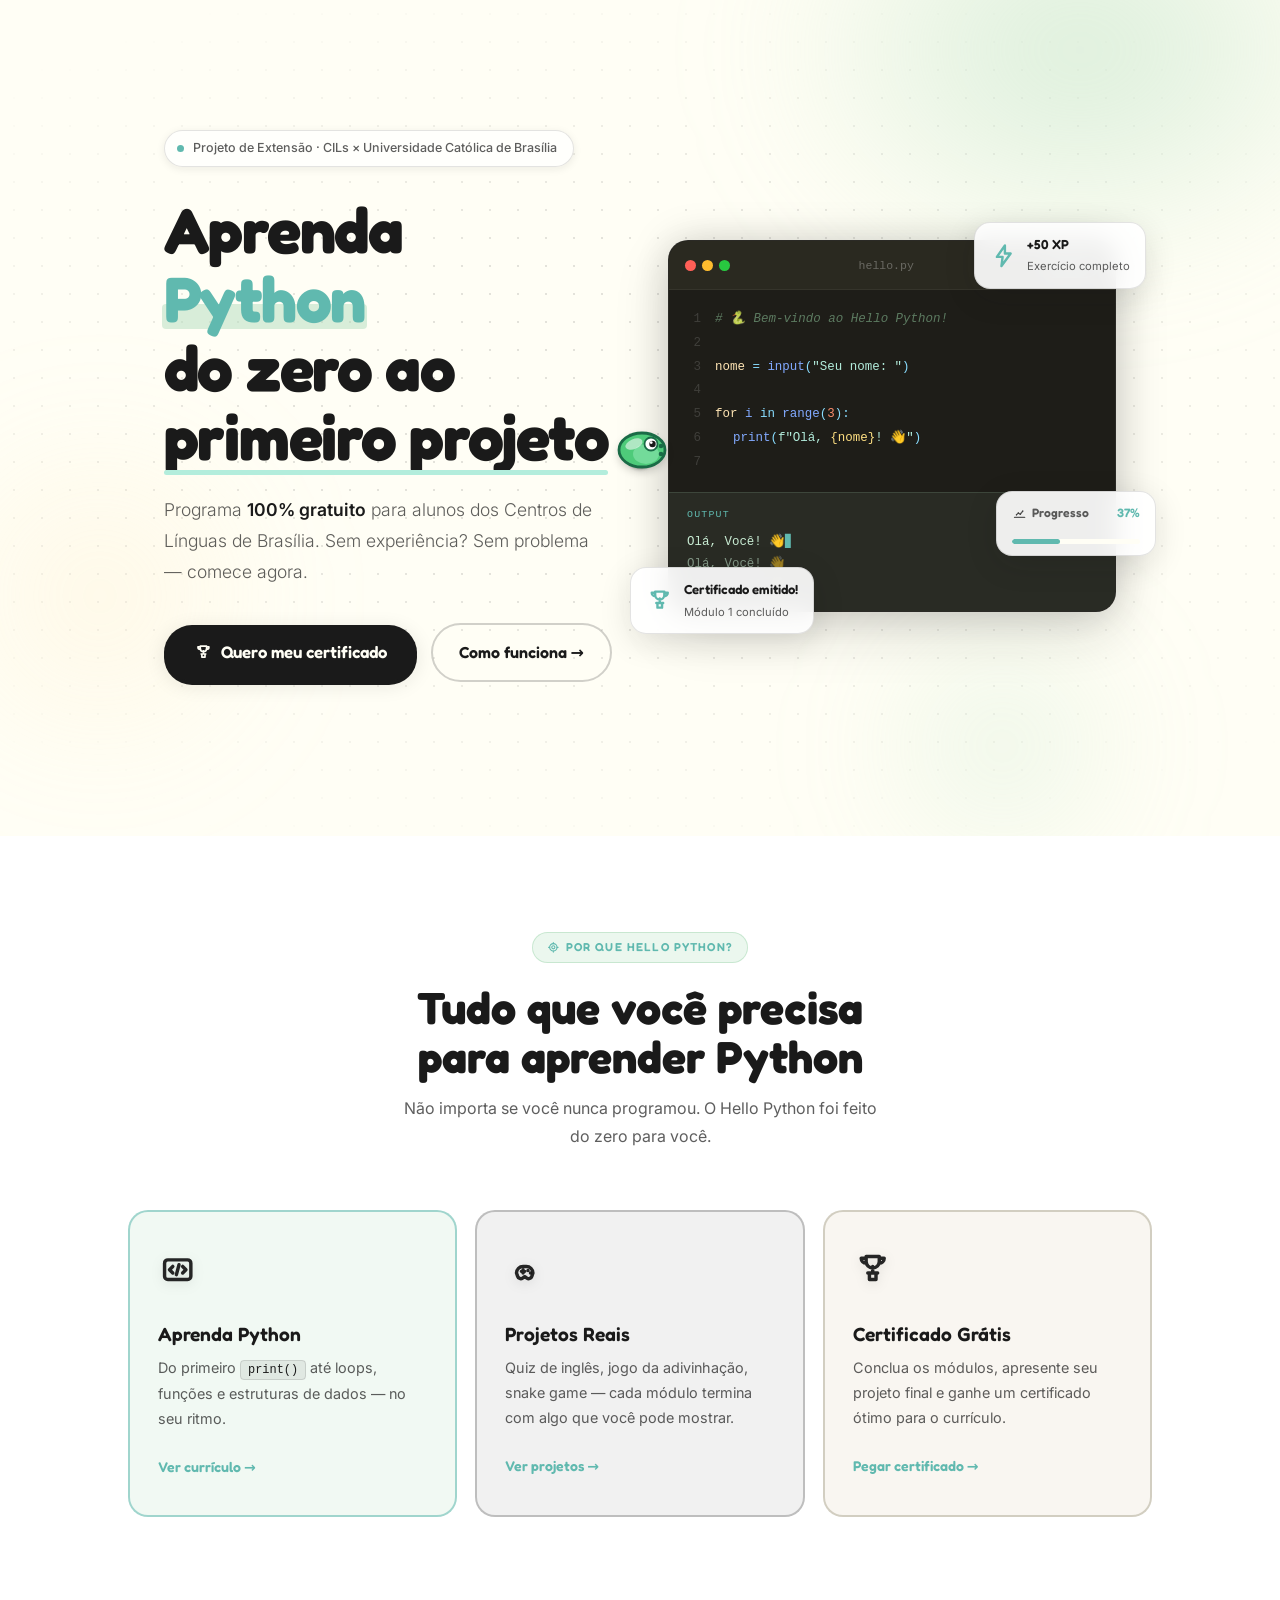
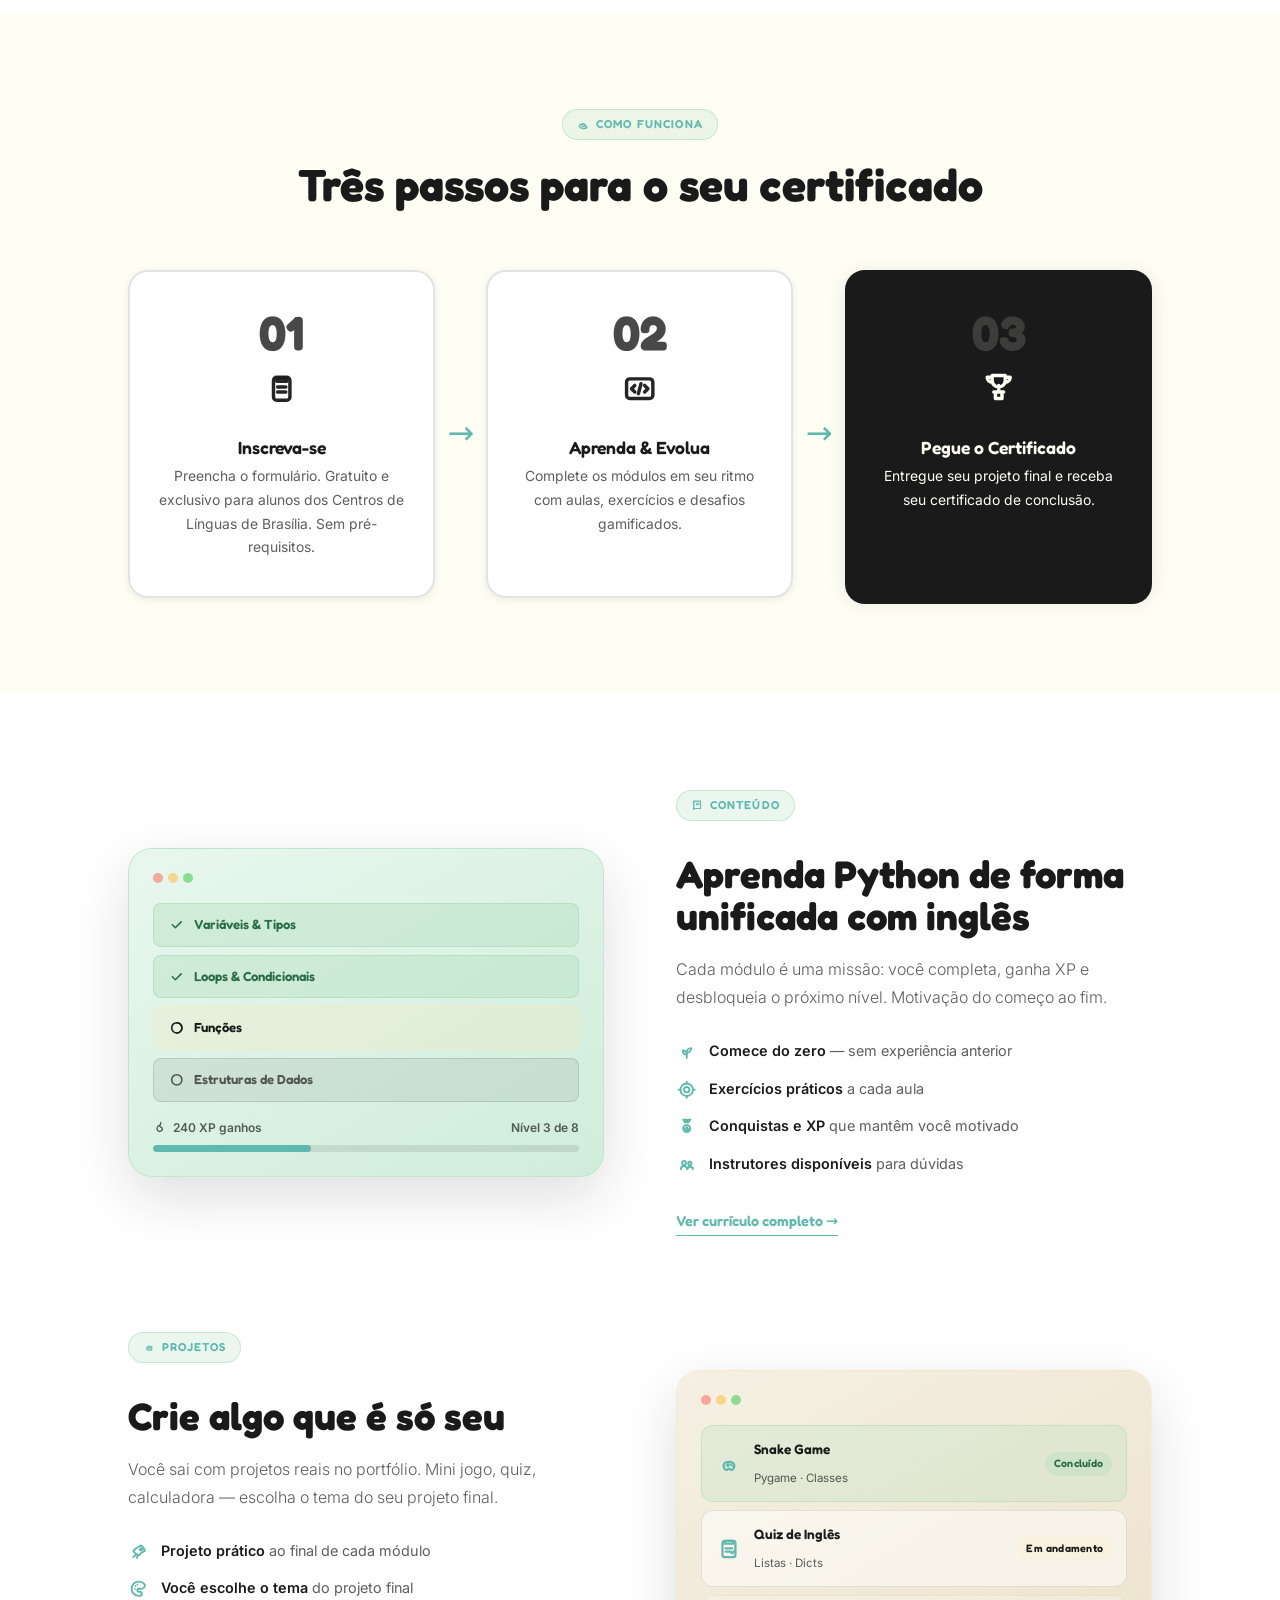
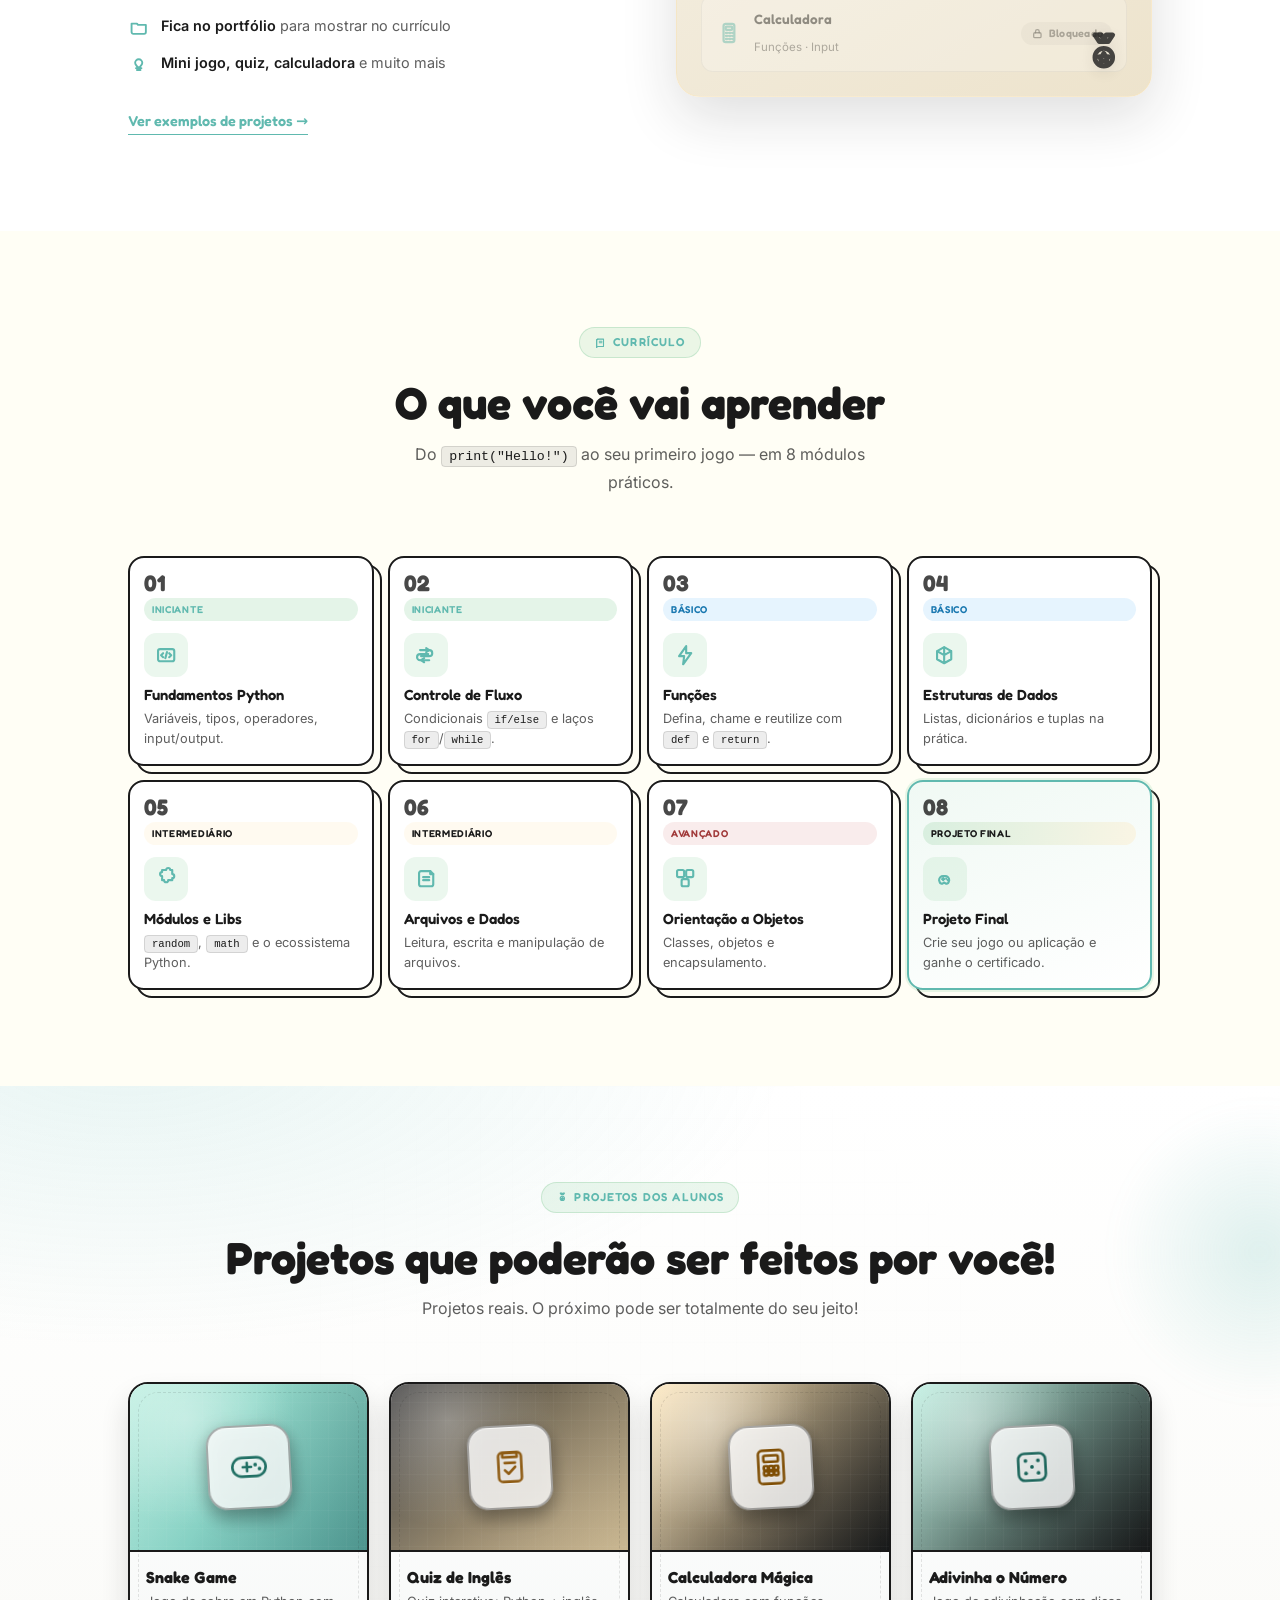
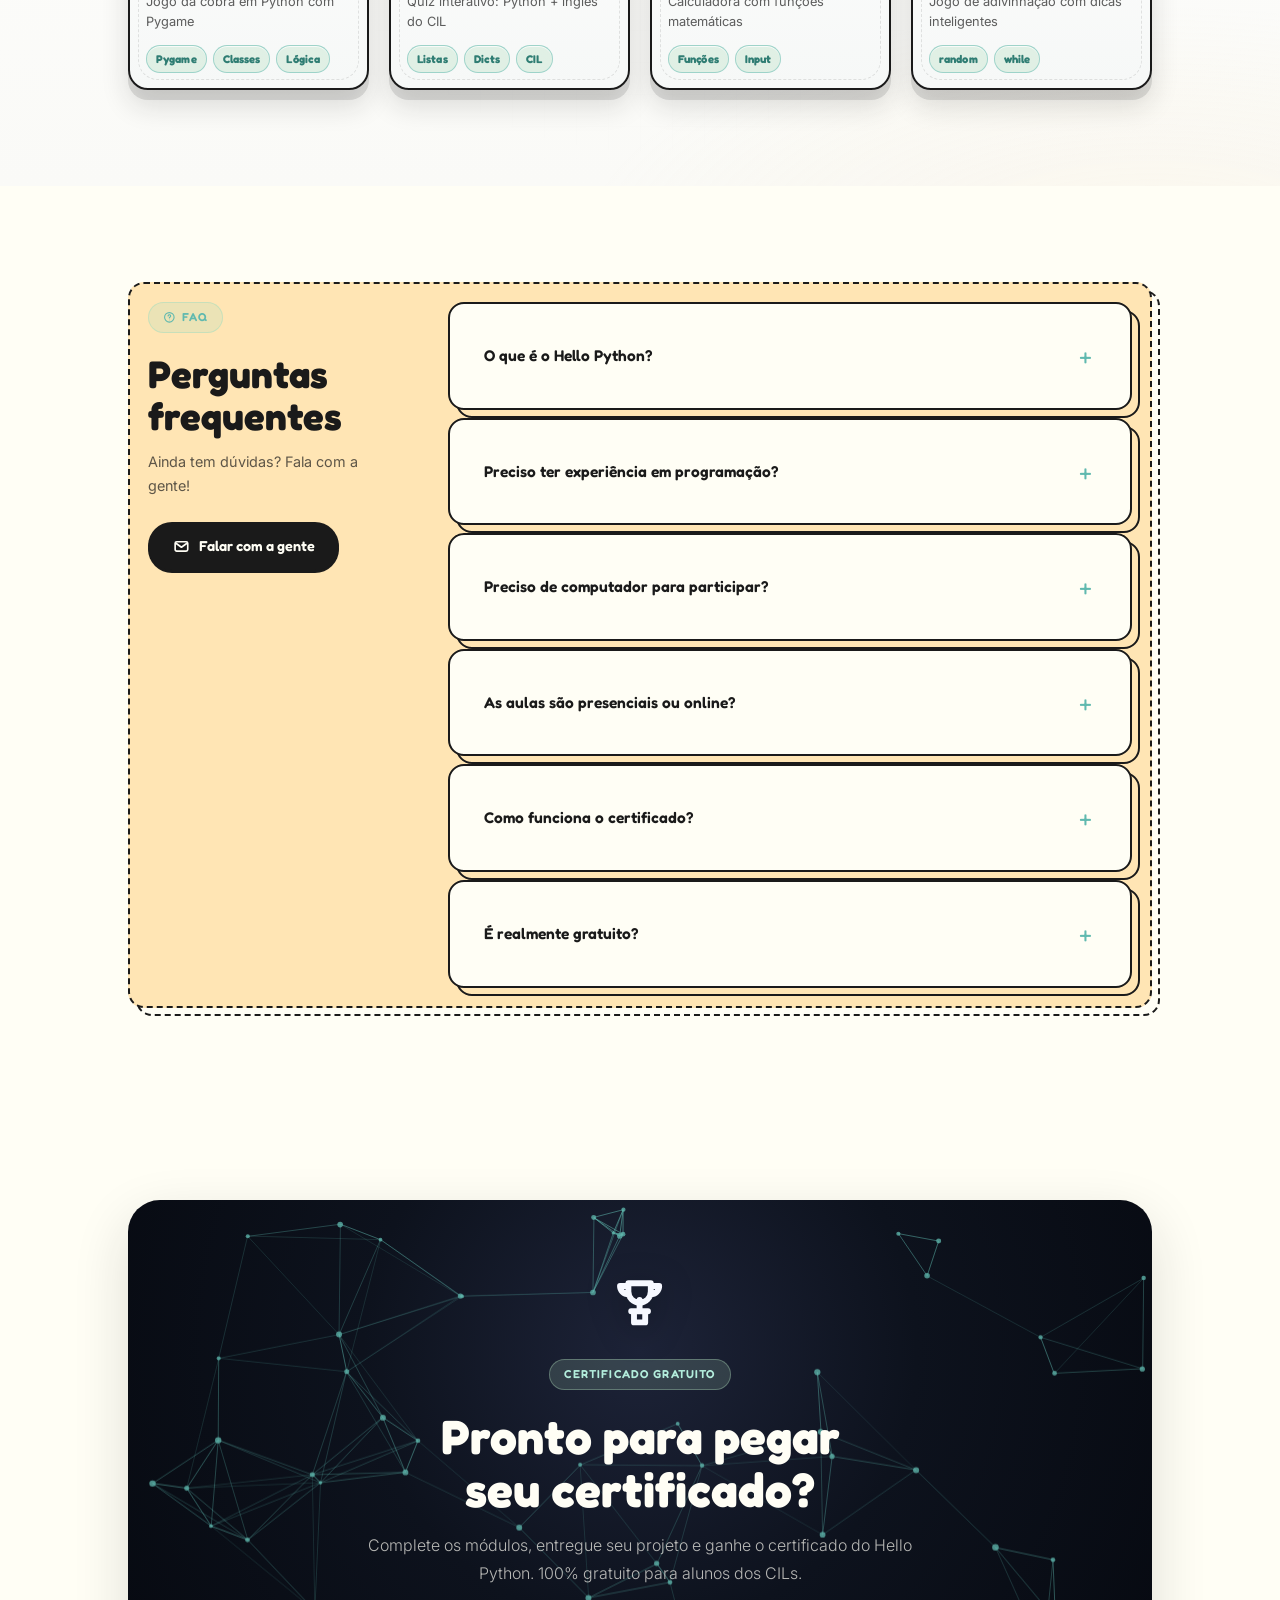
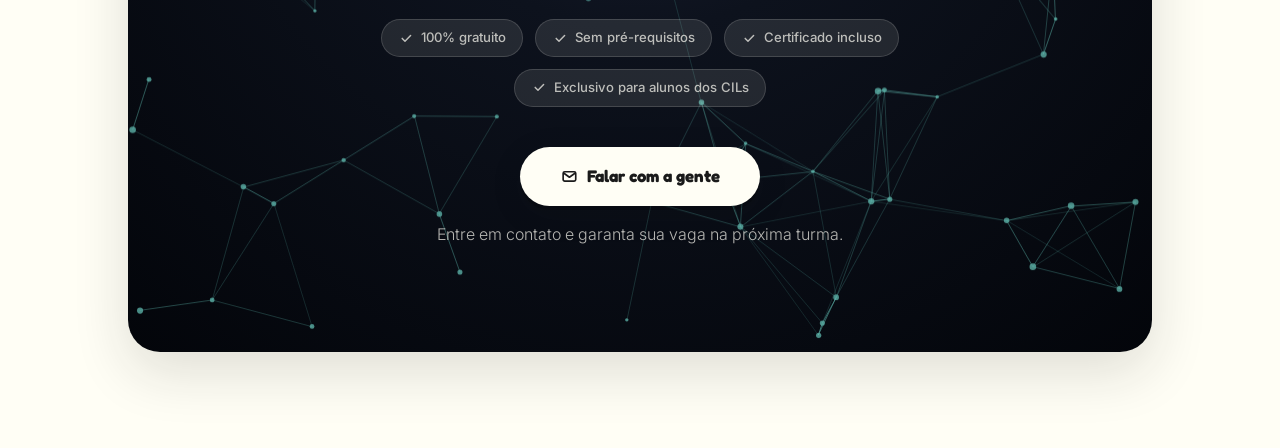
==== index.html @ f3fceee7 "fix: fix identifications from "cilt" to "centros de linguas"." ====
<!doctype html>
<html lang="pt-BR">
  <head>
    <meta charset="UTF-8" />
    <meta name="viewport" content="width=device-width, initial-scale=1.0" />
    <title>Hello, Python!</title>
    <meta
      name="description"
      content="Projeto de extensão gratuito que ensina Python para alunos dos Centros de Línguas de Brasília."
    />
    <link rel="icon" type="image/png" href="/img/logo_teal.png" />
    <link rel="preconnect" href="https://fonts.googleapis.com" />
    <link rel="preconnect" href="https://fonts.gstatic.com" crossorigin />
    <link
      href="https://fonts.googleapis.com/css2?family=Fredoka:wght@400;500;600;700&family=Inter:wght@300;400;500;600&display=swap"
      rel="stylesheet"
    />
    <link rel="stylesheet" href="style.css" />
  </head>
  <body>
    <svg
      class="icon-sprite"
      aria-hidden="true"
      focusable="false"
      xmlns="http://www.w3.org/2000/svg"
    >
      <symbol id="icon-trophy" viewBox="0 0 24 24">
        <path
          d="M8 4h8v3a4 4 0 0 1-8 0V4Zm1 10h6m-3-4v4M7 5H5a3 3 0 0 0 3 3m9-3h2a3 3 0 0 1-3 3m-6 6h4v4h-4z"
        />
      </symbol>
      <symbol id="icon-gamepad" viewBox="0 0 24 24">
        <path
          d="M7 14a4 4 0 0 1 4-4h2a4 4 0 0 1 4 4l-.7 2.1a2 2 0 0 1-3 1l-1.2-.8h-.2l-1.2.8a2 2 0 0 1-3-1L7 14Z"
        />
        <path d="M10 13h2m-1-1v2m4.5 0h.01M14 12.5h.01" />
      </symbol>
      <symbol id="icon-chart" viewBox="0 0 24 24">
        <path d="M4 18h16M7 14l3-3 3 2 4-5" />
        <circle cx="7" cy="14" r="1" fill="currentColor" stroke="none" />
        <circle cx="10" cy="11" r="1" fill="currentColor" stroke="none" />
        <circle cx="13" cy="13" r="1" fill="currentColor" stroke="none" />
        <circle cx="17" cy="8" r="1" fill="currentColor" stroke="none" />
      </symbol>
      <symbol id="icon-target" viewBox="0 0 24 24">
        <circle cx="12" cy="12" r="7" />
        <circle cx="12" cy="12" r="3" />
        <path d="M12 3v2M12 19v2M3 12h2M19 12h2" />
      </symbol>
      <symbol id="icon-gear" viewBox="0 0 24 24">
        <circle cx="12" cy="12" r="3" />
        <path
          d="m19.4 15-1.2.7.1 1.4-1.8 1-1-1-1.3.5-.4 1.3h-2l-.4-1.3-1.3-.5-1 1-1.8-1 .1-1.4L4.6 15l-.6-1.8 1.2-.7-.1-1.4 1.8-1 1 1 1.3-.5.4-1.3h2l.4 1.3 1.3.5 1-1 1.8 1-.1 1.4 1.2.7-.6 1.8Z"
        />
      </symbol>
      <symbol id="icon-note" viewBox="0 0 24 24">
        <rect x="7" y="5" width="10" height="14" rx="2" />
        <path d="M10 5.5h4a1 1 0 0 1 1 1v1H9v-1a1 1 0 0 1 1-1Z" />
        <path d="M9.5 11h5M9.5 14h5" />
      </symbol>
      <symbol id="icon-code" viewBox="0 0 24 24">
        <rect x="4" y="6" width="16" height="12" rx="2" />
        <path d="m9 10-2 2 2 2m6-4 2 2-2 2m-2.2-5-1.6 6" />
      </symbol>
      <symbol id="icon-fire" viewBox="0 0 24 24">
        <path
          d="M12 4c1 3-2 3-1 6 .6 1.8 2.8 1.4 3.4 3 .6 1.7-.5 3.8-2.4 4.5-2 .8-4.4-.2-5.3-2.2C5.5 12.9 7 9.5 9.7 8.2c.5 1.4 1.4 2 2.3 2.4"
        />
      </symbol>
      <symbol id="icon-book" viewBox="0 0 24 24">
        <path
          d="M5 6.5A2.5 2.5 0 0 1 7.5 4H18v14H7.5A2.5 2.5 0 0 0 5 20V6.5Z"
        />
        <path d="M7.5 4A2.5 2.5 0 0 0 5 6.5V20m5-12h5m-5 3h5" />
      </symbol>
      <symbol id="icon-seedling" viewBox="0 0 24 24">
        <path d="M12 19v-6" />
        <path d="M12 13c0-3 2-5 5-5 0 3-2 5-5 5Z" />
        <path d="M12 15c0-2.6-1.8-4.5-4.5-4.5 0 2.7 1.9 4.5 4.5 4.5Z" />
      </symbol>
      <symbol id="icon-medal" viewBox="0 0 24 24">
        <path d="M8 4h3l1 3h-2L8 4Zm8 0h-3l-1 3h2l2-3Z" />
        <circle cx="12" cy="14" r="4" />
        <path
          d="m12 12.2.8 1.4 1.6.2-1.2 1 .3 1.6-1.5-.8-1.5.8.3-1.6-1.2-1 1.6-.2.8-1.4Z"
        />
      </symbol>
      <symbol id="icon-users" viewBox="0 0 24 24">
        <circle cx="9" cy="10" r="2.2" />
        <circle cx="15.5" cy="10.5" r="1.8" />
        <path
          d="M5.5 17a3.5 3.5 0 0 1 7 0m.3 0c.2-1.5 1.5-2.7 3.1-2.7 1.7 0 3 1.2 3.1 2.7"
        />
      </symbol>
      <symbol id="icon-quiz" viewBox="0 0 24 24">
        <rect x="6" y="4.5" width="12" height="15" rx="2" />
        <path
          d="M9 4.5h6a1 1 0 0 1 1 1V7H8V5.5a1 1 0 0 1 1-1Zm0 7h6m-6 3h3m1.5 0L15 16l2-2"
        />
      </symbol>
      <symbol id="icon-calc" viewBox="0 0 24 24">
        <rect x="7" y="3.5" width="10" height="17" rx="2" />
        <rect x="9" y="6.2" width="6" height="3" rx="0.8" />
        <path
          d="M9.2 12h1.2m1.8 0h1.2m1.8 0h.8M9.2 14.8h1.2m1.8 0h1.2m1.8 0h.8M9.2 17.6h1.2m1.8 0h1.2m1.8 0h.8"
        />
      </symbol>
      <symbol id="icon-lock" viewBox="0 0 24 24">
        <rect x="6" y="11" width="12" height="8" rx="2" />
        <path d="M9 11V9a3 3 0 0 1 6 0v2" />
      </symbol>
      <symbol id="icon-rocket" viewBox="0 0 24 24">
        <path
          d="M14 5c2.7 1.1 4 3.4 5 6-2.8 1.2-5.1 2.7-7 5-2.6-1-4.9-2.3-6-5 1.9-2.3 4.2-3.8 8-6Z"
        />
        <circle cx="14.5" cy="9.5" r="1.3" />
        <path d="M9 15l-3 3m5-2-1 3" />
      </symbol>
      <symbol id="icon-palette" viewBox="0 0 24 24">
        <path
          d="M12 4a8 8 0 1 0 0 16h1.2a2.3 2.3 0 0 0 0-4.6h-1.1a1.7 1.7 0 0 1 0-3.4h2.7A4.2 4.2 0 0 0 19 7.8 8 8 0 0 0 12 4Z"
        />
        <circle cx="8.2" cy="9.2" r="1" fill="currentColor" stroke="none" />
        <circle cx="10.5" cy="7.5" r="1" fill="currentColor" stroke="none" />
        <circle cx="7.8" cy="12.2" r="1" fill="currentColor" stroke="none" />
      </symbol>
      <symbol id="icon-folder" viewBox="0 0 24 24">
        <path d="M4 8.5h6l1.2 1.5H20v8a2 2 0 0 1-2 2H6a2 2 0 0 1-2-2v-9.5Z" />
      </symbol>
      <symbol id="icon-bulb" viewBox="0 0 24 24">
        <path
          d="M9 17h6m-5 2h4m-6-8a4 4 0 1 1 8 0c0 1.3-.6 2.2-1.4 3-.8.7-1.1 1.2-1.1 2h-3c0-.8-.4-1.3-1.1-2-.8-.8-1.4-1.7-1.4-3Z"
        />
      </symbol>
      <symbol id="icon-loop" viewBox="0 0 24 24">
        <path d="M7 7h9a3 3 0 0 1 0 6H8m8 4H7a3 3 0 1 1 0-6h8" />
        <path d="m13 5 3 2-3 2m-2 6-3 2 3 2" />
      </symbol>
      <symbol id="icon-bolt" viewBox="0 0 24 24">
        <path d="M13 3 6 13h5l-1 8 8-11h-5l0-7Z" />
      </symbol>
      <symbol id="icon-box" viewBox="0 0 24 24">
        <path d="m12 4 7 4v8l-7 4-7-4V8l7-4Zm0 0v16m7-12-7 4-7-4" />
      </symbol>
      <symbol id="icon-puzzle" viewBox="0 0 24 24">
        <path
          d="M8 4h4a2 2 0 1 1 4 0h2v4a2 2 0 1 1 0 4v2h-4a2 2 0 1 1-4 0H8v-4a2 2 0 1 1 0-4V4Z"
        />
      </symbol>
      <symbol id="icon-files" viewBox="0 0 24 24">
        <path
          d="M8 5h9l3 3v10a2 2 0 0 1-2 2H8a2 2 0 0 1-2-2V7a2 2 0 0 1 2-2Z"
        />
        <path d="M17 5v3h3M10 11h6M10 14h6" />
      </symbol>
      <symbol id="icon-blocks" viewBox="0 0 24 24">
        <rect x="4" y="4" width="7" height="7" rx="1.5" />
        <rect x="13" y="4" width="7" height="7" rx="1.5" />
        <rect x="8.5" y="13" width="7" height="7" rx="1.5" />
      </symbol>
      <symbol id="icon-question" viewBox="0 0 24 24">
        <circle cx="12" cy="12" r="9" />
        <path
          d="M9.7 9.5a2.4 2.4 0 1 1 4.6 1c-.3.8-1 .9-1.6 1.4-.4.3-.7.8-.7 1.4"
        />
        <circle cx="12" cy="16.9" r=".8" fill="currentColor" stroke="none" />
      </symbol>
      <symbol id="icon-mail" viewBox="0 0 24 24">
        <rect x="4" y="6" width="16" height="12" rx="2" />
        <path d="m5 8 7 5 7-5" />
      </symbol>
      <symbol id="icon-check" viewBox="0 0 24 24">
        <path d="m6 12 4 4 8-8" />
      </symbol>
      <symbol id="icon-progress" viewBox="0 0 24 24">
        <circle cx="12" cy="12" r="7" />
        <path d="M12 5a7 7 0 0 1 0 14" />
      </symbol>
      <symbol id="icon-circle" viewBox="0 0 24 24">
        <circle cx="12" cy="12" r="7" />
      </symbol>
    </svg>

    <section class="hero" id="hero">
      <!-- decorative blobs -->
      <div class="hero-blob hb-top" aria-hidden="true"></div>
      <div class="hero-blob hb-left" aria-hidden="true"></div>
      <div class="hero-blob hb-right" aria-hidden="true"></div>
      <!-- dot grid -->
      <div class="dot-grid" aria-hidden="true"></div>

      <div class="hero-c">
        <div class="hero-left">
          <div class="hero-tag">
            <span class="tag-dot"></span>
            Projeto de Extensão · CILs × Universidade Católica de Brasília
          </div>

          <h1>
            Aprenda<br />
            <em>Python</em><br />
            do zero ao<br />
            <span class="h1-under">primeiro projeto</span>
          </h1>

          <p class="hero-desc">
            Programa <strong>100% gratuito</strong> para alunos dos Centros de Línguas de Brasília.
            Sem experiência? Sem problema — comece agora.
          </p>

          <div class="hero-btns">
            <a href="#certificado" class="btn-primary">
              <svg class="ui-svg" aria-hidden="true">
                <use href="#icon-trophy"></use>
              </svg>
              Quero meu certificado
            </a>
            <a href="#como-funciona" class="btn-outline"> Como funciona → </a>
          </div>

          <!-- <div class="hero-stats">
            <div class="hs-avatars">
              <div
                class="hsa"
                style="background: linear-gradient(135deg, #B3EDDC, #60B9AF)"
              >
                A
              </div>
              <div
                class="hsa"
                style="background: linear-gradient(135deg, #FFE5B4, #1A1A1A)"
              >
                B
              </div>
              <div
                class="hsa"
                style="background: linear-gradient(135deg, #1A1A1A, #60B9AF)"
              >
                C
              </div>
              <div class="hsa hsa-more">+117</div>
            </div>
            <div class="hs-text">
              <strong>120 alunos</strong> já aprenderam Python
              <div class="hs-stars">★★★★★ <span>98% satisfação</span></div>
            </div>
          </div> -->
        </div>

        <div class="hero-right" aria-hidden="true">
          <!-- Terminal card -->
          <div class="terminal">
            <div class="term-bar">
              <div class="term-dots">
                <span class="td-r"></span><span class="td-y"></span
                ><span class="td-g"></span>
              </div>
              <span class="term-file">hello.py</span>
              <span class="term-run">▶ Run</span>
            </div>
            <div class="term-body">
              <div class="ln">1<br />2<br />3<br />4<br />5<br />6<br />7</div>
              <div class="code">
                <div class="cl-comment"># 🐍 Bem-vindo ao Hello Python!</div>
                <div class="cl-blank"></div>
                <div>
                  <span class="ck">nome</span> <span class="cop">=</span>
                  <span class="cf">input</span><span class="cb">(</span
                  ><span class="cs">"Seu nome: "</span><span class="cb">)</span>
                </div>
                <div class="cl-blank"></div>
                <div>
                  <span class="ck">for</span> <span class="cf"> i </span>
                  <span class="cop">in</span> <span class="cf">range</span
                  ><span class="cb">(</span><span class="cn">3</span
                  ><span class="cb">)</span><span class="cop">:</span>
                </div>
                <div class="cl-indent">
                  <span class="cf">print</span><span class="cb">(</span
                  ><span class="cs"
                    >f"Olá, <span class="ci">{nome}</span>! 👋"</span
                  ><span class="cb">)</span>
                </div>
                <div class="cl-blank"></div>
              </div>
            </div>
            <div class="term-out">
              <span class="out-lbl">OUTPUT</span>
              <div class="out-lines">
                <div class="out-line">
                  Olá, Você! 👋<span class="cursor">▋</span>
                </div>
                <div class="out-line" style="opacity: 0.55">Olá, Você! 👋</div>
                <div class="out-line" style="opacity: 0.25">Olá, Você! 👋</div>
              </div>
            </div>
          </div>

          <!-- Floating cards -->
          <div class="float-card fc-1">
            <span class="fc-ico" aria-hidden="true">
              <svg class="ui-svg"><use href="#icon-trophy"></use></svg>
            </span>
            <div>
              <strong>Certificado emitido!</strong
              ><small>Módulo 1 concluído</small>
            </div>
          </div>
          <div class="float-card fc-2">
            <span class="fc-ico" aria-hidden="true">
              <svg class="ui-svg"><use href="#icon-bolt"></use></svg>
            </span>
            <div><strong>+50 XP</strong><small>Exercício completo</small></div>
          </div>
          <div class="float-card fc-3">
            <div class="fc-prog-label">
              <span>
                <svg class="ui-svg" aria-hidden="true">
                  <use href="#icon-chart"></use>
                </svg>
                Progresso
              </span>
              <span class="fc-pct">37%</span>
            </div>
            <div class="fc-track">
              <div class="fc-fill" style="width: 37%"></div>
            </div>
          </div>
        </div>
      </div>
    </section>

    <section class="section why-sec" id="missao">
      <div class="c">
        <header class="sec-hd reveal">
          <div class="eyebrow">
            <svg class="ui-svg" aria-hidden="true">
              <use href="#icon-target"></use>
            </svg>
            Por que Hello Python?
          </div>
          <h2>Tudo que você precisa<br />para aprender Python</h2>
          <p>
            Não importa se você nunca programou. O Hello Python foi feito do
            zero para você.
          </p>
        </header>
        <div class="why-grid">
          <div class="why-card reveal wc-green">
            <div class="wc-icon" aria-hidden="true">
              <svg class="ui-svg"><use href="#icon-code"></use></svg>
            </div>
            <h3>Aprenda Python</h3>
            <p>
              Do primeiro <code>print()</code> até loops, funções e estruturas
              de dados — no seu ritmo.
            </p>
            <a href="#conteudo" class="wc-link">Ver currículo →</a>
          </div>
          <div class="why-card reveal wc-brown">
            <div class="wc-icon" aria-hidden="true">
              <svg class="ui-svg"><use href="#icon-gamepad"></use></svg>
            </div>
            <h3>Projetos Reais</h3>
            <p>
              Quiz de inglês, jogo da adivinhação, snake game — cada módulo
              termina com algo que você pode mostrar.
            </p>
            <a href="#projetos" class="wc-link">Ver projetos →</a>
          </div>
          <div class="why-card reveal wc-cream">
            <div class="wc-icon" aria-hidden="true">
              <svg class="ui-svg"><use href="#icon-trophy"></use></svg>
            </div>
            <h3>Certificado Grátis</h3>
            <p>
              Conclua os módulos, apresente seu projeto final e ganhe um
              certificado ótimo para o currículo.
            </p>
            <a href="#certificado" class="wc-link">Pegar certificado →</a>
          </div>
        </div>
      </div>
    </section>

    <section class="section steps-sec" id="como-funciona">
      <div class="c">
        <header class="sec-hd reveal">
          <div class="eyebrow">
            <svg class="ui-svg" aria-hidden="true">
              <use href="#icon-gear"></use>
            </svg>
            Como funciona
          </div>
          <h2>Três passos para o seu certificado</h2>
        </header>
        <div class="steps">
          <div class="step-wrapper reveal">
            <div class="step step-3d">
              <div class="step-num">01</div>
              <div class="step-ico" aria-hidden="true">
                <svg class="ui-svg"><use href="#icon-note"></use></svg>
              </div>
              <h3>Inscreva-se</h3>
              <p>
                Preencha o formulário. Gratuito e exclusivo para alunos dos Centros de Línguas de Brasília.
                Sem pré-requisitos.
              </p>
            </div>
          </div>
          <div class="step-arrow reveal" aria-hidden="true">→</div>
          <div class="step-wrapper reveal">
            <div class="step step-3d">
              <div class="step-num">02</div>
              <div class="step-ico" aria-hidden="true">
                <svg class="ui-svg"><use href="#icon-code"></use></svg>
              </div>
              <h3>Aprenda & Evolua</h3>
              <p>
                Complete os módulos em seu ritmo com aulas, exercícios e
                desafios gamificados.
              </p>
            </div>
          </div>
          <div class="step-arrow reveal" aria-hidden="true">→</div>
          <div class="step-wrapper reveal">
            <div class="step step-accent step-3d">
              <div class="step-num">03</div>
              <div class="step-ico" aria-hidden="true">
                <svg class="ui-svg"><use href="#icon-trophy"></use></svg>
              </div>
              <h3>Pegue o Certificado</h3>
              <p>
                Entregue seu projeto final e receba seu certificado de
                conclusão.
              </p>
            </div>
          </div>
        </div>
      </div>
    </section>

    <!-- <section class="section steps-sec" id="como-funciona">
      <div class="c">
        <header class="sec-hd reveal">
          <div class="eyebrow">
            <svg class="ui-svg" aria-hidden="true">
              <use href="#icon-gear"></use>
            </svg>
            Como funciona
          </div>
          <h2>Três passos para o seu certificado</h2>
        </header>
        <div class="steps">
          <div class="step reveal">
            <div class="step-num">01</div>
            <div class="step-ico" aria-hidden="true">
              <svg class="ui-svg"><use href="#icon-note"></use></svg>
            </div>
            <h3>Inscreva-se</h3>
            <p>
              Preencha o formulário. Gratuito e exclusivo para alunos dos CILs.
              Sem pré-requisitos.
            </p>
          </div>
          <div class="step-arrow reveal" aria-hidden="true">→</div>
          <div class="step reveal">
            <div class="step-num">02</div>
            <div class="step-ico" aria-hidden="true">
              <svg class="ui-svg"><use href="#icon-code"></use></svg>
            </div>
            <h3>Aprenda & Evolua</h3>
            <p>
              Complete os módulos em seu ritmo com aulas, exercícios e desafios
              gamificados.
            </p>
          </div>
          <div class="step-arrow reveal" aria-hidden="true">→</div>
          <div class="step step-accent reveal">
            <div class="step-num">03</div>
            <div class="step-ico" aria-hidden="true">
              <svg class="ui-svg"><use href="#icon-trophy"></use></svg>
            </div>
            <h3>Pegue o Certificado</h3>
            <p>
              Entregue seu projeto final e receba seu certificado de conclusão.
            </p>
          </div>
        </div>
      </div>
    </section> -->

    <section class="section alt-sec" id="sobre">
      <div class="c">
        <div class="alt-row reveal">
          <div class="alt-visual">
            <div class="av-card av-green">
              <div class="av-wbar"><span></span><span></span><span></span></div>
              <div class="av-badges">
                <div class="avb avb-g">
                  <svg class="ui-svg avb-ico" aria-hidden="true">
                    <use href="#icon-check"></use>
                  </svg>
                  Variáveis &amp; Tipos
                </div>
                <div class="avb avb-g">
                  <svg class="ui-svg avb-ico" aria-hidden="true">
                    <use href="#icon-check"></use>
                  </svg>
                  Loops &amp; Condicionais
                </div>
                <div class="avb avb-y">
                  <svg class="ui-svg avb-ico" aria-hidden="true">
                    <use href="#icon-progress"></use>
                  </svg>
                  Funções
                </div>
                <div class="avb avb-m">
                  <svg class="ui-svg avb-ico" aria-hidden="true">
                    <use href="#icon-circle"></use>
                  </svg>
                  Estruturas de Dados
                </div>
              </div>
              <div class="av-xp">
                <div class="avx-top">
                  <span>
                    <svg class="ui-svg" aria-hidden="true">
                      <use href="#icon-fire"></use>
                    </svg>
                    240 XP ganhos
                  </span>
                  <span>Nível 3 de 8</span>
                </div>
                <div class="avx-track">
                  <div class="avx-fill" style="width: 37%"></div>
                </div>
              </div>
            </div>
          </div>
          <div class="alt-text">
            <div class="eyebrow">
              <svg class="ui-svg" aria-hidden="true">
                <use href="#icon-book"></use>
              </svg>
              Conteúdo
            </div>
            <h2>Aprenda Python de forma unificada com inglês</h2>
            <p>
              Cada módulo é uma missão: você completa, ganha XP e desbloqueia o
              próximo nível. Motivação do começo ao fim.
            </p>
            <ul class="check-list">
              <li>
                <span class="check-ico" aria-hidden="true">
                  <svg class="ui-svg"><use href="#icon-seedling"></use></svg>
                </span>
                <div>
                  <strong>Comece do zero</strong> — sem experiência anterior
                </div>
              </li>
              <li>
                <span class="check-ico" aria-hidden="true">
                  <svg class="ui-svg"><use href="#icon-target"></use></svg>
                </span>
                <div><strong>Exercícios práticos</strong> a cada aula</div>
              </li>
              <li>
                <span class="check-ico" aria-hidden="true">
                  <svg class="ui-svg"><use href="#icon-medal"></use></svg>
                </span>
                <div>
                  <strong>Conquistas e XP</strong> que mantêm você motivado
                </div>
              </li>
              <li>
                <span class="check-ico" aria-hidden="true">
                  <svg class="ui-svg"><use href="#icon-users"></use></svg>
                </span>
                <div><strong>Instrutores disponíveis</strong> para dúvidas</div>
              </li>
            </ul>
            <a href="#conteudo" class="btn-text">Ver currículo completo →</a>
          </div>
        </div>

        <div class="alt-row alt-rev reveal">
          <div class="alt-visual">
            <div class="av-card av-brown">
              <div class="av-wbar"><span></span><span></span><span></span></div>
              <div class="proj-list">
                <div class="pl-item pl-done">
                  <span class="pl-ico" aria-hidden="true">
                    <svg class="ui-svg"><use href="#icon-gamepad"></use></svg>
                  </span>
                  <div class="pl-info">
                    <strong>Snake Game</strong><span>Pygame · Classes</span>
                  </div>
                  <span class="pl-tag pl-t-done">Concluído</span>
                </div>
                <div class="pl-item pl-wip">
                  <span class="pl-ico" aria-hidden="true">
                    <svg class="ui-svg"><use href="#icon-quiz"></use></svg>
                  </span>
                  <div class="pl-info">
                    <strong>Quiz de Inglês</strong><span>Listas · Dicts</span>
                  </div>
                  <span class="pl-tag pl-t-wip">Em andamento</span>
                </div>
                <div class="pl-item pl-lock">
                  <span class="pl-ico" aria-hidden="true">
                    <svg class="ui-svg"><use href="#icon-calc"></use></svg>
                  </span>
                  <div class="pl-info">
                    <strong>Calculadora</strong><span>Funções · Input</span>
                  </div>
                  <span class="pl-tag pl-t-lock">
                    <svg class="ui-svg" aria-hidden="true">
                      <use href="#icon-lock"></use>
                    </svg>
                    Bloqueado
                  </span>
                </div>
              </div>
              <div class="av-big" aria-hidden="true">
                <svg class="ui-svg"><use href="#icon-medal"></use></svg>
              </div>
            </div>
          </div>
          <div class="alt-text">
            <div class="eyebrow">
              <svg class="ui-svg" aria-hidden="true">
                <use href="#icon-gamepad"></use>
              </svg>
              Projetos
            </div>
            <h2>Crie algo que é só seu</h2>
            <p>
              Você sai com projetos reais no portfólio. Mini jogo, quiz,
              calculadora — escolha o tema do seu projeto final.
            </p>
            <ul class="check-list">
              <li>
                <span class="check-ico" aria-hidden="true">
                  <svg class="ui-svg"><use href="#icon-rocket"></use></svg>
                </span>
                <div>
                  <strong>Projeto prático</strong> ao final de cada módulo
                </div>
              </li>
              <li>
                <span class="check-ico" aria-hidden="true">
                  <svg class="ui-svg"><use href="#icon-palette"></use></svg>
                </span>
                <div><strong>Você escolhe o tema</strong> do projeto final</div>
              </li>
              <li>
                <span class="check-ico" aria-hidden="true">
                  <svg class="ui-svg"><use href="#icon-folder"></use></svg>
                </span>
                <div>
                  <strong>Fica no portfólio</strong> para mostrar no currículo
                </div>
              </li>
              <li>
                <span class="check-ico" aria-hidden="true">
                  <svg class="ui-svg"><use href="#icon-bulb"></use></svg>
                </span>
                <div>
                  <strong>Mini jogo, quiz, calculadora</strong> e muito mais
                </div>
              </li>
            </ul>
            <a href="#projetos" class="btn-text">Ver exemplos de projetos →</a>
          </div>
        </div>
      </div>
    </section>

    <section class="section cur-sec" id="conteudo">
      <div class="c">
        <header class="sec-hd reveal">
          <div class="eyebrow">
            <svg class="ui-svg" aria-hidden="true">
              <use href="#icon-book"></use>
            </svg>
            Currículo
          </div>
          <h2>O que você vai aprender</h2>
          <p>
            Do <code>print("Hello!")</code> ao seu primeiro jogo — em 8 módulos
            práticos.
          </p>
        </header>
        <div class="cur-grid">
          <div
            class="cartoon-container-dashed cartoon-container-dashed--card-solid reveal"
          >
            <div class="cartoon-container-dashed-outer"></div>
            <div class="cartoon-container-dashed-inner cur-card">
              <span class="cur-n">01</span>
              <span class="cur-lvl lvl-i">Iniciante</span>
              <div class="cur-ico" aria-hidden="true">
                <svg class="ui-svg"><use href="#icon-code"></use></svg>
              </div>
              <h3>Fundamentos Python</h3>
              <p>Variáveis, tipos, operadores, input/output.</p>
            </div>
          </div>
          <div
            class="cartoon-container-dashed cartoon-container-dashed--card-solid reveal"
          >
            <div class="cartoon-container-dashed-outer"></div>
            <div class="cartoon-container-dashed-inner cur-card">
              <span class="cur-n">02</span>
              <span class="cur-lvl lvl-i">Iniciante</span>
              <div class="cur-ico" aria-hidden="true">
                <svg class="ui-svg"><use href="#icon-loop"></use></svg>
              </div>
              <h3>Controle de Fluxo</h3>
              <p>
                Condicionais <code>if/else</code> e laços
                <code>for</code>/<code>while</code>.
              </p>
            </div>
          </div>
          <div
            class="cartoon-container-dashed cartoon-container-dashed--card-solid reveal"
          >
            <div class="cartoon-container-dashed-outer"></div>
            <div class="cartoon-container-dashed-inner cur-card">
              <span class="cur-n">03</span>
              <span class="cur-lvl lvl-b">Básico</span>
              <div class="cur-ico" aria-hidden="true">
                <svg class="ui-svg"><use href="#icon-bolt"></use></svg>
              </div>
              <h3>Funções</h3>
              <p>
                Defina, chame e reutilize com <code>def</code> e
                <code>return</code>.
              </p>
            </div>
          </div>
          <div
            class="cartoon-container-dashed cartoon-container-dashed--card-solid reveal"
          >
            <div class="cartoon-container-dashed-outer"></div>
            <div class="cartoon-container-dashed-inner cur-card">
              <span class="cur-n">04</span>
              <span class="cur-lvl lvl-b">Básico</span>
              <div class="cur-ico" aria-hidden="true">
                <svg class="ui-svg"><use href="#icon-box"></use></svg>
              </div>
              <h3>Estruturas de Dados</h3>
              <p>Listas, dicionários e tuplas na prática.</p>
            </div>
          </div>
          <div
            class="cartoon-container-dashed cartoon-container-dashed--card-solid reveal"
          >
            <div class="cartoon-container-dashed-outer"></div>
            <div class="cartoon-container-dashed-inner cur-card">
              <span class="cur-n">05</span>
              <span class="cur-lvl lvl-m">Intermediário</span>
              <div class="cur-ico" aria-hidden="true">
                <svg class="ui-svg"><use href="#icon-puzzle"></use></svg>
              </div>
              <h3>Módulos e Libs</h3>
              <p>
                <code>random</code>, <code>math</code> e o ecossistema Python.
              </p>
            </div>
          </div>
          <div
            class="cartoon-container-dashed cartoon-container-dashed--card-solid reveal"
          >
            <div class="cartoon-container-dashed-outer"></div>
            <div class="cartoon-container-dashed-inner cur-card">
              <span class="cur-n">06</span>
              <span class="cur-lvl lvl-m">Intermediário</span>
              <div class="cur-ico" aria-hidden="true">
                <svg class="ui-svg"><use href="#icon-files"></use></svg>
              </div>
              <h3>Arquivos e Dados</h3>
              <p>Leitura, escrita e manipulação de arquivos.</p>
            </div>
          </div>
          <div
            class="cartoon-container-dashed cartoon-container-dashed--card-solid reveal"
          >
            <div class="cartoon-container-dashed-outer"></div>
            <div class="cartoon-container-dashed-inner cur-card">
              <span class="cur-n">07</span>
              <span class="cur-lvl lvl-a">Avançado</span>
              <div class="cur-ico" aria-hidden="true">
                <svg class="ui-svg"><use href="#icon-blocks"></use></svg>
              </div>
              <h3>Orientação a Objetos</h3>
              <p>Classes, objetos e encapsulamento.</p>
            </div>
          </div>
          <div
            class="cartoon-container-dashed cartoon-container-dashed--card-solid reveal"
          >
            <div class="cartoon-container-dashed-outer"></div>
            <div class="cartoon-container-dashed-inner cur-card cur-final">
              <span class="cur-n">08</span>
              <span class="cur-lvl lvl-p">Projeto Final</span>
              <div class="cur-ico" aria-hidden="true">
                <svg class="ui-svg"><use href="#icon-gamepad"></use></svg>
              </div>
              <h3>Projeto Final</h3>
              <p>Crie seu jogo ou aplicação e ganhe o certificado.</p>
            </div>
          </div>
        </div>
      </div>
    </section>

    <section class="section proj-sec" id="projetos">
      <div class="c">
        <header class="sec-hd reveal">
          <div class="eyebrow">
            <svg class="ui-svg" aria-hidden="true">
              <use href="#icon-medal"></use>
            </svg>
            Projetos dos alunos
          </div>
          <h2>Projetos que poderão ser feitos por você!</h2>
          <p>Projetos reais. O próximo pode ser totalmente do seu jeito!</p>
        </header>
        <div class="proj-grid">
          <div class="proj-card reveal">
            <div class="pc-thumb" style="--g1: #b3eddc; --g2: #60b9af">
              <span class="pc-em" aria-hidden="true">
                <svg
                  class="pc-ico pc-ico-game"
                  viewBox="0 0 48 48"
                  fill="none"
                  xmlns="http://www.w3.org/2000/svg"
                >
                  <rect x="8" y="15" width="32" height="18" rx="9" />
                  <path d="M18 24h8M22 20v8" />
                  <circle class="pc-ico-dot" cx="30" cy="22" r="1.8" />
                  <circle class="pc-ico-dot" cx="34" cy="26" r="1.8" />
                </svg>
              </span>
              <div class="pc-over"><span>Snake Game</span></div>
            </div>
            <div class="pc-body">
              <h3>Snake Game</h3>
              <p>Jogo da cobra em Python com Pygame</p>
              <div class="pc-tags">
                <span>Pygame</span><span>Classes</span><span>Lógica</span>
              </div>
            </div>
          </div>
          <div class="proj-card reveal">
            <div class="pc-thumb" style="--g1: #1a1a1a; --g2: #ffe5b4">
              <span class="pc-em" aria-hidden="true">
                <svg
                  class="pc-ico pc-ico-quiz"
                  viewBox="0 0 48 48"
                  fill="none"
                  xmlns="http://www.w3.org/2000/svg"
                >
                  <rect x="13" y="10" width="22" height="28" rx="4" />
                  <path d="M19 10.5h10a2 2 0 0 1 2 2v2h-14v-2a2 2 0 0 1 2-2z" />
                  <path d="M19 27l3.5 3.5L29 24" />
                  <path d="M19 20h10" />
                </svg>
              </span>
              <div class="pc-over"><span>Quiz de Inglês</span></div>
            </div>
            <div class="pc-body">
              <h3>Quiz de Inglês</h3>
              <p>Quiz interativo: Python + inglês do CIL</p>
              <div class="pc-tags">
                <span>Listas</span><span>Dicts</span><span>CIL</span>
              </div>
            </div>
          </div>
          <div class="proj-card reveal">
            <div class="pc-thumb" style="--g1: #ffe5b4; --g2: #1a1a1a">
              <span class="pc-em" aria-hidden="true">
                <svg
                  class="pc-ico pc-ico-calc"
                  viewBox="0 0 48 48"
                  fill="none"
                  xmlns="http://www.w3.org/2000/svg"
                >
                  <rect x="12" y="8" width="24" height="32" rx="4" />
                  <rect x="17" y="13" width="14" height="6" rx="1.5" />
                  <rect x="17" y="23" width="4" height="4" rx="1" />
                  <rect x="22" y="23" width="4" height="4" rx="1" />
                  <rect x="27" y="23" width="4" height="4" rx="1" />
                  <rect x="17" y="28" width="4" height="4" rx="1" />
                  <rect x="22" y="28" width="4" height="4" rx="1" />
                  <rect x="27" y="28" width="4" height="4" rx="1" />
                </svg>
              </span>
              <div class="pc-over"><span>Calculadora</span></div>
            </div>
            <div class="pc-body">
              <h3>Calculadora Mágica</h3>
              <p>Calculadora com funções matemáticas</p>
              <div class="pc-tags"><span>Funções</span><span>Input</span></div>
            </div>
          </div>
          <div class="proj-card reveal">
            <div class="pc-thumb" style="--g1: #b3eddc; --g2: #1a1a1a">
              <span class="pc-em" aria-hidden="true">
                <svg
                  class="pc-ico pc-ico-dice"
                  viewBox="0 0 48 48"
                  fill="none"
                  xmlns="http://www.w3.org/2000/svg"
                >
                  <rect x="11" y="11" width="26" height="26" rx="6" />
                  <circle class="pc-ico-dot" cx="18" cy="18" r="1.8" />
                  <circle class="pc-ico-dot" cx="30" cy="18" r="1.8" />
                  <circle class="pc-ico-dot" cx="24" cy="24" r="1.8" />
                  <circle class="pc-ico-dot" cx="18" cy="30" r="1.8" />
                  <circle class="pc-ico-dot" cx="30" cy="30" r="1.8" />
                </svg>
              </span>
              <div class="pc-over"><span>Adivinha!</span></div>
            </div>
            <div class="pc-body">
              <h3>Adivinha o Número</h3>
              <p>Jogo de adivinhação com dicas inteligentes</p>
              <div class="pc-tags"><span>random</span><span>while</span></div>
            </div>
          </div>
        </div>
      </div>
    </section>

    <!-- ===== FAQ ===== -->
    <section class="section faq-sec" id="faq">
      <div class="c">
        <div
          class="cartoon-container-dashed cartoon-container-dashed--card reveal"
        >
          <div class="cartoon-container-dashed-outer"></div>
          <div class="cartoon-container-dashed-inner yellow">
            <div class="faq-layout">
              <div class="faq-left reveal">
                <div class="eyebrow">
                  <svg class="ui-svg" aria-hidden="true">
                    <use href="#icon-question"></use>
                  </svg>
                  FAQ
                </div>
                <h2>Perguntas<br />frequentes</h2>
                <p>Ainda tem dúvidas? Fala com a gente!</p>
                <a href="mailto:hellopython.ucb@gmail.com" class="btn-faq">
                  <svg class="ui-svg" aria-hidden="true">
                    <use href="#icon-mail"></use>
                  </svg>
                  Falar com a gente
                </a>
              </div>
              <div class="faq-right">
                <div
                  class="cartoon-container-dashed cartoon-container-dashed--card-solid"
                >
                  <div class="cartoon-container-dashed-outer"></div>
                  <div class="cartoon-container-dashed-inner">
                    <details class="faq">
                      <summary>O que é o Hello Python?</summary>
                      <div class="faq-answer">
                        <p>
                          Um projeto de extensão gratuito que ensina Python para
                          alunos dos Centros de Línguas de Brasília, combinando o inglês da escola com
                          programação — as duas habilidades mais valorizadas no
                          mercado.
                        </p>
                      </div>
                    </details>
                  </div>
                </div>

                <div
                  class="cartoon-container-dashed cartoon-container-dashed--card-solid"
                >
                  <div class="cartoon-container-dashed-outer"></div>
                  <div class="cartoon-container-dashed-inner">
                    <details class="faq">
                      <summary>Preciso ter experiência em programação?</summary>
                      <div class="faq-answer">
                        <p>
                          Não! Começamos do zero. Do que é uma variável até
                          criar seu primeiro jogo. Basta curiosidade e vontade
                          de aprender.
                        </p>
                      </div>
                    </details>
                  </div>
                </div>

                <div
                  class="cartoon-container-dashed cartoon-container-dashed--card-solid"
                >
                  <div class="cartoon-container-dashed-outer"></div>
                  <div class="cartoon-container-dashed-inner">
                    <details class="faq">
                      <summary>Preciso de computador para participar?</summary>
                      <div class="faq-answer">
                        <p>
                          As aulas têm computadores disponíveis. Para estudar em
                          casa, use o Replit.com — funciona no navegador, até no
                          celular.
                        </p>
                      </div>
                    </details>
                  </div>
                </div>

                <div
                  class="cartoon-container-dashed cartoon-container-dashed--card-solid"
                >
                  <div class="cartoon-container-dashed-outer"></div>
                  <div class="cartoon-container-dashed-inner">
                    <details class="faq">
                      <summary>As aulas são presenciais ou online?</summary>
                      <div class="faq-answer">
                        <p>
                          Formato híbrido: aulas presenciais no CIL + materiais
                          e exercícios online para praticar quando quiser.
                        </p>
                      </div>
                    </details>
                  </div>
                </div>

                <div
                  class="cartoon-container-dashed cartoon-container-dashed--card-solid"
                >
                  <div class="cartoon-container-dashed-outer"></div>
                  <div class="cartoon-container-dashed-inner">
                    <details class="faq">
                      <summary>Como funciona o certificado?</summary>
                      <div class="faq-answer">
                        <p>
                          Conclua todos os módulos, entregue seu projeto final e
                          receba seu certificado de conclusão.
                        </p>
                      </div>
                    </details>
                  </div>
                </div>

                <div
                  class="cartoon-container-dashed cartoon-container-dashed--card-solid"
                >
                  <div class="cartoon-container-dashed-outer"></div>
                  <div class="cartoon-container-dashed-inner">
                    <details class="faq">
                      <summary>É realmente gratuito?</summary>
                      <div class="faq-answer">
                        <p>
                          100%. O Hello Python é um projeto de extensão
                          universitária para democratizar tecnologia. Nenhum
                          custo para alunos dos CILs.
                        </p>
                      </div>
                    </details>
                  </div>
                </div>
              </div>
            </div>
          </div>
        </div>
      </div>
    </section>

    <!-- ===== CTA ===== -->
    <section class="cta-sec" id="certificado">
      <div class="c">
        <div class="cta-card reveal">
          <canvas id="cta-network" aria-hidden="true"></canvas>
          <div class="cta-inner">
            <div class="cta-trophy" aria-hidden="true">
              <svg class="ui-svg"><use href="#icon-trophy"></use></svg>
            </div>
            <div class="eyebrow cta-eyebrow">Certificado gratuito</div>
            <h2>Pronto para pegar<br />seu certificado?</h2>
            <p>
              Complete os módulos, entregue seu projeto e ganhe o certificado do
              Hello Python. 100% gratuito para alunos dos CILs.
            </p>
            <div class="cta-checks">
              <span>
                <svg class="ui-svg" aria-hidden="true">
                  <use href="#icon-check"></use>
                </svg>
                100% gratuito
              </span>
              <span>
                <svg class="ui-svg" aria-hidden="true">
                  <use href="#icon-check"></use>
                </svg>
                Sem pré-requisitos
              </span>
              <span>
                <svg class="ui-svg" aria-hidden="true">
                  <use href="#icon-check"></use>
                </svg>
                Certificado incluso
              </span>
              <span>
                <svg class="ui-svg" aria-hidden="true">
                  <use href="#icon-check"></use>
                </svg>
                Exclusivo para alunos dos CILs
              </span>
            </div>
            <a href="mailto:hellopython@ucb@gmail.com" class="btn-cta">
              <svg class="ui-svg" aria-hidden="true">
                <use href="#icon-mail"></use>
              </svg>
              Falar com a gente
            </a>
            <p class="cta-note">
              Entre em contato e garanta sua vaga na próxima turma.
            </p>
          </div>
        </div>
      </div>
    </section>

    <script src="script.js"></script>
    <script src="snake_cursor.js"></script>
  </body>
</html>
---- style.css ----
/* ===========================================
   HELLO PYTHON × CIlt
   Paleta: #4B4317 · #F1EBDF · #B1DEBD
   Fontes: Fredoka Bold + Inter
   =========================================== */

@import url("https://fonts.googleapis.com/css2?family=Fredoka:wght@400;500;600;700&family=Inter:wght@300;400;500;600&display=swap");

/* ─── TOKENS ─── */
:root {
  /* Cartoon Pastel Colors (theme) */
  --cartoon-mint: #b3eddc;
  --cartoon-yellow: #ffe5b4;
  --cartoon-teal: #60b9af;
  --cartoon-black: #1a1a1a;
  --cartoon-cream: #fffef5;

  /* Brand palette */
  --brown: var(--cartoon-black);
  --brown-dk: var(--cartoon-black);
  --brown-md: var(--cartoon-black);
  --brown-lt: var(--cartoon-black);
  --cream: var(--cartoon-cream);
  --cream-dk: var(--cartoon-cream);
  --cream-dkr: var(--cartoon-cream);
  --mint: var(--cartoon-mint);
  --mint-dk: var(--cartoon-teal);
  --mint-dkr: var(--cartoon-teal);
  --gold: var(--cartoon-yellow);
  --gold-lt: var(--cartoon-yellow);

  /* Derived surfaces */
  --bg: var(--cartoon-cream); /* page background = cream */
  --surf: #ffffff;
  --surf-tint: #faf7f2;
  --border: rgba(26, 26, 26, 0.12);
  --border-md: rgba(26, 26, 26, 0.2);

  /* Text */
  --text-hd: var(--cartoon-black);
  --text-bd: rgba(26, 26, 26, 0.95);
  --text-lt: rgba(26, 26, 26, 0.7);
  --text-muted: rgba(26, 26, 26, 0.45);

  /* Fonts */
  --ff-head: "Fredoka", system-ui, sans-serif;
  --ff-body: "Inter", system-ui, sans-serif;
  --ff-mono: "Courier New", monospace;

  /* Radius */
  --r4: 4px;
  --r8: 8px;
  --r12: 12px;
  --r16: 16px;
  --r20: 20px;
  --r24: 24px;
  --r32: 32px;
  --rpill: 9999px;

  /* Shadow */
  --s1: 0 2px 8px rgba(26, 26, 26, 0.08);
  --s2: 0 4px 20px rgba(26, 26, 26, 0.1);
  --s3: 0 8px 32px rgba(26, 26, 26, 0.12);
  --s4: 0 20px 56px rgba(26, 26, 26, 0.14);

  /* Motion */
  --ease: cubic-bezier(0.4, 0, 0.2, 1);
  --spring: cubic-bezier(0.34, 1.56, 0.64, 1);
  --dur: 0.22s;

  --nav-h: 64px;
  --max-w: 1080px;
}

/* Dark Mode Variables */

/* ─── RESET ─── */
*,
*::before,
*::after {
  box-sizing: border-box;
  margin: 0;
  padding: 0;
}
html {
  font-size: 16px;
  scroll-behavior: smooth;
  -webkit-text-size-adjust: 100%;
}
body {
  font-family: var(--ff-body);
  background: var(--bg);
  color: var(--text-bd);
  line-height: 1.65;
  overflow-x: hidden;
}

/* ─── CUSTOM SNAKE CURSOR ─── */
@media (pointer: fine) {
  * {
    cursor: none !important;
  }
}

#snake-canvas {
  position: fixed;
  top: 0;
  left: 0;
  pointer-events: none;
  z-index: 999999;
  width: 100vw;
  height: 100vh;
}

h1,
h2,
h3,
h4 {
  font-family: var(--ff-head);
  font-weight: 600;
  color: var(--text-hd);
  line-height: 1.1;
}
h2 {
  font-size: clamp(1.9rem, 4vw, 2.8rem);
  font-weight: 700;
}
h3 {
  font-size: 1.15rem;
  font-weight: 600;
}
a {
  text-decoration: none;
  color: inherit;
}
img {
  display: block;
  max-width: 100%;
}
code {
  font-family: var(--ff-mono);
  font-size: 0.83em;
  background: rgba(26, 26, 26, 0.08);
  color: var(--brown-md);
  padding: 2px 7px;
  border-radius: var(--r4);
  border: 1px solid rgba(26, 26, 26, 0.12);
}
details {
  list-style: none;
}
summary {
  list-style: none;
  cursor: pointer;
}
summary::-webkit-details-marker {
  display: none;
}

/* ─── SVG ICONS ─── */
.icon-sprite {
  position: absolute;
  width: 0;
  height: 0;
  overflow: hidden;
}
.ui-svg {
  width: 1.08em;
  height: 1.08em;
  display: inline-block;
  flex-shrink: 0;
  color: currentColor;
  fill: none;
  stroke: currentColor;
  stroke-width: 2.1;
  stroke-linecap: round;
  stroke-linejoin: round;
}

/* ─── LAYOUT ─── */
.c {
  max-width: var(--max-w);
  margin: 0 auto;
  padding: 0 28px;
}
.section {
  padding: 96px 0;
}

.hero {
  position: relative;
  min-height: 100vh;
  background: var(--bg);
  color: var(--text-bd);
  overflow: hidden;
}

#hero-network {
  position: absolute;
  inset: 0;
  width: 100%;
  height: 100%;
  z-index: 1;
  pointer-events: none;
}

.hero .hero-c {
  position: relative;
  z-index: 2;
}

.hero .hero-blob,
.hero .dot-grid {
  display: block;
}

/* ─── EYEBROW ─── */
.eyebrow {
  display: inline-flex;
  align-items: center;
  gap: 6px;
  font-family: var(--ff-head);
  font-size: 0.72rem;
  font-weight: 600;
  letter-spacing: 0.1em;
  text-transform: uppercase;
  color: var(--mint-dkr);
  background: rgba(177, 222, 189, 0.25);
  border: 1.5px solid rgba(177, 222, 189, 0.6);
  padding: 5px 14px;
  border-radius: var(--rpill);
  margin-bottom: 20px;
}
.eyebrow .ui-svg {
  width: 1.1em;
  height: 1.1em;
}

/* ─── SECTION HEADER ─── */
.sec-hd {
  text-align: center;
  margin-bottom: 60px;
}
.sec-hd h2 {
  margin-bottom: 12px;
}
.sec-hd > p {
  color: var(--text-lt);
  font-size: 1rem;
  max-width: 480px;
  margin: 0 auto;
  line-height: 1.75;
}

/* ─── CARTOON CONTAINER DASHED ─── */
.cartoon-container-dashed {
  position: relative;
  display: block;
}

.cartoon-container-dashed-outer {
  position: absolute;
  inset: 0;
  border-radius: 24px;
  border: 3px dashed var(--cartoon-black);
  transform: translate(12px, 12px);
  pointer-events: none;
  z-index: 0;
}

.cartoon-container-dashed-inner {
  position: relative;
  border-radius: 24px;
  border: 3px dashed var(--cartoon-black);
  padding: 32px;
  z-index: 1;
  background: var(--cartoon-cream);
  color: var(--cartoon-black);
}

.cartoon-container-dashed-inner.mint {
  background: var(--cartoon-mint);
}

.cartoon-container-dashed-inner.yellow {
  background: var(--cartoon-yellow);
}

.cartoon-container-dashed-inner.teal {
  background: var(--cartoon-teal);
  color: var(--cartoon-cream);
}

.cartoon-container-dashed--card .cartoon-container-dashed-outer {
  border-radius: 16px;
  border: 2px dashed var(--cartoon-black);
  transform: translate(8px, 8px);
}

.cartoon-container-dashed--card .cartoon-container-dashed-inner {
  border-radius: 16px;
  border: 2px dashed var(--cartoon-black);
  padding: 18px;
}

.cartoon-container-dashed--card-solid .cartoon-container-dashed-outer {
  border-radius: 16px;
  border: 2px solid var(--cartoon-black);
  transform: translate(8px, 8px);
}

.cartoon-container-dashed--card-solid .cartoon-container-dashed-inner {
  border-radius: 16px;
  border: 2px solid var(--cartoon-black);
  padding: 14px;
}

/* Força os `details.faq` a ficarem sem borda dupla,
      usando a borda do container sólido como referência visual. */
.cartoon-container-dashed--card-solid .faq {
  border: none !important;
  background: transparent !important;
  overflow: hidden;
  box-shadow: none !important;
}

.cartoon-container-dashed--card-solid .faq[open] {
  box-shadow: none !important;
  background: rgba(177, 222, 189, 0.12) !important;
}

.cartoon-container-dashed--card-solid .faq[open] summary {
  background: rgba(177, 222, 189, 0.15);
}

/* ─── BUTTONS ─── */
.btn-primary {
  display: inline-flex;
  align-items: center;
  gap: 8px;
  background: var(--brown);
  color: var(--cream);
  font-family: var(--ff-head);
  font-weight: 600;
  font-size: 1.05rem;
  padding: 14px 30px;
  border-radius: var(--rpill);
  box-shadow:
    0 4px 0 var(--brown-dk),
    var(--s2);
  transition:
    transform var(--dur) var(--spring),
    box-shadow var(--dur);
  border: none;
  cursor: pointer;
}
.btn-primary .ui-svg,
.btn-faq .ui-svg,
.btn-cta .ui-svg {
  width: 1.18rem;
  height: 1.18rem;
}
.btn-primary:hover {
  transform: translateY(-3px);
  box-shadow:
    0 7px 0 var(--brown-dk),
    var(--s3);
}

.btn-outline {
  display: inline-flex;
  align-items: center;
  gap: 8px;
  background: transparent;
  color: var(--brown);
  font-family: var(--ff-head);
  font-weight: 600;
  font-size: 1rem;
  padding: 14px 26px;
  border-radius: var(--rpill);
  border: 2px solid var(--border-md);
  transition:
    border-color var(--dur),
    background var(--dur),
    color var(--dur);
  cursor: pointer;
}
.btn-outline:hover {
  border-color: var(--brown);
  background: rgba(26, 26, 26, 0.05);
}

.btn-text {
  display: inline-flex;
  align-items: center;
  gap: 4px;
  font-family: var(--ff-head);
  font-weight: 600;
  font-size: 0.9rem;
  color: var(--mint-dkr);
  border-bottom: 1.5px solid var(--mint-dk);
  padding-bottom: 2px;
  transition:
    color var(--dur),
    border-color var(--dur);
  border-top: none;
  border-left: none;
  border-right: none;
  background: none;
  cursor: pointer;
}
.btn-text:hover {
  color: var(--brown);
  border-color: var(--brown);
}

.btn-faq {
  display: inline-flex;
  align-items: center;
  gap: 8px;
  background: var(--brown);
  color: var(--cream);
  font-family: var(--ff-head);
  font-weight: 600;
  font-size: 0.9rem;
  padding: 12px 24px;
  border-radius: var(--rpill);
  box-shadow: 0 3px 0 var(--brown-dk);
  transition:
    transform var(--dur) var(--spring),
    box-shadow var(--dur);
  margin-top: 24px;
  justify-content: center;
}
.btn-faq:hover {
  transform: translateY(-2px);
  box-shadow: 0 5px 0 var(--brown-dk);
}

/* ═══════════════════════════
         NAV
      ═══════════════════════════ */
.nav {
  position: sticky;
  top: 0;
  z-index: 1000;
  height: var(--nav-h);
  background: rgba(255, 254, 245, 0.92);
  backdrop-filter: blur(20px) saturate(160%);
  -webkit-backdrop-filter: blur(20px) saturate(160%);
  border-bottom: 1.5px solid var(--border);
  transition: box-shadow var(--dur);
}
.nav.scrolled {
  box-shadow: var(--s2);
}
.nav-c {
  max-width: var(--max-w);
  margin: 0 auto;
  padding: 0 28px;
  height: 100%;
  display: flex;
  align-items: center;
  gap: 8px;
}
.logo {
  display: flex;
  align-items: center;
  gap: 10px;
}
.logo img {
  height: 2.25rem; /* 36px at 16px base */
  width: auto;
  object-fit: contain;
  flex-shrink: 0;
}
.logo-mark {
  width: 36px;
  height: 36px;
  border-radius: var(--r8);
  background: var(--brown);
  display: grid;
  place-items: center;
  font-size: 1.1rem;
  box-shadow: var(--s1);
}
.logo-text {
  font-family: var(--ff-head);
  font-size: 1.25rem;
  font-weight: 400;
  color: var(--text-lt);
}
.logo-text strong {
  color: var(--brown);
  font-weight: 700;
}

.nav-links {
  display: flex;
  align-items: center;
  list-style: none;
  gap: 2px;
  margin-left: 24px;
}
.nav-links a {
  display: block;
  padding: 7px 13px;
  font-size: 0.85rem;
  font-weight: 500;
  color: var(--text-lt);
  border-radius: var(--r8);
  transition:
    background var(--dur),
    color var(--dur);
}
.nav-links a:hover {
  background: rgba(26, 26, 26, 0.07);
  color: var(--brown);
}

.nav-cta {
  margin-left: auto;
  display: inline-flex;
  align-items: center;
  gap: 6px;
  background: var(--brown);
  color: var(--cream);
  font-family: var(--ff-head);
  font-weight: 600;
  font-size: 0.88rem;
  padding: 9px 20px;
  border-radius: var(--rpill);
  box-shadow: 0 3px 0 var(--brown-dk);
  transition:
    transform var(--dur) var(--spring),
    box-shadow var(--dur);
}
.nav-cta:hover {
  transform: translateY(-2px);
  box-shadow: 0 5px 0 var(--brown-dk);
}

.ham {
  display: none;
  flex-direction: column;
  gap: 5px;
  background: none;
  border: none;
  cursor: pointer;
  color: var(--brown);
  padding: 6px;
  margin-left: auto;
}
.ham span {
  display: block;
  width: 22px;
  height: 2px;
  background: currentColor;
  border-radius: 2px;
  transition:
    transform var(--dur),
    opacity var(--dur);
}

/* ═══════════════════════════
         HERO
      ═══════════════════════════ */
.hero {
  position: relative;
  min-height: calc(100svh - var(--nav-h));
  display: flex;
  flex-direction: column;
  background: var(--cream);
  overflow: hidden;
}

/* Blobs */
.hero-blob {
  position: absolute;
  border-radius: 50%;
  pointer-events: none;
  filter: blur(60px);
}
.hb-top {
  width: 700px;
  height: 500px;
  top: -200px;
  right: -150px;
  background: radial-gradient(
    ellipse,
    rgba(177, 222, 189, 0.5) 0%,
    transparent 65%
  );
}
.hb-left {
  width: 400px;
  height: 400px;
  bottom: 40px;
  left: -100px;
  background: radial-gradient(
    circle,
    rgba(255, 229, 180, 0.25) 0%,
    transparent 65%
  );
}
.hb-right {
  width: 300px;
  height: 300px;
  bottom: -60px;
  right: 10%;
  background: radial-gradient(
    circle,
    rgba(177, 222, 189, 0.3) 0%,
    transparent 65%
  );
}

/* Dot grid */
.dot-grid {
  position: absolute;
  inset: 0;
  pointer-events: none;
  background-image: radial-gradient(
    circle,
    rgba(26, 26, 26, 0.12) 1px,
    transparent 1px
  );
  background-size: 28px 28px;
  mask-image: radial-gradient(
    ellipse 90% 70% at 50% 50%,
    black 30%,
    transparent 80%
  );
}

.hero-c {
  flex: 1;
  max-width: var(--max-w);
  margin: 0 auto;
  padding: 80px 28px 64px;
  display: grid;
  grid-template-columns: 1fr 1fr;
  gap: 56px;
  align-items: center;
  position: relative;
  z-index: 1;
}

/* Hero tag pill */
.hero-tag {
  display: inline-flex;
  align-items: center;
  gap: 9px;
  background: rgba(255, 255, 255, 0.7);
  backdrop-filter: blur(8px);
  border: 1.5px solid var(--border);
  border-radius: var(--rpill);
  padding: 7px 16px 7px 12px;
  font-size: 0.78rem;
  font-weight: 500;
  color: var(--text-lt);
  margin-bottom: 28px;
  box-shadow: var(--s1);
}
.tag-dot {
  width: 7px;
  height: 7px;
  border-radius: 50%;
  background: var(--mint-dkr);
  box-shadow: 0 0 0 0 rgba(96, 185, 175, 0.4);
  animation: tag-pulse 2.2s ease-in-out infinite;
  flex-shrink: 0;
}
@keyframes tag-pulse {
  0%,
  100% {
    box-shadow: 0 0 0 0 rgba(96, 185, 175, 0.4);
  }
  50% {
    box-shadow: 0 0 0 6px rgba(96, 185, 175, 0);
  }
}

/* H1 */
.hero h1 {
  font-size: clamp(2.8rem, 5.5vw, 4rem);
  font-weight: 700;
  color: var(--brown);
  letter-spacing: -0.02em;
  line-height: 1.08;
  margin-bottom: 24px;
}
.hero h1 em {
  font-style: normal;
  color: var(--mint-dkr);
  position: relative;
  display: inline-block;
}
.hero h1 em::after {
  content: "";
  position: absolute;
  left: -2px;
  right: -2px;
  bottom: 4px;
  height: 36%;
  background: rgba(177, 222, 189, 0.5);
  border-radius: 4px;
  z-index: -1;
}
.h1-under {
  position: relative;
  display: inline-block;
}
.h1-under::after {
  content: "";
  position: absolute;
  left: 0;
  right: 0;
  bottom: -4px;
  height: 5px;
  background: var(--mint);
  border-radius: var(--rpill);
}

.hero-desc {
  font-size: 1.1rem;
  color: var(--text-lt);
  max-width: 440px;
  margin-bottom: 36px;
  line-height: 1.75;
  font-weight: 300;
}
.hero-desc strong {
  color: var(--brown);
  font-weight: 600;
}

.hero-btns {
  display: flex;
  gap: 14px;
  flex-wrap: wrap;
  align-items: center;
  margin-bottom: 40px;
}

/* Social proof */
.hero-stats {
  display: flex;
  align-items: center;
  gap: 16px;
}
.hs-avatars {
  display: flex;
}
.hsa {
  width: 36px;
  height: 36px;
  border-radius: 50%;
  display: grid;
  place-items: center;
  font-size: 0.7rem;
  font-weight: 700;
  color: #fff;
  border: 2.5px solid var(--cream);
  margin-right: -10px;
  font-family: var(--ff-head);
}
.hsa-more {
  background: var(--cream-dk) !important;
  color: var(--text-lt) !important;
  font-size: 0.6rem;
  border-color: var(--cream);
  padding: 0 6px;
  border-radius: var(--rpill);
  min-width: 36px;
  width: auto;
}
.hs-text {
  margin-left: 18px;
  font-size: 0.82rem;
  color: var(--text-lt);
  line-height: 1.4;
}
.hs-text strong {
  color: var(--brown);
}
.hs-stars {
  font-size: 0.72rem;
  color: var(--gold);
  margin-top: 2px;
}
.hs-stars span {
  color: var(--text-lt);
}

/* ── Terminal ── */
.hero-right {
  position: relative;
}
.terminal {
  background: #1e1d18;
  border-radius: var(--r20);
  border: 1.5px solid rgba(255, 255, 255, 0.06);
  box-shadow:
    var(--s4),
    0 0 40px rgba(26, 26, 26, 0.15);
  overflow: hidden;
  position: relative;
  z-index: 2;
  animation: term-float 7s ease-in-out infinite;
}
@keyframes term-float {
  0%,
  100% {
    transform: translateY(0);
  }
  50% {
    transform: translateY(-10px);
  }
}
.term-bar {
  display: flex;
  align-items: center;
  gap: 10px;
  background: #2a2920;
  padding: 11px 16px;
  border-bottom: 1px solid rgba(255, 255, 255, 0.05);
}
.term-dots {
  display: flex;
  gap: 6px;
}
.td-r,
.td-y,
.td-g {
  width: 11px;
  height: 11px;
  border-radius: 50%;
}
.td-r {
  background: #ff5f57;
}
.td-y {
  background: #febc2e;
}
.td-g {
  background: #28c840;
}
.term-file {
  font-family: var(--ff-mono);
  font-size: 0.72rem;
  color: rgba(255, 255, 255, 0.3);
  margin: 0 auto;
}
.term-run {
  font-family: var(--ff-mono);
  font-size: 0.7rem;
  color: var(--mint);
  background: rgba(177, 222, 189, 0.12);
  border: 1px solid rgba(177, 222, 189, 0.2);
  padding: 3px 10px;
  border-radius: var(--rpill);
  cursor: pointer;
  white-space: nowrap;
}
.term-body {
  display: flex;
  gap: 14px;
  padding: 18px;
  font-family: var(--ff-mono);
  font-size: 0.78rem;
  line-height: 1.9;
}
.ln {
  color: rgba(255, 255, 255, 0.15);
  user-select: none;
  text-align: right;
  min-width: 14px;
}
.code {
  flex: 1;
}
.cl-blank {
  height: 1.9em;
}
.cl-indent {
  padding-left: 18px;
}
.cl-comment {
  color: #5c7a60;
  font-style: italic;
}
.ck {
  color: var(--gold);
}
.cop {
  color: #89ddff;
}
.cf {
  color: #82aaff;
}
.cb {
  color: #89ddff;
}
.cs {
  color: var(--mint);
}
.cn {
  color: #f78c6c;
}
.ci {
  color: #ffe082;
}
.term-out {
  background: rgba(177, 222, 189, 0.07);
  border-top: 1px solid rgba(177, 222, 189, 0.15);
  padding: 14px 18px;
}
.out-lbl {
  font-family: var(--ff-mono);
  font-size: 0.62rem;
  font-weight: 500;
  letter-spacing: 0.12em;
  color: var(--mint-dk);
  margin-bottom: 8px;
  display: block;
}
.out-lines {
  font-family: var(--ff-mono);
  font-size: 0.78rem;
  color: var(--mint-lt, #c8ecd3);
  line-height: 1.75;
}
.out-line {
  display: block;
}
.cursor {
  animation: blink 1.2s step-end infinite;
  color: var(--mint-dk);
}
@keyframes blink {
  0%,
  100% {
    opacity: 1;
  }
  50% {
    opacity: 0;
  }
}

/* ─── STEP WRAPPER (CONTAINER PARA 3D) ─── */
.step-wrapper {
  perspective: 1000px;
  height: 100%;
}

.step-wrapper {
  perspective: 1000px;
  height: 100%;
  display: flex;
  align-items: stretch;
}

/* ─── STEP COM EFEITO 3D ─── */
.step-3d {
  transform-style: preserve-3d;
  transition:
    transform 0.3s ease-out,
    box-shadow 0.3s ease-out;
  will-change: transform;
  width: 100%;
}

/* ─── SOMBRA DINÂMICA PADRÃO ─── */
.step-3d {
  box-shadow: var(--s1);
}

/* ─── STEP ACCENT (TERCEIRO CARD) COM EFEITO 3D ─── */
.step-accent.step-3d {
  box-shadow:
    0 6px 0 var(--brown-dk),
    var(--s2);
}

/* ─── RESPONSIVIDADE ─── */
@media (max-width: 768px) {
  .step-wrapper {
    perspective: 800px;
  }

  /* Desativar efeito 3D em dispositivos móveis */
  .step-3d {
    transform: none !important;
  }

  .step-3d:hover {
    transform: translateY(-8px) !important;
    box-shadow: var(--s3) !important;
  }
}

/* ─── SUPORTE PARA PREFERÊNCIA DE MOVIMENTO REDUZIDO ─── */
@media (prefers-reduced-motion: reduce) {
  .step-3d {
    transition: none;
    transform: none !important;
  }
}

/* Floating cards */
.float-card {
  position: absolute;
  display: flex;
  align-items: center;
  gap: 10px;
  background: rgba(255, 255, 255, 0.92);
  backdrop-filter: blur(12px);
  border: 1.5px solid var(--border);
  border-radius: var(--r16);
  padding: 11px 15px;
  box-shadow: var(--s3);
  z-index: 3;
  font-size: 0.77rem;
}
.float-card strong {
  display: block;
  font-size: 0.82rem;
  font-weight: 600;
  color: var(--brown);
  margin-bottom: 1px;
  font-family: var(--ff-head);
}
.float-card small {
  color: var(--text-lt);
  font-size: 0.7rem;
}
.fc-ico {
  width: 1.72rem;
  height: 1.72rem;
  display: inline-flex;
  align-items: center;
  justify-content: center;
  flex-shrink: 0;
  color: var(--mint-dkr);
}
.fc-ico .ui-svg {
  width: 100%;
  height: 100%;
}
.fc-1 {
  bottom: -22px;
  left: -38px;
  animation: fc-f1 5s ease-in-out infinite;
}
.fc-2 {
  top: -18px;
  right: -30px;
  animation: fc-f2 4.5s ease-in-out infinite 1s;
}
.fc-3 {
  bottom: 56px;
  right: -40px;
  width: 160px;
  flex-direction: column;
  align-items: stretch;
  animation: fc-f1 6s ease-in-out infinite 0.5s;
}
@keyframes fc-f1 {
  0%,
  100% {
    transform: translateY(0) rotate(-1deg);
  }
  50% {
    transform: translateY(-8px) rotate(1deg);
  }
}
@keyframes fc-f2 {
  0%,
  100% {
    transform: translateY(0) rotate(0.5deg);
  }
  50% {
    transform: translateY(-7px) rotate(-1deg);
  }
}
.fc-prog-label {
  display: flex;
  justify-content: space-between;
  font-family: var(--ff-head);
  font-size: 0.76rem;
  font-weight: 600;
  color: var(--text-lt);
  margin-bottom: 6px;
}
.fc-prog-label span {
  display: inline-flex;
  align-items: center;
  gap: 5px;
}
.fc-prog-label .ui-svg {
  width: 0.95rem;
  height: 0.95rem;
}
.fc-pct {
  color: var(--mint-dkr);
}
.fc-track {
  height: 5px;
  background: var(--cream-dk);
  border-radius: var(--rpill);
  overflow: hidden;
}
.fc-fill {
  height: 100%;
  background: var(--mint-dk);
  border-radius: var(--rpill);
}

/* ═══════════════════════════
         NUMBAR
      ═══════════════════════════ */
.numbar {
  background: var(--brown);
  border-top: 2px solid rgba(255, 255, 255, 0.07);
}
.nb-c {
  max-width: var(--max-w);
  margin: 0 auto;
  padding: 0 28px;
  display: flex;
  align-items: stretch;
}
.nb-item {
  flex: 1;
  display: flex;
  flex-direction: column;
  align-items: center;
  justify-content: center;
  padding: 36px 16px;
  gap: 5px;
  transition: background var(--dur);
}
.nb-item:hover {
  background: rgba(255, 255, 255, 0.04);
}
.nb-n {
  font-family: var(--ff-head);
  font-size: 2.6rem;
  font-weight: 700;
  color: var(--mint);
  line-height: 1;
  letter-spacing: -0.02em;
}
.nb-item > span {
  font-size: 0.78rem;
  color: rgba(255, 254, 245, 0.5);
  font-weight: 400;
}
.nb-div {
  width: 1px;
  align-self: stretch;
  background: rgba(255, 255, 255, 0.08);
  flex-shrink: 0;
}

/* ═══════════════════════════
         WHY
      ═══════════════════════════ */
.why-sec {
  background: var(--surf);
}
.why-grid {
  display: grid;
  grid-template-columns: repeat(3, 1fr);
  gap: 18px;
}
.why-card {
  padding: 36px 28px;
  border-radius: var(--r20);
  border: 2px solid var(--border-md);
  position: relative;
  overflow: hidden;
  transition:
    transform var(--dur) var(--spring),
    box-shadow var(--dur);
}
.why-card:hover {
  transform: translateY(-8px);
  box-shadow: var(--s3);
}
.wc-green {
  background: rgba(177, 222, 189, 0.18);
  border-color: rgba(96, 185, 175, 0.55);
}
.wc-brown {
  background: rgba(26, 26, 26, 0.06);
  border-color: rgba(26, 26, 26, 0.24);
}
.wc-cream {
  background: rgba(241, 235, 223, 0.45);
  border-color: rgba(75, 67, 23, 0.22);
}

.wc-icon {
  font-size: 2.2rem;
  margin-bottom: 18px;
  display: block;
  filter: drop-shadow(0 3px 6px rgba(0, 0, 0, 0.1));
}
.wc-icon .ui-svg {
  width: 1.12em;
  height: 1.12em;
}
.why-card h3 {
  font-size: 1.2rem;
  color: var(--brown);
  margin-bottom: 10px;
}
.why-card p {
  font-size: 0.9rem;
  color: var(--text-lt);
  line-height: 1.75;
  margin-bottom: 22px;
}
.wc-link {
  font-family: var(--ff-head);
  font-size: 0.88rem;
  font-weight: 600;
  color: var(--mint-dkr);
  transition:
    color var(--dur),
    letter-spacing var(--dur);
}
.wc-link:hover {
  color: var(--brown);
  letter-spacing: 0.01em;
}

/* ═══════════════════════════
         STEPS
      ═══════════════════════════ */
.steps-sec {
  background: var(--cream);
}
.steps {
  display: grid;
  grid-template-columns: 1fr auto 1fr auto 1fr;
  align-items: center;
  gap: 12px;
}
.step-arrow {
  font-family: var(--ff-head);
  font-size: 2rem;
  color: var(--mint-dk);
  text-align: center;
  user-select: none;
  opacity: 0.6;
}
.step {
  background: var(--surf);
  border-radius: var(--r20);
  padding: 36px 24px;
  text-align: center;
  border: 2px solid var(--border);
  box-shadow: var(--s1);
  transition:
    transform var(--dur) var(--spring),
    box-shadow var(--dur);
}
.step:hover {
  transform: translateY(-8px);
  box-shadow: var(--s3);
}
.step-accent {
  background: var(--brown);
  border-color: var(--brown-dk);
  box-shadow:
    0 6px 0 var(--brown-dk),
    var(--s2);
}
.step-accent h3,
.step-accent p {
  color: var(--cream) !important;
}
.step-num {
  font-family: var(--ff-head);
  font-size: 3rem;
  font-weight: 700;
  color: rgba(26, 26, 26, 0.8);
  line-height: 1;
  margin-bottom: 10px;
}
.step-accent .step-num {
  color: rgba(255, 254, 245, 0.15);
}
.step-ico {
  font-size: 2.2rem;
  margin-bottom: 14px;
}
.step-ico .ui-svg {
  width: 1.12em;
  height: 1.12em;
}
.step-accent .step-ico {
  color: var(--cream);
}
.step h3 {
  font-size: 1.1rem;
  margin-bottom: 8px;
}
.step p {
  font-size: 0.87rem;
  color: var(--text-lt);
  line-height: 1.7;
}

/* ═══════════════════════════
         ALT FEATURES
      ═══════════════════════════ */
.alt-sec {
  background: var(--surf);
  overflow-x: hidden;
}
.alt-row {
  display: grid;
  grid-template-columns: 1fr 1fr;
  gap: 72px;
  align-items: center;
  margin-bottom: 96px;
}
.alt-row:last-child {
  margin-bottom: 0;
}
.alt-rev {
  direction: rtl;
}
.alt-rev > * {
  direction: ltr;
}

/* Visual cards */
.av-card {
  border-radius: var(--r24);
  padding: 24px;
  position: relative;
  overflow: hidden;
  min-height: 320px;
  display: flex;
  flex-direction: column;
  gap: 16px;
  box-shadow: var(--s4);
}
.av-green {
  background: linear-gradient(150deg, #e8f7ee 0%, #d0edda 100%);
  border: 1.5px solid rgba(177, 222, 189, 0.6);
}
.av-brown {
  background: linear-gradient(150deg, #f5f0e4 0%, #ede3cc 100%);
  border: 1.5px solid rgba(255, 229, 180, 0.4);
}

.av-wbar {
  display: flex;
  gap: 5px;
  margin-bottom: 4px;
}
.av-wbar span {
  width: 10px;
  height: 10px;
  border-radius: 50%;
}
.av-wbar span:nth-child(1) {
  background: rgba(255, 95, 87, 0.5);
}
.av-wbar span:nth-child(2) {
  background: rgba(254, 188, 46, 0.5);
}
.av-wbar span:nth-child(3) {
  background: rgba(40, 200, 64, 0.5);
}

/* Badges */
.av-badges {
  display: flex;
  flex-direction: column;
  gap: 8px;
}
.avb {
  display: flex;
  align-items: center;
  gap: 8px;
  padding: 10px 14px;
  border-radius: var(--r8);
  font-family: var(--ff-head);
  font-size: 0.82rem;
  font-weight: 600;
  border: 1.5px solid transparent;
}
.avb-ico {
  width: 1.1rem;
  height: 1.1rem;
}
.avb-g {
  background: rgba(177, 222, 189, 0.4);
  color: #2a6b46;
  border-color: rgba(177, 222, 189, 0.8);
}
.avb-y {
  background: rgba(255, 229, 180, 0.2);
  color: var(--brown);
  border-color: rgba(255, 229, 180, 0.4);
}
.avb-m {
  background: rgba(26, 26, 26, 0.07);
  color: var(--text-lt);
  border-color: rgba(26, 26, 26, 0.12);
}

.av-xp {
  margin-top: auto;
}
.avx-top {
  display: flex;
  justify-content: space-between;
  font-size: 0.75rem;
  font-weight: 600;
  color: var(--text-lt);
  margin-bottom: 8px;
}
.avx-top span {
  display: inline-flex;
  align-items: center;
  gap: 5px;
}
.avx-top .ui-svg {
  width: 0.96rem;
  height: 0.96rem;
}
.avx-track {
  height: 7px;
  background: rgba(26, 26, 26, 0.1);
  border-radius: var(--rpill);
  overflow: hidden;
}
.avx-fill {
  height: 100%;
  background: linear-gradient(90deg, var(--mint-dk), var(--mint-dkr));
  border-radius: var(--rpill);
}

/* Project list */
.proj-list {
  display: flex;
  flex-direction: column;
  gap: 8px;
}
.pl-item {
  display: flex;
  align-items: center;
  gap: 12px;
  padding: 12px 14px;
  border-radius: var(--r12);
  border: 1.5px solid rgba(26, 26, 26, 0.1);
  background: rgba(255, 255, 255, 0.5);
}
.pl-done {
  background: rgba(177, 222, 189, 0.25) !important;
  border-color: rgba(177, 222, 189, 0.6) !important;
}
.pl-lock {
  opacity: 0.45;
}
.pl-ico {
  width: 1.62rem;
  height: 1.62rem;
  display: inline-flex;
  align-items: center;
  justify-content: center;
  flex-shrink: 0;
  color: var(--mint-dkr);
}
.pl-ico .ui-svg {
  width: 100%;
  height: 100%;
}
.pl-info {
  flex: 1;
}
.pl-info strong {
  display: block;
  font-size: 0.85rem;
  font-weight: 600;
  color: var(--brown);
  margin-bottom: 2px;
  font-family: var(--ff-head);
}
.pl-info span {
  font-size: 0.72rem;
  color: var(--text-lt);
}
.pl-tag {
  display: inline-flex;
  align-items: center;
  gap: 4px;
  font-size: 0.67rem;
  font-weight: 600;
  padding: 3px 9px;
  border-radius: var(--rpill);
  font-family: var(--ff-head);
  letter-spacing: 0.02em;
  white-space: nowrap;
}
.pl-tag .ui-svg {
  width: 0.92rem;
  height: 0.92rem;
}
.pl-t-done {
  background: rgba(177, 222, 189, 0.4);
  color: #2a6b46;
}
.pl-t-wip {
  background: rgba(255, 229, 180, 0.2);
  color: var(--brown);
}
.pl-t-lock {
  background: rgba(26, 26, 26, 0.08);
  color: var(--text-lt);
}

.av-big {
  position: absolute;
  bottom: 16px;
  right: 20px;
  width: 3.35rem;
  height: 3.35rem;
  filter: drop-shadow(0 4px 8px rgba(0, 0, 0, 0.1));
  opacity: 0.8;
  color: var(--brown);
}
.av-big .ui-svg {
  width: 100%;
  height: 100%;
}

/* Alt text */
.alt-text h2 {
  font-size: clamp(1.7rem, 3.5vw, 2.4rem);
  margin: 12px 0 18px;
}
.alt-text > p {
  color: var(--text-lt);
  font-size: 1rem;
  line-height: 1.75;
  margin-bottom: 28px;
  font-weight: 300;
}
.check-list {
  list-style: none;
  display: flex;
  flex-direction: column;
  gap: 14px;
  margin-bottom: 32px;
}
.check-list li {
  display: flex;
  align-items: flex-start;
  gap: 12px;
  font-size: 0.9rem;
  color: var(--text-lt);
}
.check-ico {
  width: 1.34rem;
  height: 1.34rem;
  margin-top: 2px;
  color: var(--mint-dkr);
  flex-shrink: 0;
}
.check-ico .ui-svg {
  width: 100%;
  height: 100%;
}
.check-list li div {
  line-height: 1.6;
}
.check-list li strong {
  color: var(--brown);
  font-weight: 600;
}

/* ═══════════════════════════
         CURRÍCULO
      ═══════════════════════════ */
.cur-sec {
  background: var(--cream);
}
.cur-grid {
  display: grid;
  grid-template-columns: repeat(4, 1fr);
  gap: 14px;
}
.cur-card {
  background: var(--surf);
  border-radius: var(--r16);
  padding: 22px 18px;
  border: 2px solid var(--border);
  display: flex;
  flex-direction: column;
  gap: 10px;
  position: relative;
  overflow: hidden;
  transition:
    transform var(--dur) var(--spring),
    border-color var(--dur),
    box-shadow var(--dur);
}
.cur-card:hover {
  transform: translateY(-6px);
  border-color: var(--mint-dk);
  box-shadow: var(--s3);
}
.cur-card > .cur-ico {
  width: 44px;
  height: 44px;
  border-radius: var(--r12);
  background: rgba(177, 222, 189, 0.25);
  display: grid;
  place-items: center;
  color: var(--mint-dkr);
}
.cur-card > .cur-ico .ui-svg {
  width: 1.52rem;
  height: 1.52rem;
}
.cur-card h3 {
  font-size: 0.92rem;
  color: var(--brown);
  font-weight: 600;
}
.cur-card p {
  font-size: 0.8rem;
  color: var(--text-lt);
  line-height: 1.6;
}

/* Top meta row */
.cur-card {
  display: flex;
  flex-direction: column;
  gap: 0;
  padding: 20px 18px 18px;
}
.cur-card .cur-n {
  font-family: var(--ff-head);
  font-size: 1.4rem;
  font-weight: 700;
  color: rgba(26, 26, 26, 0.8);
  line-height: 1;
}
.cur-lvl {
  font-family: var(--ff-head);
  font-size: 0.62rem;
  font-weight: 600;
  letter-spacing: 0.07em;
  text-transform: uppercase;
  padding: 3px 8px;
  border-radius: var(--rpill);
  display: inline-block;
  margin-bottom: 12px;
}
.lvl-i {
  background: rgba(177, 222, 189, 0.35);
  color: var(--mint-dkr);
}
.lvl-b {
  background: rgba(91, 180, 245, 0.15);
  color: #1a78b0;
}
.lvl-m {
  background: rgba(255, 229, 180, 0.2);
  color: var(--brown);
}
.lvl-a {
  background: rgba(200, 100, 100, 0.12);
  color: #a03838;
}
.lvl-p {
  background: linear-gradient(
    90deg,
    rgba(177, 222, 189, 0.4),
    rgba(255, 229, 180, 0.3)
  );
  color: var(--brown);
}

.cur-n {
  margin-bottom: 4px;
}
.cur-card .cur-ico {
  margin-bottom: 10px;
}
.cur-card h3 {
  margin-bottom: 6px;
}

.cartoon-container-dashed-inner.cur-final {
  border-color: var(--mint-dk);
  background: linear-gradient(160deg, #f0f9f4 0%, var(--surf) 100%);
  box-shadow: 0 0 0 2px rgba(177, 222, 189, 0.3);
}
.cartoon-container-dashed-inner.cur-final:hover {
  border-color: var(--mint-dkr);
  box-shadow:
    0 0 0 2px rgba(177, 222, 189, 0.5),
    var(--s3);
}

/* ═══════════════════════════
         PROJETOS
      ═══════════════════════════ */
.proj-sec {
  position: relative;
  background:
    radial-gradient(
      920px 420px at 10% -6%,
      rgba(96, 185, 175, 0.15),
      transparent 72%
    ),
    radial-gradient(
      780px 340px at 90% 110%,
      rgba(255, 229, 180, 0.16),
      transparent 74%
    ),
    linear-gradient(180deg, #ffffff 0%, #fafaf7 100%);
  overflow: hidden;
}
.proj-sec::before {
  content: "";
  position: absolute;
  inset: 0;
  pointer-events: none;
  background-image:
    linear-gradient(rgba(26, 26, 26, 0.03) 1px, transparent 1px),
    linear-gradient(90deg, rgba(26, 26, 26, 0.03) 1px, transparent 1px);
  background-size: 32px 32px;
  opacity: 0.2;
  mask-image: radial-gradient(circle at 50% 45%, black 18%, transparent 84%);
}
.proj-sec::after {
  content: "";
  position: absolute;
  top: 16px;
  right: -130px;
  width: 300px;
  height: 300px;
  border-radius: 50%;
  pointer-events: none;
  background: radial-gradient(
    circle,
    rgba(96, 185, 175, 0.2) 0%,
    rgba(96, 185, 175, 0) 70%
  );
  filter: blur(10px);
}
.proj-sec .c {
  position: relative;
  z-index: 1;
}
.proj-grid {
  display: grid;
  grid-template-columns: repeat(4, 1fr);
  gap: 20px;
}
.proj-card {
  position: relative;
  background: linear-gradient(180deg, #ffffff 0%, #f6f8f7 100%);
  border-radius: 20px;
  overflow: hidden;
  border: 2.5px solid var(--cartoon-black);
  box-shadow:
    0 10px 0 rgba(26, 26, 26, 0.12),
    0 16px 28px rgba(26, 26, 26, 0.14);
  transition:
    transform 0.34s var(--spring),
    box-shadow 0.34s var(--ease),
    background 0.3s var(--ease);
}
.proj-card::before {
  content: "";
  position: absolute;
  inset: 8px;
  border-radius: inherit;
  pointer-events: none;
  border: 1.5px dashed rgba(26, 26, 26, 0.18);
  opacity: 0.6;
  z-index: 4;
}
.proj-card::after {
  content: none;
}
.proj-card:hover {
  transform: translateY(-9px) scale(1.014) rotate(-0.4deg);
  box-shadow:
    0 12px 0 rgba(96, 185, 175, 0.32),
    0 24px 34px rgba(26, 26, 26, 0.16);
  background: linear-gradient(180deg, #ffffff 0%, #f2f8f6 100%);
}
.proj-card:hover::before {
  border-color: rgba(96, 185, 175, 0.34);
  opacity: 0.9;
}
.pc-thumb {
  height: 168px;
  background: linear-gradient(135deg, var(--g1), var(--g2));
  display: grid;
  place-items: center;
  position: relative;
  overflow: hidden;
  isolation: isolate;
  border-bottom: 2.5px solid var(--cartoon-black);
}
.pc-thumb::before {
  content: "";
  position: absolute;
  inset: 0;
  z-index: 1;
  background:
    radial-gradient(
      circle at 24% 22%,
      rgba(255, 255, 255, 0.34) 0%,
      transparent 48%
    ),
    linear-gradient(
      115deg,
      rgba(255, 255, 255, 0.18),
      rgba(255, 255, 255, 0) 42%,
      rgba(10, 18, 22, 0.22) 100%
    );
}
.pc-thumb::after {
  content: "";
  position: absolute;
  inset: 0;
  z-index: 1;
  background-image:
    linear-gradient(rgba(255, 255, 255, 0.14) 1px, transparent 1px),
    linear-gradient(90deg, rgba(255, 255, 255, 0.14) 1px, transparent 1px);
  background-size: 18px 18px;
  opacity: 0.24;
}
.pc-em {
  width: 84px;
  height: 84px;
  display: grid;
  place-items: center;
  border-radius: 20px;
  background: rgba(255, 255, 255, 0.8);
  border: 2.5px solid rgba(26, 26, 26, 0.34);
  box-shadow:
    inset 0 1px 0 rgba(255, 255, 255, 0.74),
    0 10px 18px rgba(0, 0, 0, 0.24);
  filter: drop-shadow(0 2px 8px rgba(0, 0, 0, 0.18));
  position: relative;
  z-index: 2;
  transform: translateY(0) rotate(-3deg);
  transition:
    transform 0.36s var(--spring),
    box-shadow 0.3s var(--ease);
}
.pc-ico {
  width: 50px;
  height: 50px;
  color: #1d5d54;
  stroke: currentColor;
  stroke-width: 2.5;
  stroke-linecap: round;
  stroke-linejoin: round;
  filter: drop-shadow(0 1px 0 rgba(255, 255, 255, 0.45));
}
.pc-ico-dot {
  fill: currentColor;
  stroke: none;
}
.proj-grid > .proj-card:nth-child(1) .pc-ico {
  color: #1f6f63;
}
.proj-grid > .proj-card:nth-child(2) .pc-ico {
  color: #8e5b13;
}
.proj-grid > .proj-card:nth-child(3) .pc-ico {
  color: #7f4e04;
}
.proj-grid > .proj-card:nth-child(4) .pc-ico {
  color: #1a645a;
}
.proj-card:hover .pc-em {
  transform: translateY(-5px) rotate(0deg) scale(1.05);
  box-shadow:
    inset 0 1px 0 rgba(255, 255, 255, 0.56),
    0 12px 20px rgba(0, 0, 0, 0.24);
}
.pc-over {
  position: absolute;
  inset: 0;
  z-index: 3;
  background: linear-gradient(
    180deg,
    rgba(10, 18, 22, 0.04) 0%,
    rgba(10, 18, 22, 0.62) 100%
  );
  backdrop-filter: blur(4px) saturate(115%);
  display: grid;
  place-items: end start;
  padding: 12px;
  opacity: 0;
  transform: translateY(8px);
  transition:
    opacity 0.32s var(--ease),
    transform 0.34s var(--spring);
}
.pc-over span {
  color: rgba(255, 254, 245, 0.96);
  font-family: var(--ff-head);
  font-weight: 700;
  font-size: 0.74rem;
  letter-spacing: 0.02em;
  background: rgba(10, 18, 22, 0.6);
  border: 1.5px solid rgba(255, 255, 255, 0.26);
  padding: 6px 10px;
  border-radius: var(--rpill);
  text-transform: uppercase;
  z-index: 5;
}
.proj-card:hover .pc-over {
  opacity: 1;
  transform: translateY(0);
}
.pc-body {
  padding: 17px 16px 15px;
}
.pc-body h3 {
  font-size: 1rem;
  color: var(--brown);
  margin-bottom: 5px;
  font-weight: 700;
  font-family: var(--ff-head);
}
.pc-body p {
  font-size: 0.8rem;
  color: var(--text-lt);
  margin-bottom: 12px;
  line-height: 1.6;
}
.pc-tags {
  display: flex;
  gap: 6px;
  flex-wrap: wrap;
}
.pc-tags span {
  background: rgba(177, 222, 189, 0.32);
  border: 1.5px solid rgba(96, 185, 175, 0.52);
  border-radius: var(--rpill);
  padding: 4px 9px;
  font-size: 0.7rem;
  font-weight: 700;
  color: #2f7d73;
  letter-spacing: 0.01em;
  font-family: var(--ff-head);
  box-shadow: inset 0 1px 0 rgba(255, 255, 255, 0.7);
  transition:
    transform 0.25s var(--spring),
    background 0.28s var(--ease);
}
.proj-card:hover .pc-tags span {
  transform: translateY(-1px);
}

/* ═══════════════════════════
         FAQ
      ═══════════════════════════ */
.faq-sec {
  background: var(--cream);
}
.faq-layout {
  display: grid;
  grid-template-columns: 240px 1fr;
  gap: 60px;
  align-items: start;
}
.faq-left h2 {
  font-size: clamp(1.8rem, 3.5vw, 2.4rem);
  margin-bottom: 12px;
}
.faq-left p {
  color: var(--text-lt);
  font-size: 0.9rem;
  line-height: 1.7;
}
.faq-right {
  display: flex;
  flex-direction: column;
  gap: 8px;
}

.faq {
  background: var(--surf);
  border-radius: var(--r16);
  border: 2px solid var(--border);
  overflow: hidden;
  transition:
    border-color 0.42s var(--ease),
    box-shadow 0.42s var(--ease),
    transform 0.42s var(--spring),
    background 0.42s var(--ease);
}
.faq[open] {
  border-color: var(--mint-dk);
  box-shadow:
    0 0 0 3px rgba(177, 222, 189, 0.2),
    var(--s2);
  transform: translateY(-3px);
  background: rgba(177, 222, 189, 0.08);
}

.faq.faq-closing {
  transform: none;
  background: transparent;
}
.faq summary {
  display: flex;
  justify-content: space-between;
  align-items: center;
  padding: 18px 20px;
  font-family: var(--ff-head);
  font-weight: 600;
  font-size: 0.97rem;
  color: var(--brown);
  gap: 12px;
  transition:
    background 0.3s var(--ease),
    color 0.3s var(--ease);
}
.faq summary:hover {
  background: rgba(177, 222, 189, 0.12);
}
.faq summary::after {
  content: "+";
  font-size: 1.5rem;
  font-weight: 400;
  color: var(--mint-dkr);
  flex-shrink: 0;
  width: 22px;
  text-align: center;
  transition:
    transform 0.42s var(--spring),
    color 0.3s var(--ease);
}
.faq[open] summary::after {
  transform: rotate(45deg);
  color: var(--brown);
}

.faq.faq-closing summary::after {
  transform: rotate(0);
  color: var(--mint-dkr);
}

/* Mantém conteúdo renderizado no estado fechado para permitir animação */
.faq:not([open]) > .faq-answer {
  display: block;
}

.faq-answer {
  display: block;
  max-height: 0;
  opacity: 0;
  transform: translateY(-14px);
  overflow: hidden;
  transition:
    max-height 0.62s cubic-bezier(0.22, 1, 0.36, 1),
    opacity 0.42s ease,
    transform 0.52s cubic-bezier(0.22, 1, 0.36, 1),
    padding-bottom 0.62s cubic-bezier(0.22, 1, 0.36, 1);
  padding-bottom: 0;
}

.faq[open] .faq-answer {
  max-height: 220px;
  opacity: 1;
  transform: translateY(0);
  padding-bottom: 18px;
}

.faq-answer p {
  padding: 0 20px;
  font-size: 0.9rem;
  color: var(--text-lt);
  line-height: 1.75;
  font-weight: 400;
  margin: 0;
  transform: translateY(-8px);
  opacity: 0;
  transition:
    transform 0.42s cubic-bezier(0.22, 1, 0.36, 1),
    opacity 0.34s ease;
}

.faq[open] .faq-answer p {
  transform: translateY(0);
  opacity: 1;
  transition-delay: 0.08s;
}

/* ═══════════════════════════
         CTA
      ═══════════════════════════ */
.cta-sec {
  background: var(--surf);
  padding: 96px 0;
}
.cta-card {
  background: var(--brown);
  border-radius: var(--r32);
  padding: 80px 60px;
  text-align: center;
  position: relative;
  overflow: hidden;
  box-shadow:
    0 8px 0 var(--brown-dk),
    var(--s4);
}
/* decorative shapes */
.cta-deco-1 {
  position: absolute;
  top: -80px;
  right: -80px;
  width: 320px;
  height: 320px;
  border-radius: 50%;
  background: rgba(177, 222, 189, 0.12);
  filter: blur(40px);
  pointer-events: none;
}
.cta-deco-2 {
  position: absolute;
  bottom: -60px;
  left: -60px;
  width: 280px;
  height: 280px;
  border-radius: 50%;
  background: rgba(255, 229, 180, 0.12);
  filter: blur(40px);
  pointer-events: none;
}
.cta-deco-dots {
  position: absolute;
  inset: 0;
  pointer-events: none;
  background-image: radial-gradient(
    circle,
    rgba(255, 254, 245, 0.06) 1px,
    transparent 1px
  );
  background-size: 24px 24px;
}

.cta-inner {
  position: relative;
  z-index: 1;
  max-width: 560px;
  margin: 0 auto;
}
.cta-trophy {
  width: 4.2rem;
  height: 4.2rem;
  margin-left: auto;
  margin-right: auto;
  margin-bottom: 20px;
  filter: drop-shadow(0 6px 16px rgba(0, 0, 0, 0.3));
}
.cta-trophy .ui-svg {
  width: 100%;
  height: 100%;
}
.cta-eyebrow {
  background: rgba(177, 222, 189, 0.18);
  border-color: rgba(177, 222, 189, 0.35);
  color: var(--mint);
  margin-bottom: 20px;
}
.cta-inner h2 {
  font-size: clamp(2rem, 4vw, 3rem);
  color: var(--cream);
  margin-bottom: 16px;
}
.cta-inner > p {
  color: rgba(255, 254, 245, 0.7);
  font-size: 1rem;
  margin-bottom: 32px;
  line-height: 1.75;
  font-weight: 300;
}
.cta-checks {
  display: flex;
  gap: 12px;
  justify-content: center;
  flex-wrap: wrap;
  margin-bottom: 40px;
}
.cta-checks span {
  display: flex;
  align-items: center;
  gap: 6px;
  background: rgba(255, 254, 245, 0.1);
  border: 1.5px solid rgba(255, 254, 245, 0.15);
  color: rgba(255, 254, 245, 0.7);
  border-radius: var(--rpill);
  padding: 7px 16px;
  font-size: 0.82rem;
  font-weight: 500;
}
.cta-checks .ui-svg {
  width: 1.05rem;
  height: 1.05rem;
}
.btn-cta {
  display: inline-flex;
  align-items: center;
  gap: 8px;
  background: var(--cream);
  color: var(--brown);
  font-family: var(--ff-head);
  font-weight: 700;
  font-size: 1.05rem;
  padding: 16px 40px;
  border-radius: var(--rpill);
  box-shadow:
    0 4px 0 rgba(0, 0, 0, 0.2),
    var(--s3);
  transition:
    transform var(--dur) var(--spring),
    box-shadow var(--dur);
}
.btn-cta:hover {
  transform: translateY(-3px);
  box-shadow:
    0 7px 0 rgba(0, 0, 0, 0.2),
    var(--s4);
}
.cta-note {
  margin-top: 14px;
  font-size: 0.78rem;
  color: rgba(255, 254, 245, 0.35);
}

/* ═══════════════════════════
         FOOTER
      ═══════════════════════════ */
.footer {
  background: var(--brown-dk);
  padding: 48px 0 24px;
  border-top: 2px solid rgba(255, 255, 255, 0.06);
}
.foot-row {
  display: flex;
  justify-content: space-between;
  align-items: center;
  margin-bottom: 36px;
  flex-wrap: wrap;
  gap: 24px;
}
.foot-brand {
  display: flex;
  align-items: center;
  gap: 14px;
}
.foot-mark {
  width: 44px;
  height: 44px;
  border-radius: var(--r8);
  background: var(--brown);
  display: grid;
  place-items: center;
  font-size: 1.3rem;
  box-shadow: 0 3px 0 rgba(0, 0, 0, 0.3);
}
.foot-name {
  font-family: var(--ff-head);
  font-weight: 700;
  font-size: 1.1rem;
  color: var(--cream);
}
.foot-sub {
  font-size: 0.75rem;
  color: rgba(255, 254, 245, 0.4);
  margin-top: 2px;
}
.foot-nav {
  display: flex;
  flex-wrap: wrap;
  gap: 2px;
}
.foot-nav a {
  padding: 6px 12px;
  font-size: 0.85rem;
  color: rgba(255, 254, 245, 0.45);
  border-radius: var(--r8);
  transition:
    color var(--dur),
    background var(--dur);
}
.foot-nav a:hover {
  color: var(--mint);
  background: rgba(255, 255, 255, 0.05);
}
.foot-hr {
  height: 1px;
  background: rgba(255, 255, 255, 0.07);
  margin-bottom: 20px;
}
.foot-bottom {
  display: flex;
  justify-content: space-between;
  align-items: center;
  flex-wrap: wrap;
  gap: 8px;
}
.foot-bottom p {
  font-size: 0.75rem;
  color: rgba(255, 254, 245, 0.2);
}

/* ═══════════════════════════
         REVEAL
      ═══════════════════════════ */
.reveal {
  opacity: 0;
  transform: translateY(22px);
  transition:
    opacity 0.6s var(--ease),
    transform 0.6s var(--ease);
}
.reveal.in {
  opacity: 1;
  transform: none;
}
.why-grid > .why-card:nth-child(2) {
  transition-delay: 0.09s;
}
.why-grid > .why-card:nth-child(3) {
  transition-delay: 0.18s;
}
.steps > .step:nth-child(3) {
  transition-delay: 0.08s;
}
.steps > .step:nth-child(5) {
  transition-delay: 0.16s;
}
.cur-grid > *:nth-child(2) {
  transition-delay: 0.05s;
}
.cur-grid > *:nth-child(3) {
  transition-delay: 0.1s;
}
.cur-grid > *:nth-child(4) {
  transition-delay: 0.15s;
}
.cur-grid > *:nth-child(5) {
  transition-delay: 0s;
}
.cur-grid > *:nth-child(6) {
  transition-delay: 0.05s;
}
.cur-grid > *:nth-child(7) {
  transition-delay: 0.1s;
}
.cur-grid > *:nth-child(8) {
  transition-delay: 0.15s;
}
.proj-grid > *:nth-child(2) {
  transition-delay: 0.08s;
}
.proj-grid > *:nth-child(3) {
  transition-delay: 0.16s;
}
.proj-grid > *:nth-child(4) {
  transition-delay: 0.24s;
}

/* ═══════════════════════════
         RESPONSIVE
      ═══════════════════════════ */
@media (max-width: 860px) {
  .nav-links,
  .nav-cta {
    display: none;
  }
  .ham {
    display: flex;
  }
  .nav-links.open {
    display: flex;
    flex-direction: column;
    position: fixed;
    top: var(--nav-h);
    left: 0;
    right: 0;
    background: rgba(255, 254, 245, 0.97);
    backdrop-filter: blur(20px);
    padding: 16px 28px 24px;
    border-bottom: 1.5px solid var(--border);
    box-shadow: var(--s3);
    z-index: 999;
    gap: 4px;
  }
}
@media (max-width: 1040px) {
  .cur-grid {
    grid-template-columns: repeat(2, 1fr);
  }
  .proj-grid {
    grid-template-columns: repeat(2, 1fr);
  }
  .faq-layout {
    grid-template-columns: 1fr;
    gap: 36px;
  }
}
@media (max-width: 840px) {
  .hero-c {
    grid-template-columns: 1fr;
    text-align: center;
    padding: 56px 28px 56px;
  }
  .hero-right {
    order: -1;
  }
  .hero-tag,
  .hero-stats {
    margin: 0 auto;
  }
  .hero-desc,
  .hero-btns {
    margin-left: auto;
    margin-right: auto;
  }
  .hero-btns {
    justify-content: center;
  }
  .fc-1,
  .fc-2,
  .fc-3 {
    display: none;
  }
  .why-grid {
    grid-template-columns: 1fr;
  }
  .steps {
    grid-template-columns: 1fr;
    gap: 14px;
  }
  .step-arrow {
    display: none;
  }
  .alt-row {
    grid-template-columns: 1fr;
    gap: 36px;
    direction: ltr !important;
  }
  .alt-rev .alt-visual {
    order: -1;
  }
  .av-card {
    min-height: 240px;
  }
}
@media (max-width: 580px) {
  .section {
    padding: 64px 0;
  }
  .cur-grid {
    grid-template-columns: 1fr;
  }
  .proj-grid {
    grid-template-columns: 1fr 1fr;
  }
  .nb-c {
    flex-wrap: wrap;
  }
  .nb-item {
    min-width: 40%;
    padding: 24px 12px;
  }
  .nb-div {
    display: none;
  }
  .cta-card {
    padding: 48px 24px;
  }
  .hero-c {
    padding: 44px 20px 48px;
  }
  .logo img {
    height: 1.5rem;
  }
  .logo-text {
    font-size: 1rem;
  }
}
@media (max-width: 380px) {
  .proj-grid {
    grid-template-columns: 1fr;
  }
}

/* ═══════════════════════════
         CTA
      ═══════════════════════════ */
.cta-sec {
  background: var(--bg);
}
.cta-card {
  position: relative;
  background: radial-gradient(
    circle at 50% 20%,
    #1d2338 0%,
    #0d121d 35%,
    #03050a 100%
  );
  color: #f6f8ff;
  border-radius: var(--r32);
  padding: 72px 48px;
  text-align: center;
  overflow: hidden;
  box-shadow: var(--s4);
}
#cta-network {
  position: absolute;
  inset: 0;
  width: 100%;
  height: 100%;
  z-index: 1;
  pointer-events: none;
}
.cta-card .cta-inner {
  position: relative;
  z-index: 2;
}

/* ═══════════════════════════
         DARK MODE ADJUSTMENTS
/* Theme Toggle Button */
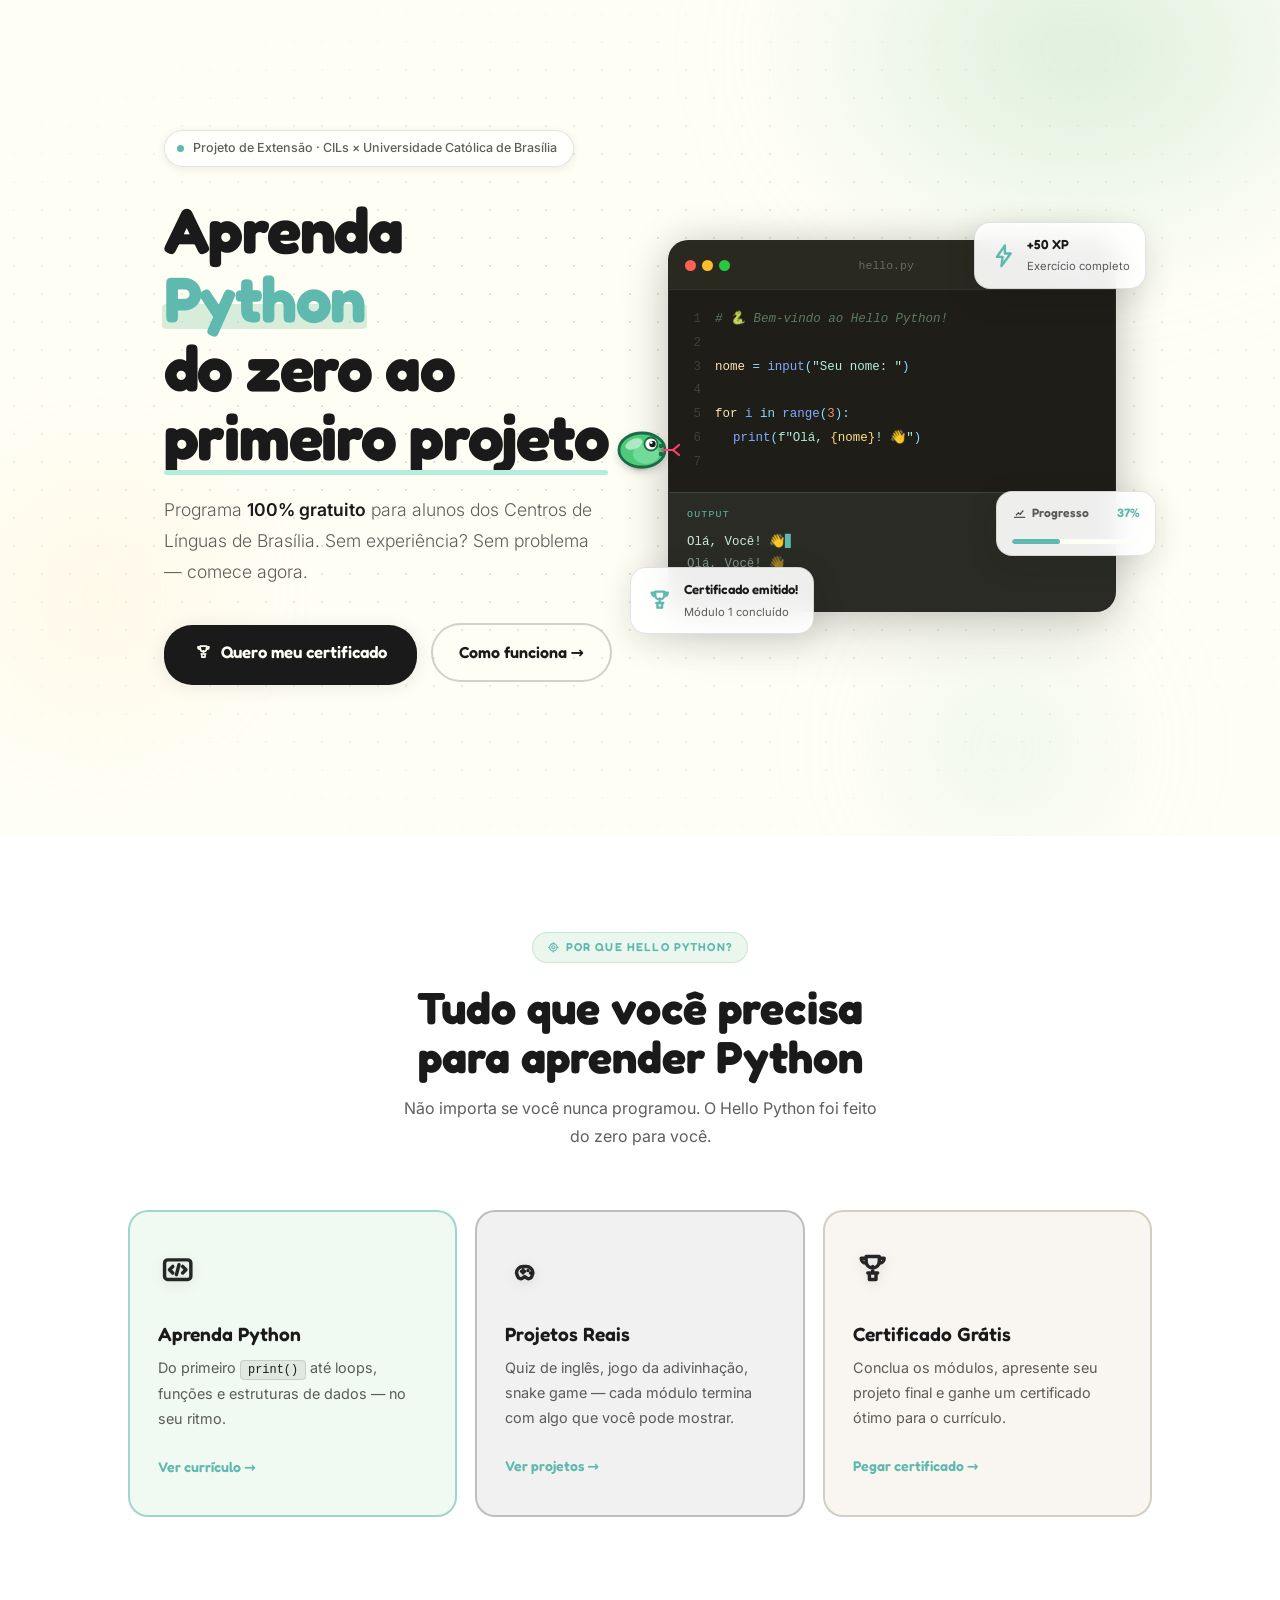
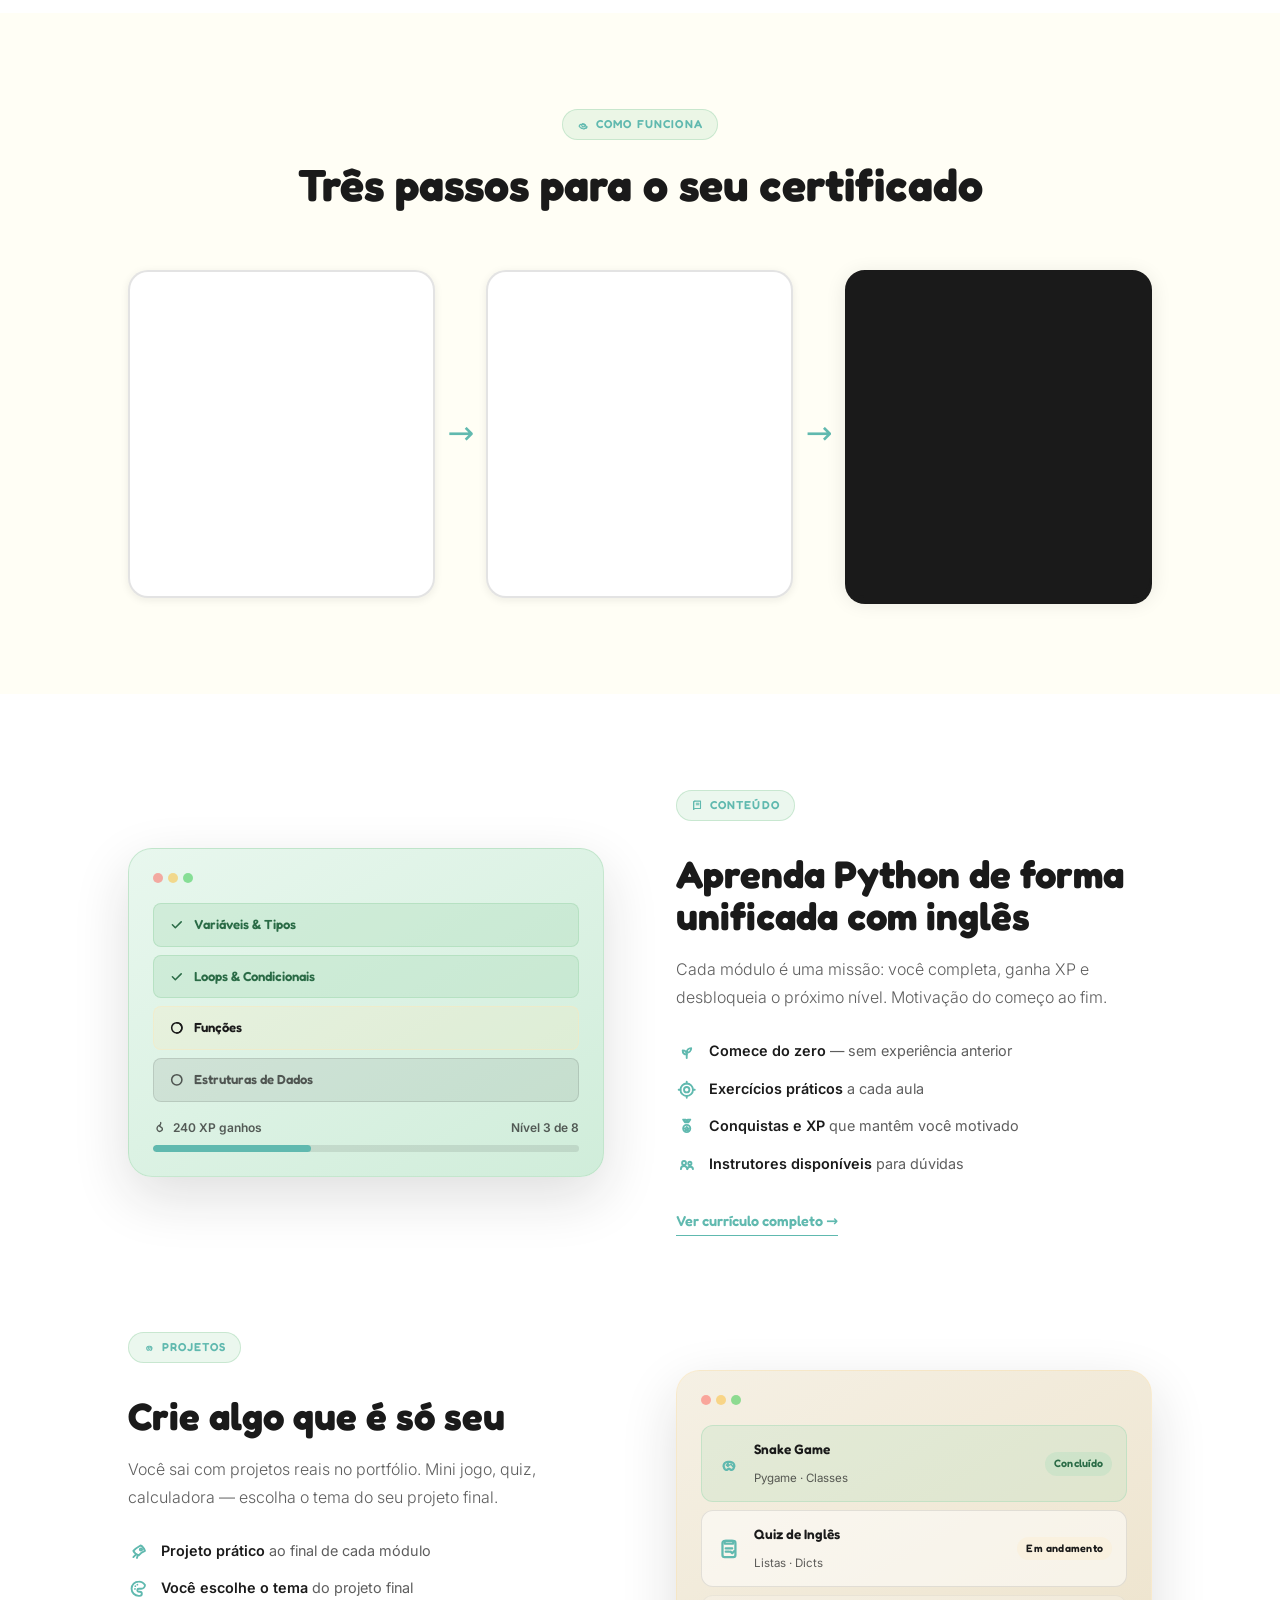
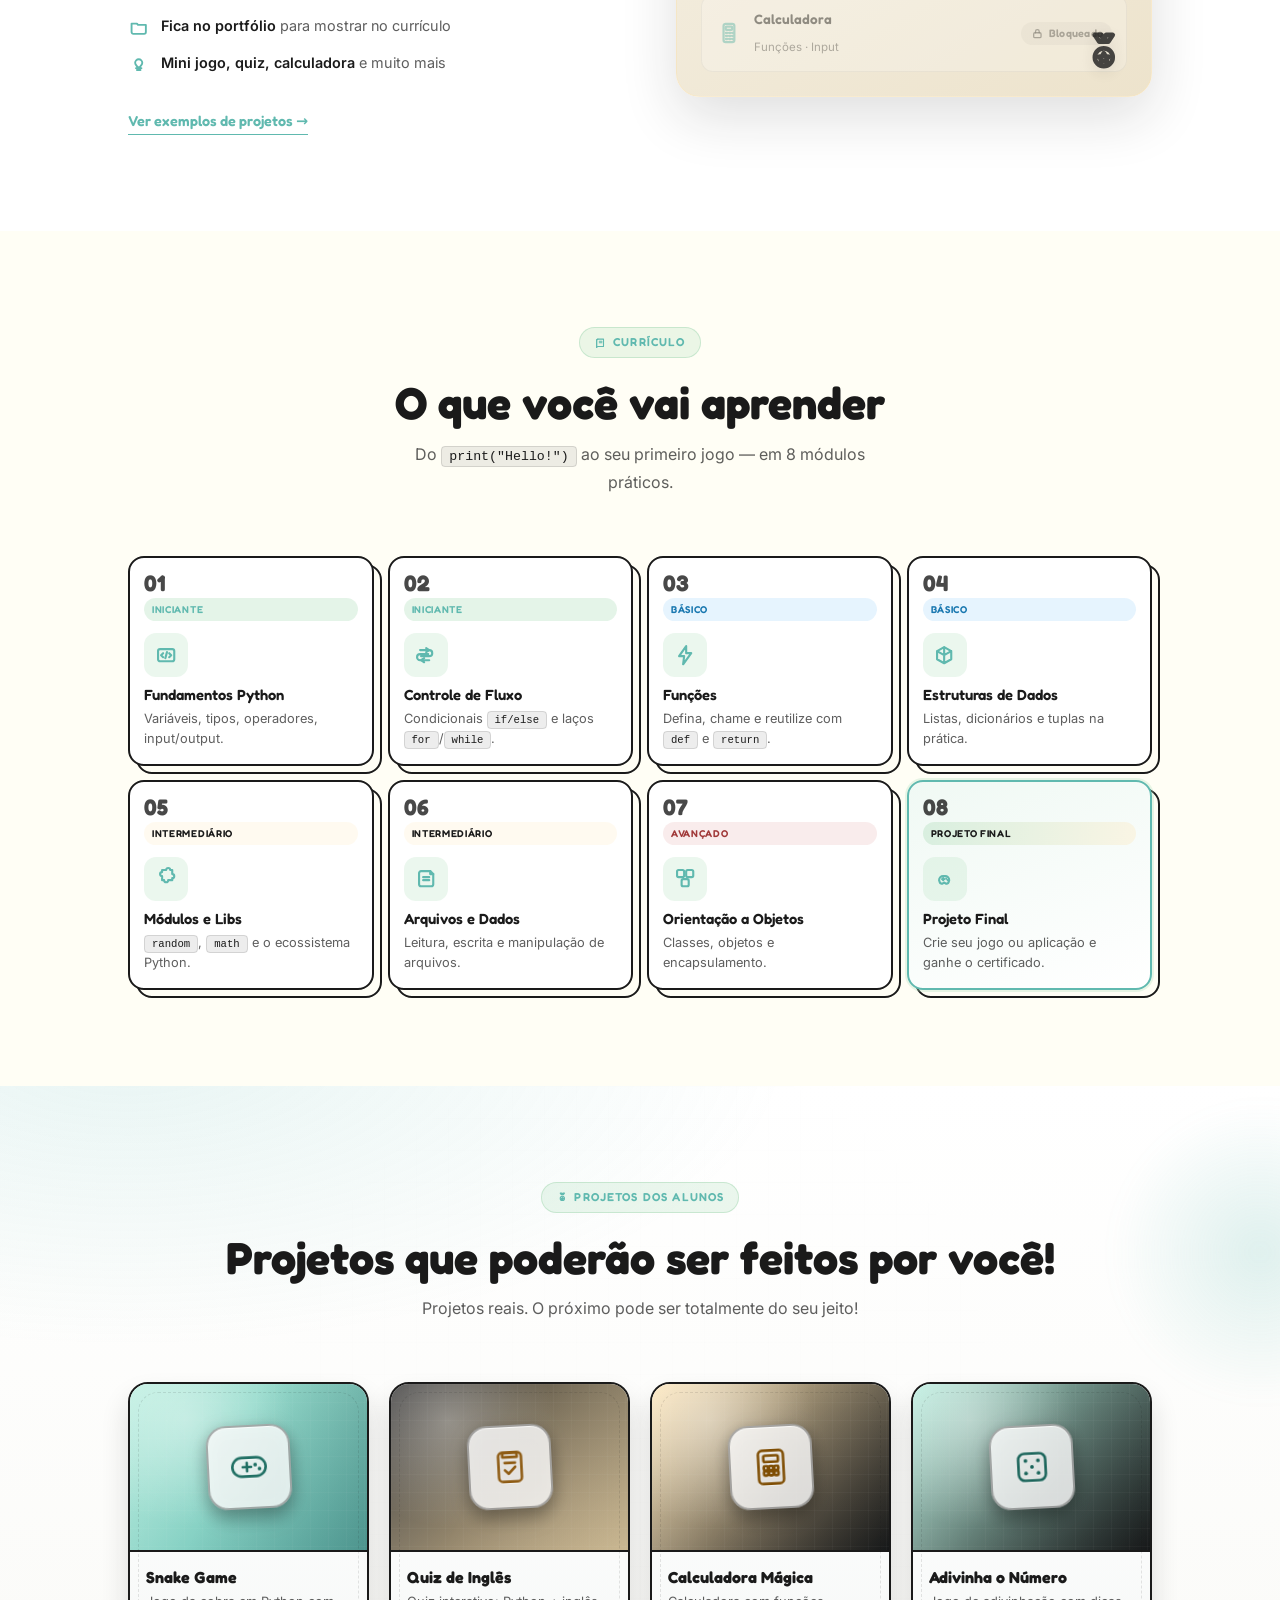
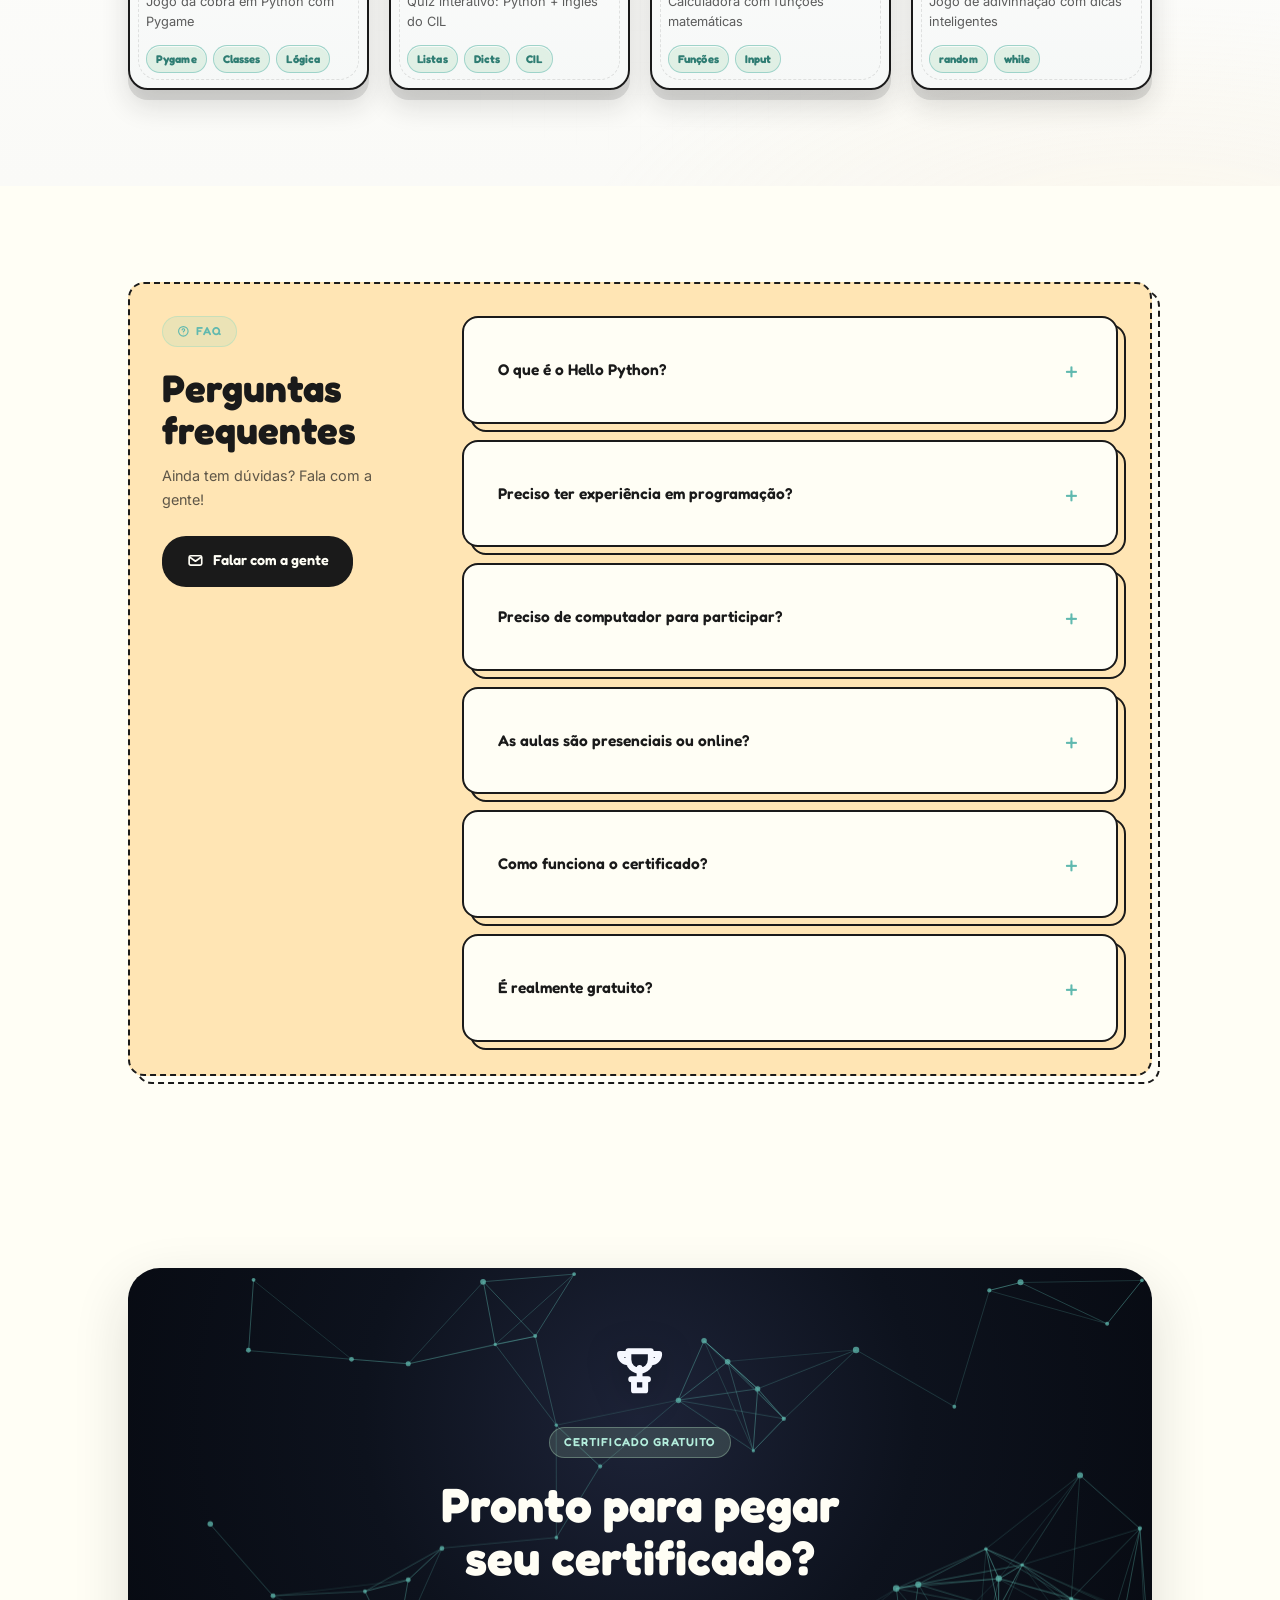
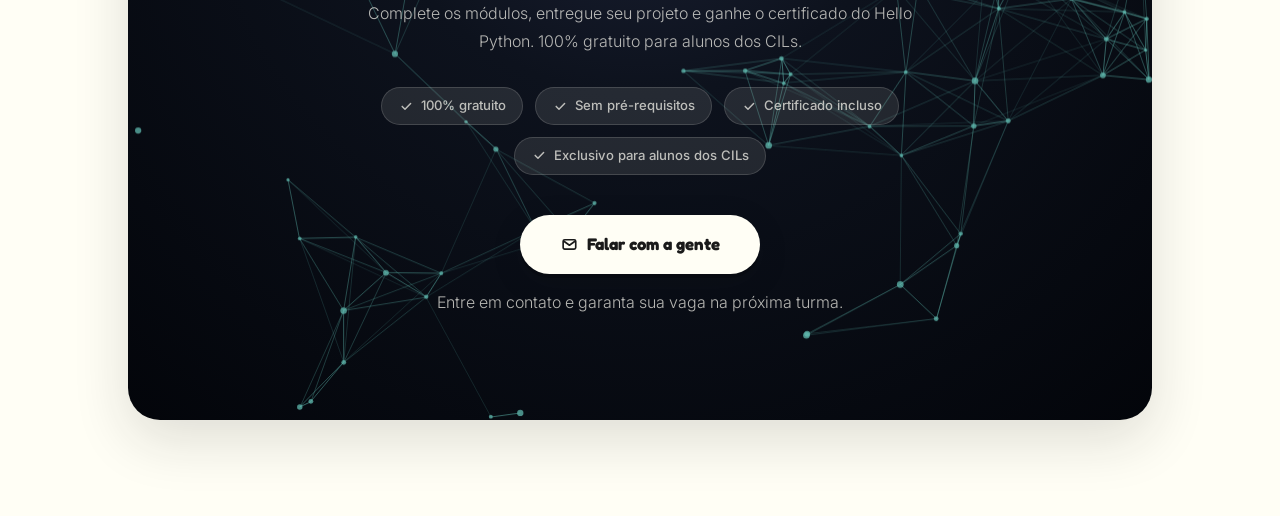
==== commit 303f4875: "add: kkkkk" ====
--- a/index.html
+++ b/index.html
@@ -1060,7 +1060,7 @@
                       <summary>É realmente gratuito?</summary>
                       <div class="faq-answer">
                         <p>
-                          100%. O Hello Python é um projeto de extensão
+                          <strong><span class="p-under">100% gratuito</span></strong>. O Hello Python é um projeto de extensão
                           universitária para democratizar tecnologia. Nenhum
                           custo para alunos dos CILs.
                         </p>
--- a/style.css
+++ b/style.css
@@ -300,7 +300,7 @@
 .cartoon-container-dashed--card .cartoon-container-dashed-inner {
   border-radius: 16px;
   border: 2px dashed var(--cartoon-black);
-  padding: 18px;
+  padding: 32px;
 }
 
 .cartoon-container-dashed--card-solid .cartoon-container-dashed-outer {
@@ -1544,6 +1544,9 @@
 }
 
 /* Alt text */
+.p-under {
+  text-decoration: underline solid var(--mint) 2px;
+}
 .alt-text h2 {
   font-size: clamp(1.7rem, 3.5vw, 2.4rem);
   margin: 12px 0 18px;
@@ -1999,7 +2002,7 @@
 .faq-right {
   display: flex;
   flex-direction: column;
-  gap: 8px;
+  gap: 16px;
 }
 
 .faq {
@@ -2088,11 +2091,10 @@
   max-height: 220px;
   opacity: 1;
   transform: translateY(0);
-  padding-bottom: 18px;
 }
 
 .faq-answer p {
-  padding: 0 20px;
+  padding: 12px;
   font-size: 0.9rem;
   color: var(--text-lt);
   line-height: 1.75;
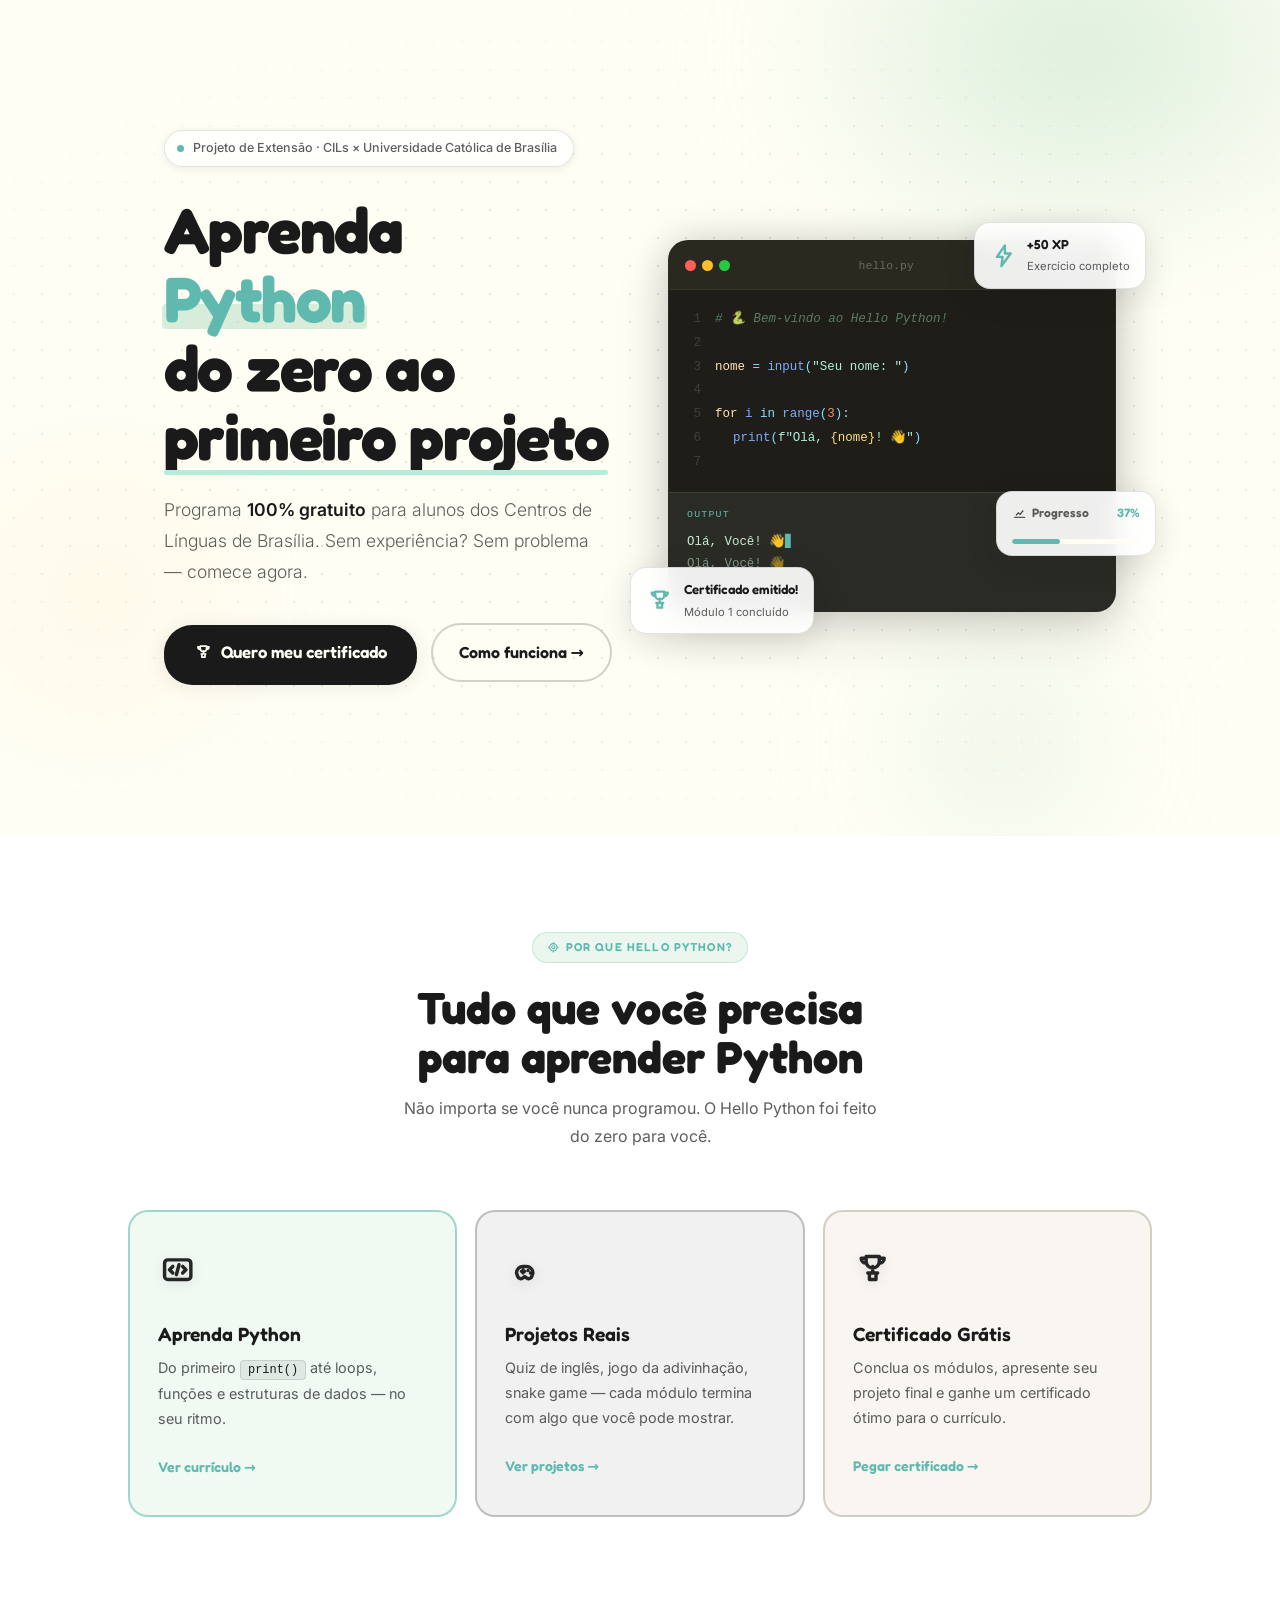
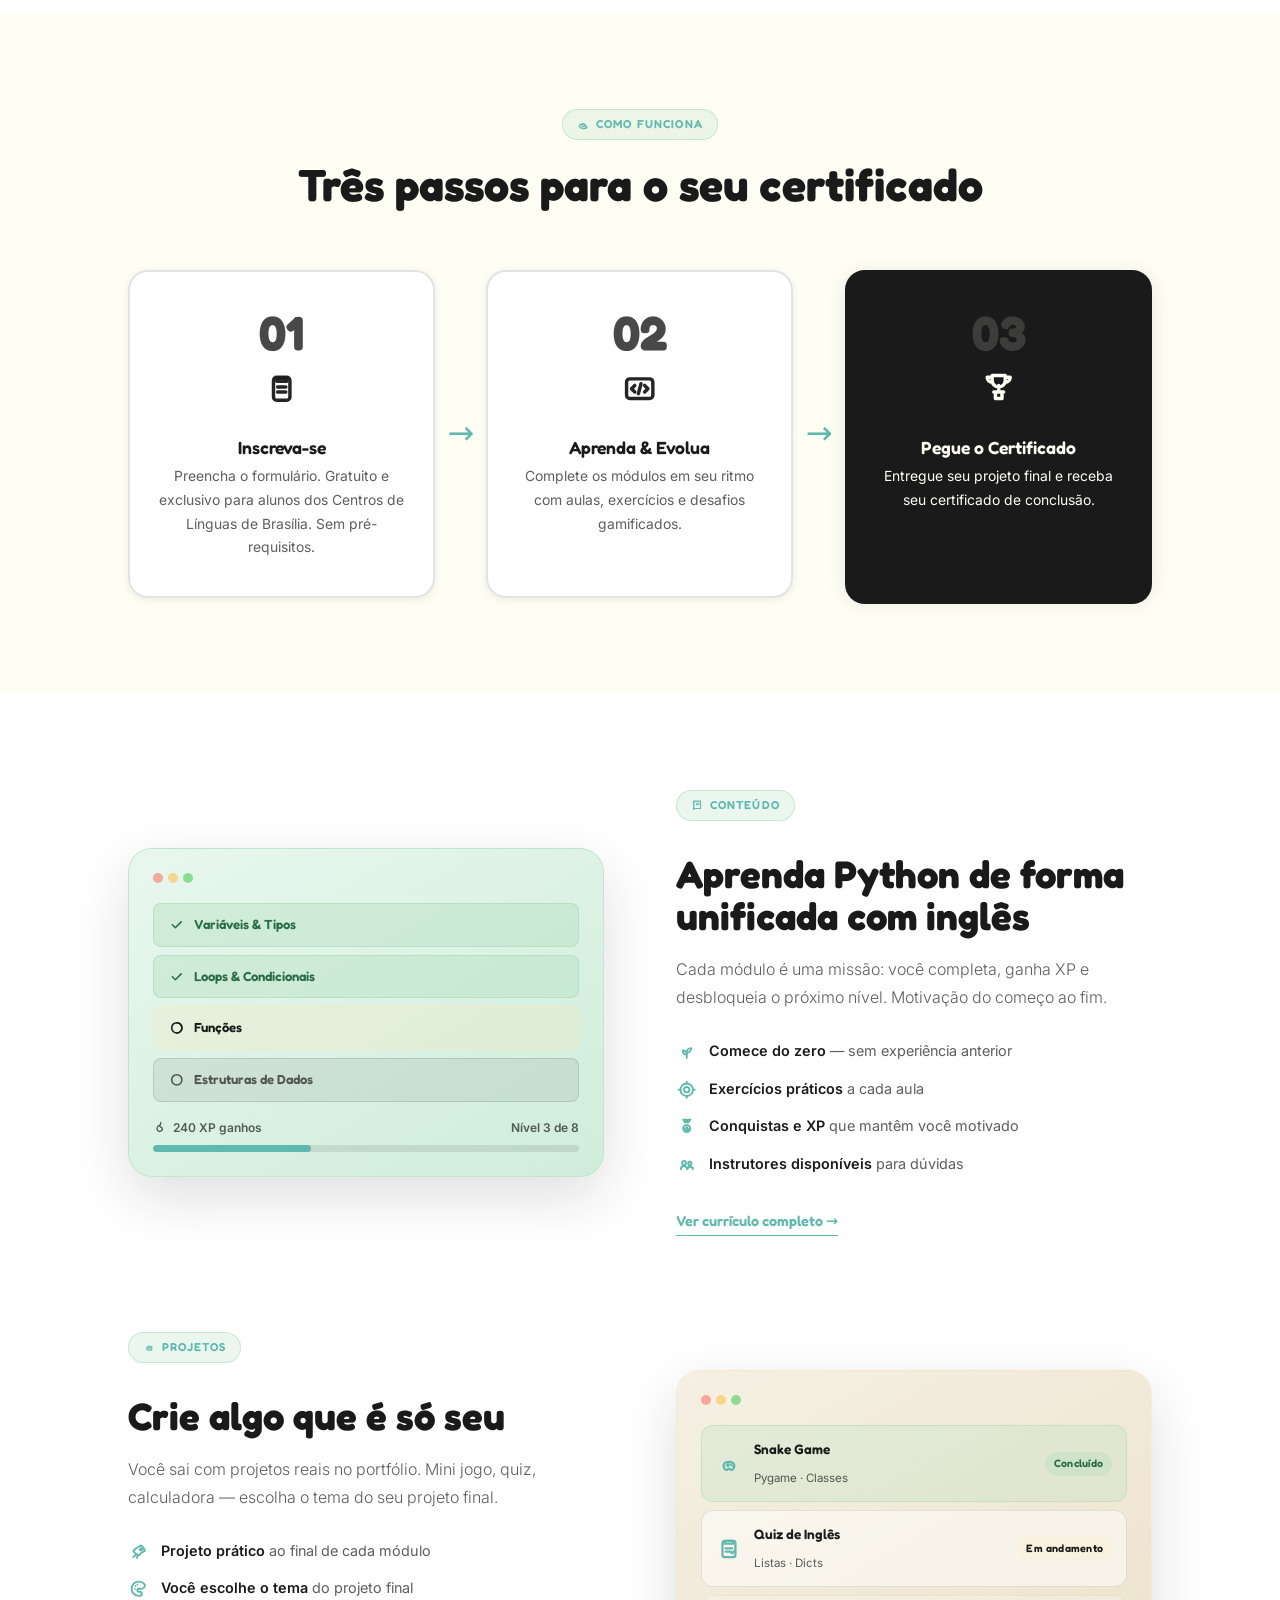
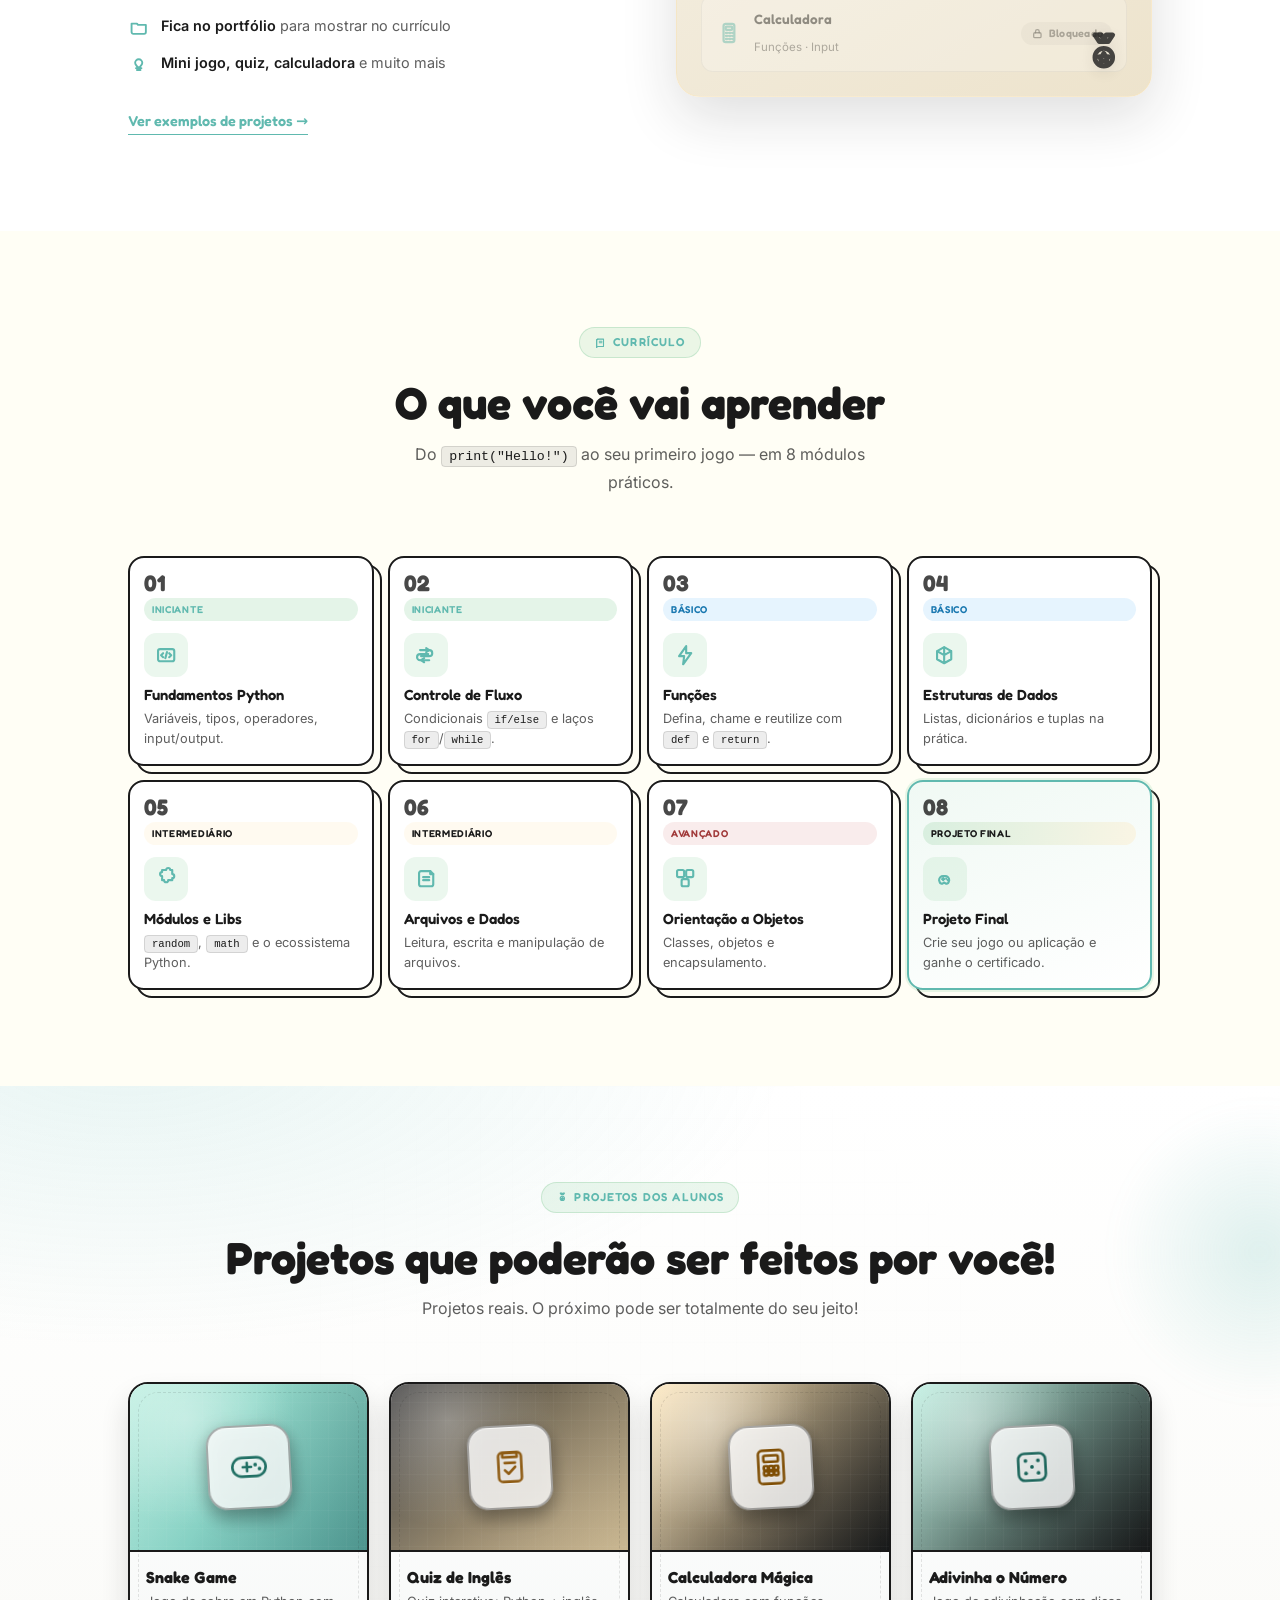
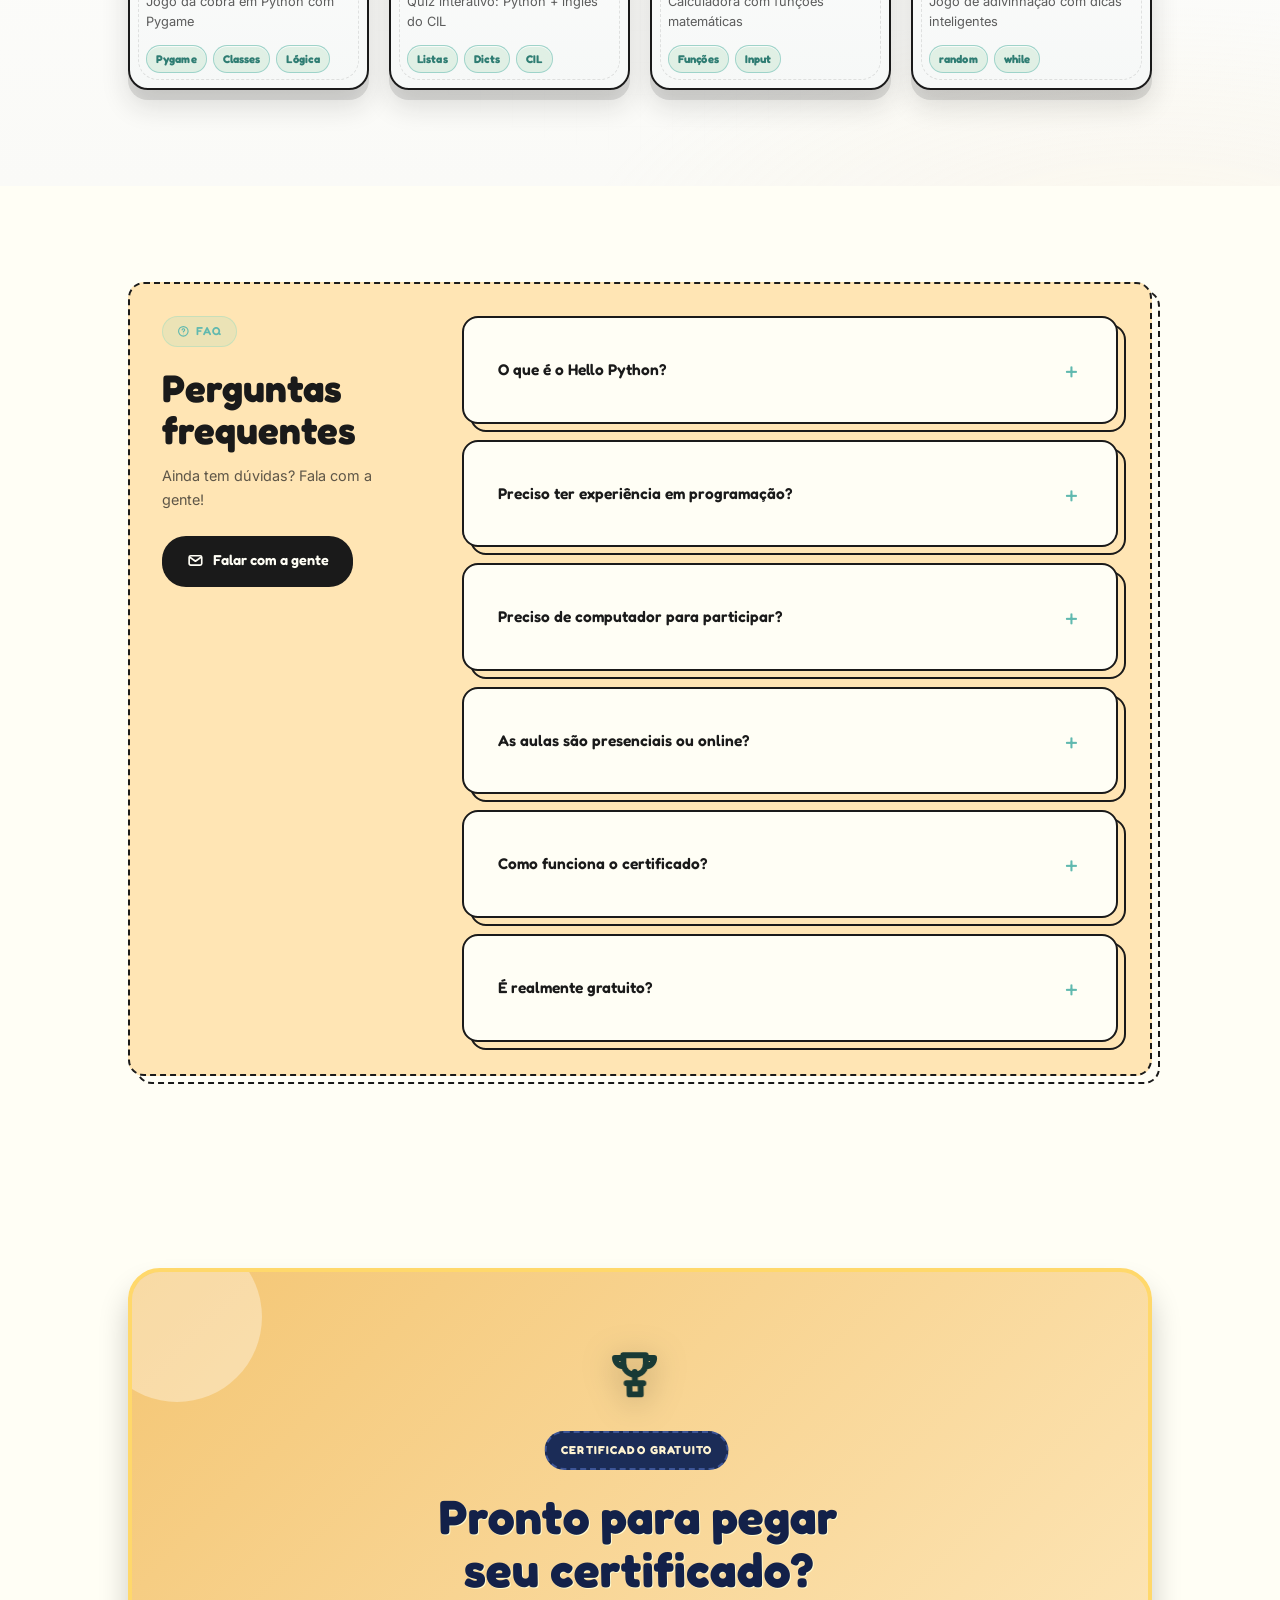
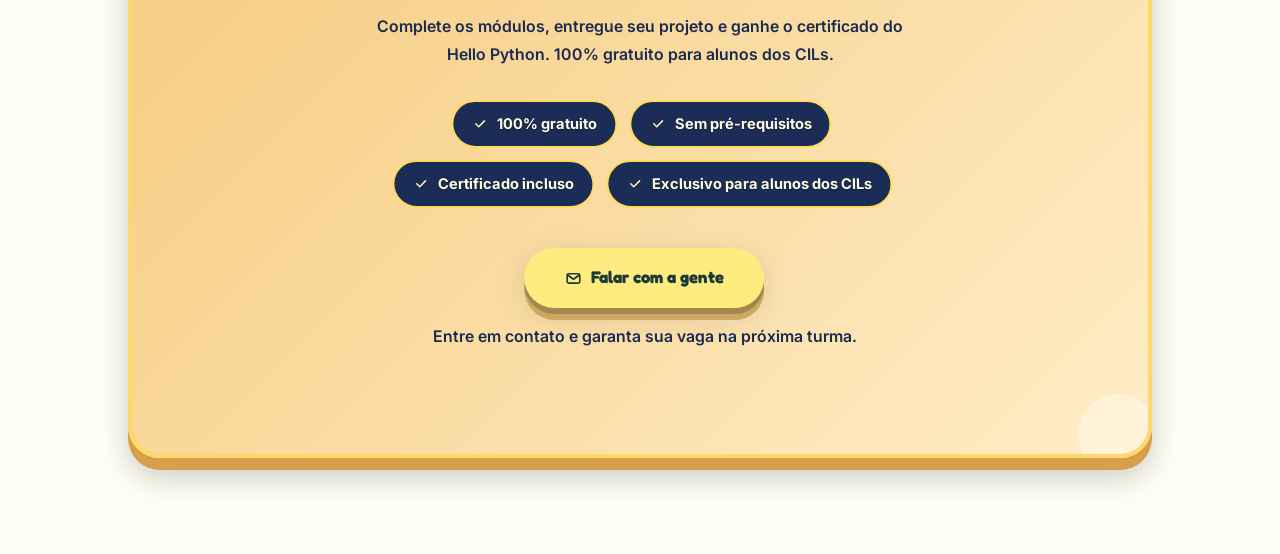
==== commit 03bb91f9: "Atualização do CTA e remoção do cursor de snake" ====
--- a/index.html
+++ b/index.html
@@ -204,8 +204,8 @@
           </h1>
 
           <p class="hero-desc">
-            Programa <strong>100% gratuito</strong> para alunos dos Centros de Línguas de Brasília.
-            Sem experiência? Sem problema — comece agora.
+            Programa <strong>100% gratuito</strong> para alunos dos Centros de
+            Línguas de Brasília. Sem experiência? Sem problema — comece agora.
           </p>
 
           <div class="hero-btns">
@@ -403,8 +403,8 @@
               </div>
               <h3>Inscreva-se</h3>
               <p>
-                Preencha o formulário. Gratuito e exclusivo para alunos dos Centros de Línguas de Brasília.
-                Sem pré-requisitos.
+                Preencha o formulário. Gratuito e exclusivo para alunos dos
+                Centros de Línguas de Brasília. Sem pré-requisitos.
               </p>
             </div>
           </div>
@@ -972,9 +972,9 @@
                       <div class="faq-answer">
                         <p>
                           Um projeto de extensão gratuito que ensina Python para
-                          alunos dos Centros de Línguas de Brasília, combinando o inglês da escola com
-                          programação — as duas habilidades mais valorizadas no
-                          mercado.
+                          alunos dos Centros de Línguas de Brasília, combinando
+                          o inglês da escola com programação — as duas
+                          habilidades mais valorizadas no mercado.
                         </p>
                       </div>
                     </details>
@@ -1079,7 +1079,6 @@
     <section class="cta-sec" id="certificado">
       <div class="c">
         <div class="cta-card reveal">
-          <canvas id="cta-network" aria-hidden="true"></canvas>
           <div class="cta-inner">
             <div class="cta-trophy" aria-hidden="true">
               <svg class="ui-svg"><use href="#icon-trophy"></use></svg>
@@ -1131,6 +1130,5 @@
     </section>
 
     <script src="script.js"></script>
-    <script src="snake_cursor.js"></script>
   </body>
 </html>
--- a/style.css
+++ b/style.css
@@ -98,18 +98,12 @@
 /* ─── CUSTOM SNAKE CURSOR ─── */
 @media (pointer: fine) {
   * {
-    cursor: none !important;
+    cursor: auto !important;
   }
 }
 
 #snake-canvas {
-  position: fixed;
-  top: 0;
-  left: 0;
-  pointer-events: none;
-  z-index: 999999;
-  width: 100vw;
-  height: 100vh;
+  display: none !important;
 }
 
 h1,
@@ -2117,41 +2111,64 @@
          CTA
       ═══════════════════════════ */
 .cta-sec {
-  background: var(--surf);
+  background: #0f1b3a;
   padding: 96px 0;
 }
 .cta-card {
-  background: var(--brown);
-  border-radius: var(--r32);
-  padding: 80px 60px;
+  background: linear-gradient(140deg, #fee37f 0%, #ffc647 45%, #ff9f3d 100%);
+  color: #1d2f4f;
+  border: 6px solid #1b2c57;
+  border-radius: 2rem;
+  padding: 78px 60px;
   text-align: center;
   position: relative;
   overflow: hidden;
   box-shadow:
-    0 8px 0 var(--brown-dk),
-    var(--s4);
+    0 16px 0 #1b2c57,
+    0 26px 36px rgba(0, 0, 0, 0.35);
+  transform: skew(-2deg);
+}
+.cta-card::before,
+.cta-card::after {
+  content: "";
+  position: absolute;
+  border-radius: 50%;
+  background: rgba(255, 255, 255, 0.35);
+  pointer-events: none;
+}
+.cta-card::before {
+  top: -28px;
+  left: -32px;
+  width: 192px;
+  height: 192px;
+}
+.cta-card::after {
+  bottom: -20px;
+  right: -22px;
+  width: 100px;
+  height: 100px;
 }
 /* decorative shapes */
 .cta-deco-1 {
   position: absolute;
-  top: -80px;
-  right: -80px;
-  width: 320px;
-  height: 320px;
-  border-radius: 50%;
-  background: rgba(177, 222, 189, 0.12);
-  filter: blur(40px);
-  pointer-events: none;
-}
-.cta-deco-2 {
-  position: absolute;
-  bottom: -60px;
-  left: -60px;
+  top: -70px;
+  right: -70px;
   width: 280px;
   height: 280px;
   border-radius: 50%;
-  background: rgba(255, 229, 180, 0.12);
-  filter: blur(40px);
+  background: rgba(255, 255, 255, 0.25);
+  filter: blur(18px);
+  pointer-events: none;
+}
+.cta-deco-2 {
+  position: absolute;
+  bottom: -55px;
+  left: -55px;
+  width: 230px;
+  height: 230px;
+  border-radius: 50%;
+  background: rgba(31, 44, 96, 0.35);
+  filter: blur(16px);
   pointer-events: none;
 }
 .cta-deco-dots {
@@ -2160,7 +2177,7 @@
   pointer-events: none;
   background-image: radial-gradient(
     circle,
-    rgba(255, 254, 245, 0.06) 1px,
+    rgba(0, 0, 0, 0.12) 1px,
     transparent 1px
   );
   background-size: 24px 24px;
@@ -2168,9 +2185,10 @@
 
 .cta-inner {
   position: relative;
-  z-index: 1;
+  z-index: 2;
   max-width: 560px;
   margin: 0 auto;
+  transform: skew(2deg);
 }
 .cta-trophy {
   width: 4.2rem;
@@ -2178,29 +2196,33 @@
   margin-left: auto;
   margin-right: auto;
   margin-bottom: 20px;
-  filter: drop-shadow(0 6px 16px rgba(0, 0, 0, 0.3));
+  filter: drop-shadow(0 6px 16px rgba(0, 0, 0, 0.25));
 }
 .cta-trophy .ui-svg {
   width: 100%;
   height: 100%;
 }
 .cta-eyebrow {
-  background: rgba(177, 222, 189, 0.18);
-  border-color: rgba(177, 222, 189, 0.35);
-  color: var(--mint);
+  background: #1b2c57;
+  border: 2px dashed #3d5597;
+  color: #fef3d1;
   margin-bottom: 20px;
+  padding: 8px 14px;
+  border-radius: 999px;
+  font-weight: 700;
 }
 .cta-inner h2 {
   font-size: clamp(2rem, 4vw, 3rem);
-  color: var(--cream);
+  color: #132149;
+  text-shadow: 1px 1px 0 #fff9cc;
   margin-bottom: 16px;
 }
 .cta-inner > p {
-  color: rgba(255, 254, 245, 0.7);
+  color: #1a2b52;
   font-size: 1rem;
   margin-bottom: 32px;
   line-height: 1.75;
-  font-weight: 300;
+  font-weight: 600;
 }
 .cta-checks {
   display: flex;
@@ -2212,42 +2234,56 @@
 .cta-checks span {
   display: flex;
   align-items: center;
-  gap: 6px;
-  background: rgba(255, 254, 245, 0.1);
-  border: 1.5px solid rgba(255, 254, 245, 0.15);
-  color: rgba(255, 254, 245, 0.7);
+  gap: 8px;
+  background: #1b2c57;
+  border: 2px solid #fddc5c;
+  color: #fffbe1;
   border-radius: var(--rpill);
-  padding: 7px 16px;
-  font-size: 0.82rem;
-  font-weight: 500;
+  padding: 10px 18px;
+  font-size: 0.92rem;
+  font-weight: 700;
+  text-shadow: 0 1px 1px rgba(0, 0, 0, 0.35);
 }
 .cta-checks .ui-svg {
-  width: 1.05rem;
-  height: 1.05rem;
+  width: 1.1rem;
+  height: 1.1rem;
+  color: #ffeeaa;
 }
 .btn-cta {
   display: inline-flex;
   align-items: center;
   gap: 8px;
-  background: var(--cream);
-  color: var(--brown);
+  background: #ffeb7f;
+  color: #193a35;
   font-family: var(--ff-head);
   font-weight: 700;
   font-size: 1.05rem;
   padding: 16px 40px;
-  border-radius: var(--rpill);
+  border-radius: 999px;
   box-shadow:
-    0 4px 0 rgba(0, 0, 0, 0.2),
+    0 6px 0 rgba(0, 0, 0, 0.2),
+    0 12px 0 #caa861,
     var(--s3);
   transition:
-    transform var(--dur) var(--spring),
-    box-shadow var(--dur);
+    transform 0.2s ease,
+    box-shadow 0.2s ease,
+    filter 0.2s ease;
 }
 .btn-cta:hover {
-  transform: translateY(-3px);
+  transform: translateY(-2px) scale(1.02);
   box-shadow:
-    0 7px 0 rgba(0, 0, 0, 0.2),
-    var(--s4);
+    0 8px 0 rgba(0, 0, 0, 0.25),
+    0 14px 0 #caa861,
+    0 34px 26px rgba(0, 0, 0, 0.2);
+  filter: brightness(1.03);
+}
+.btn-cta:active {
+  transform: translateY(1px) scale(0.99);
+  box-shadow:
+    0 3px 0 rgba(0, 0, 0, 0.2),
+    0 8px 0 #caa861,
+    0 20px 16px rgba(0, 0, 0, 0.18);
+  filter: brightness(0.98);
 }
 .cta-note {
   margin-top: 14px;
@@ -2523,30 +2559,44 @@
 }
 .cta-card {
   position: relative;
-  background: radial-gradient(
-    circle at 50% 20%,
-    #1d2338 0%,
-    #0d121d 35%,
-    #03050a 100%
-  );
-  color: #f6f8ff;
-  border-radius: var(--r32);
+  background: linear-gradient(135deg, #f4c674, #ffedc7);
+  color: #193a35;
+  border: 4px solid #ffd86b;
+  border-radius: 2rem;
   padding: 72px 48px;
   text-align: center;
   overflow: hidden;
-  box-shadow: var(--s4);
+  box-shadow:
+    0 12px 0 #d79f4a,
+    0 20px 30px rgba(0, 0, 0, 0.2);
+  transform: skew(-1deg);
+}
+.cta-card::before,
+.cta-card::after {
+  content: "";
+  position: absolute;
+  border-radius: 50%;
+  background: rgba(255, 255, 255, 0.35);
+}
+.cta-card::before {
+  width: 170px;
+  height: 170px;
+  top: -40px;
+  left: -40px;
+}
+.cta-card::after {
+  width: 80px;
+  height: 80px;
+  bottom: -20px;
+  right: -10px;
 }
 #cta-network {
-  position: absolute;
-  inset: 0;
-  width: 100%;
-  height: 100%;
-  z-index: 1;
-  pointer-events: none;
+  display: none;
 }
 .cta-card .cta-inner {
   position: relative;
   z-index: 2;
+  transform: skew(1deg);
 }
 
 /* ═══════════════════════════
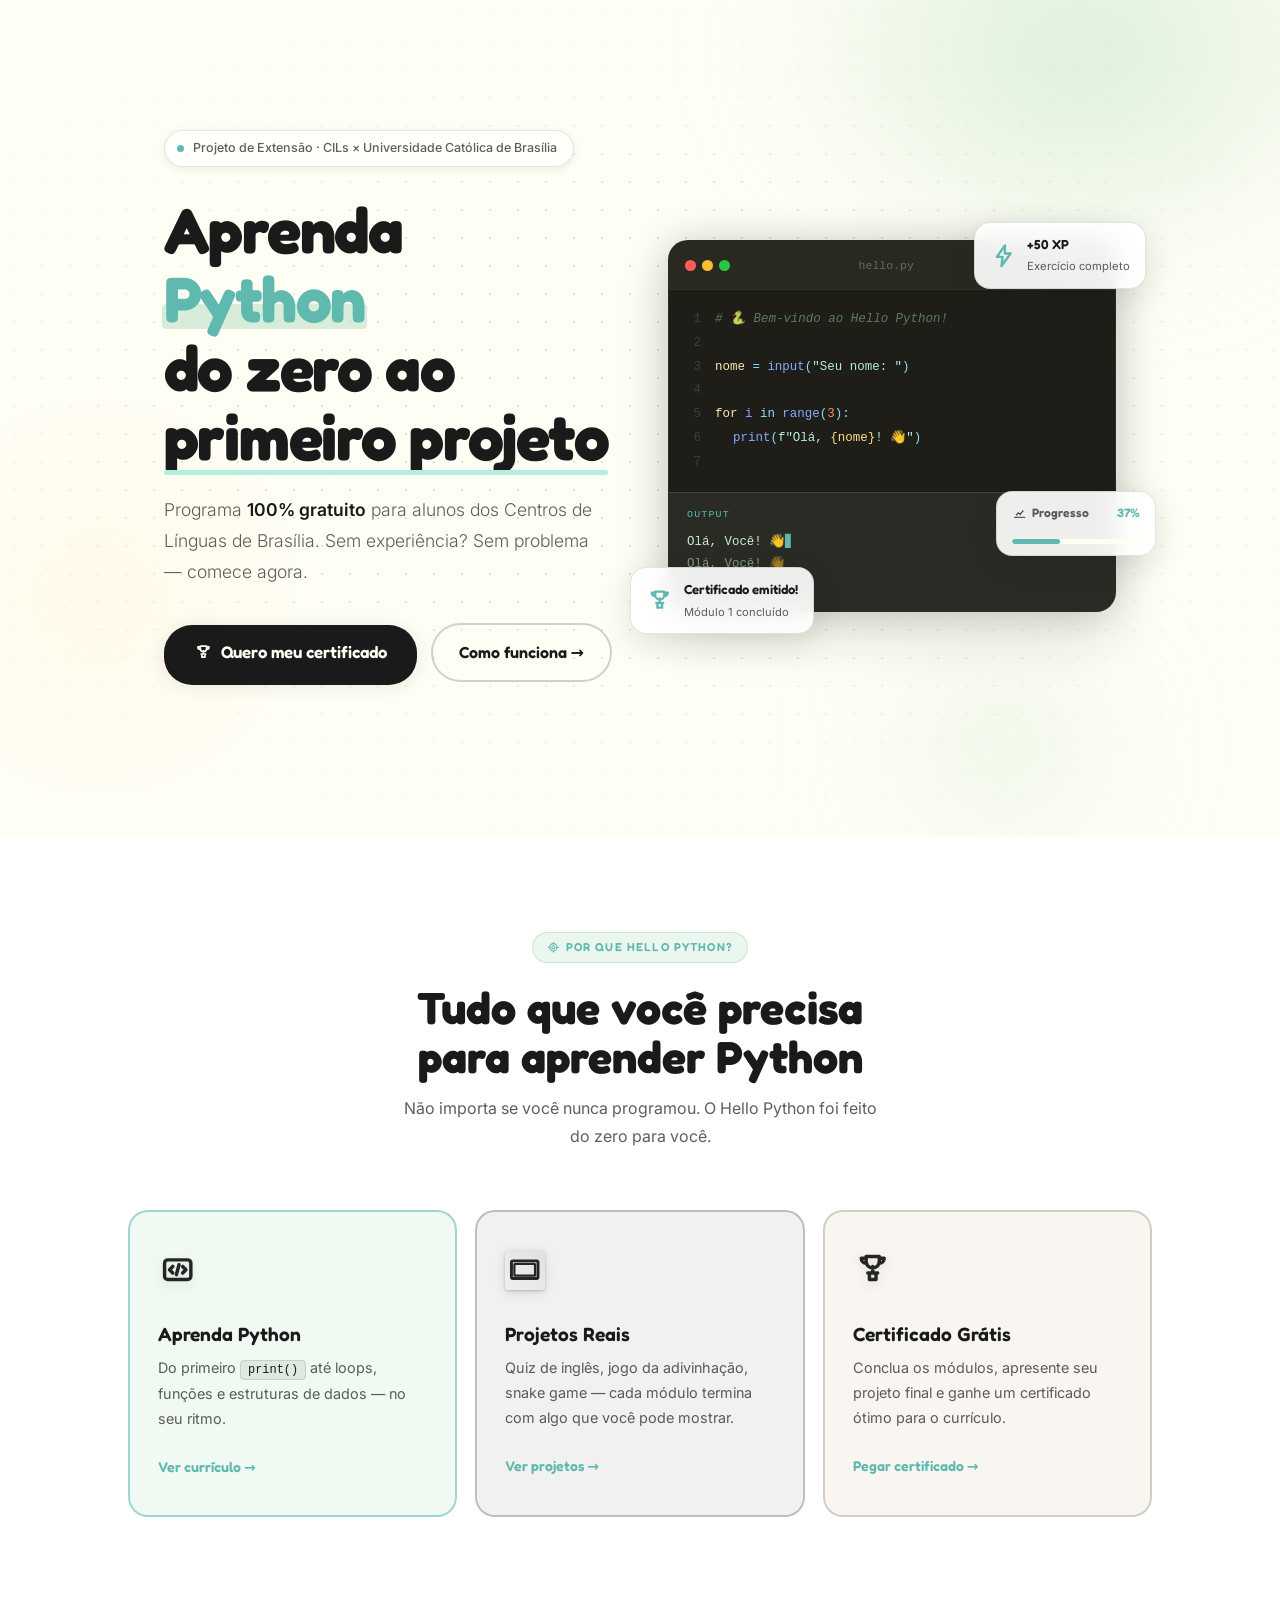
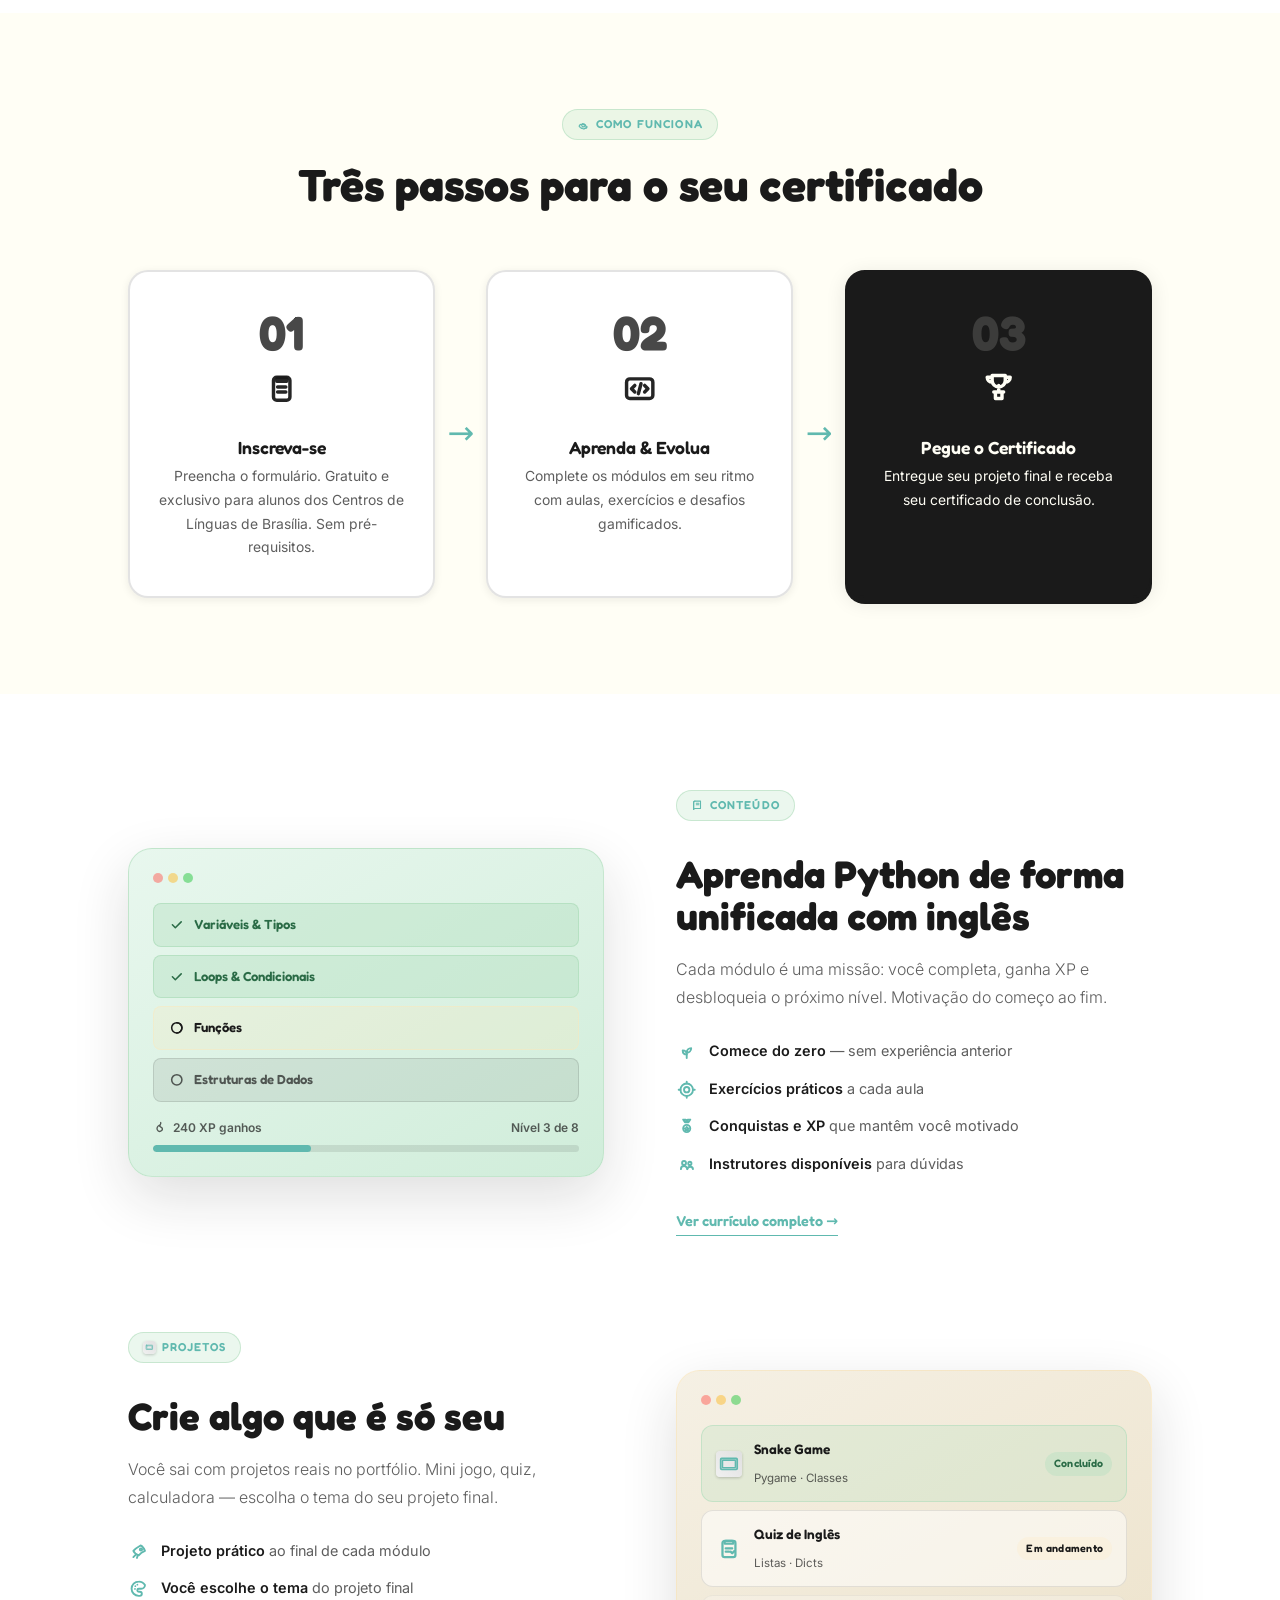
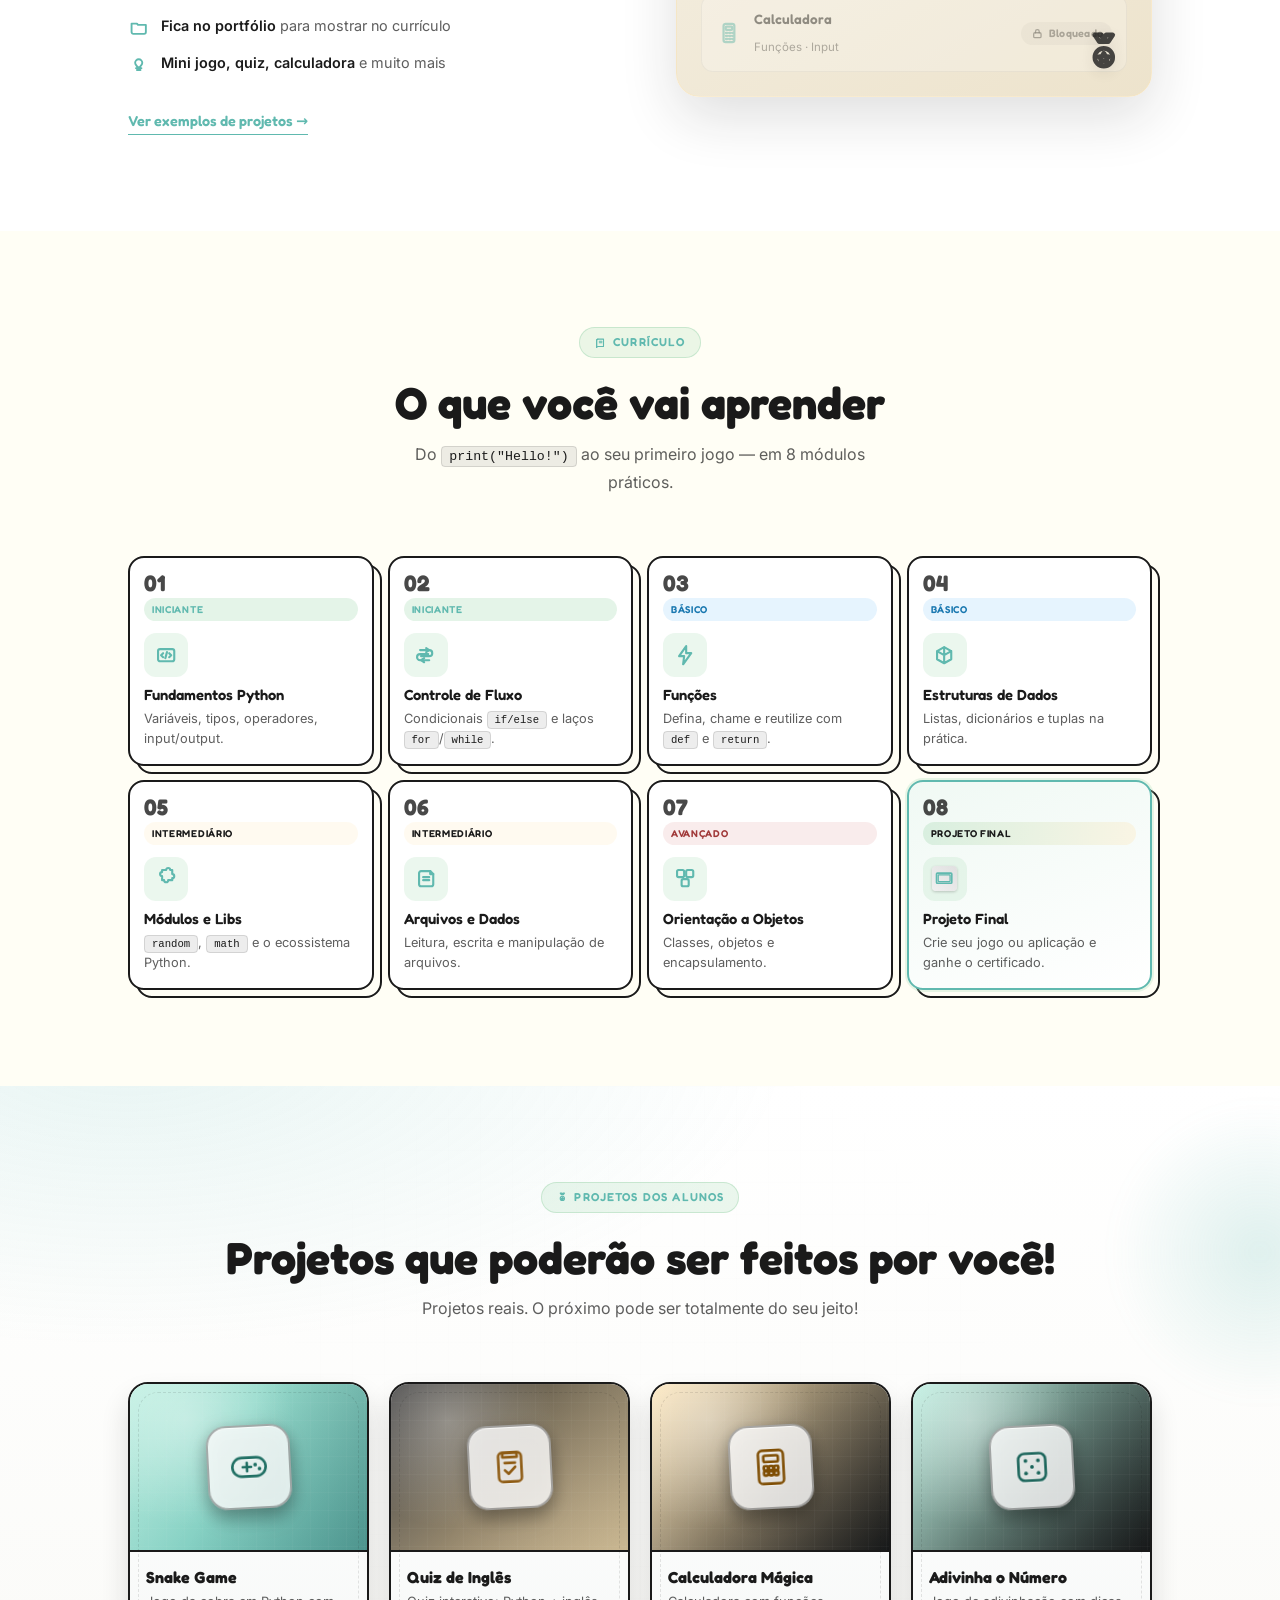
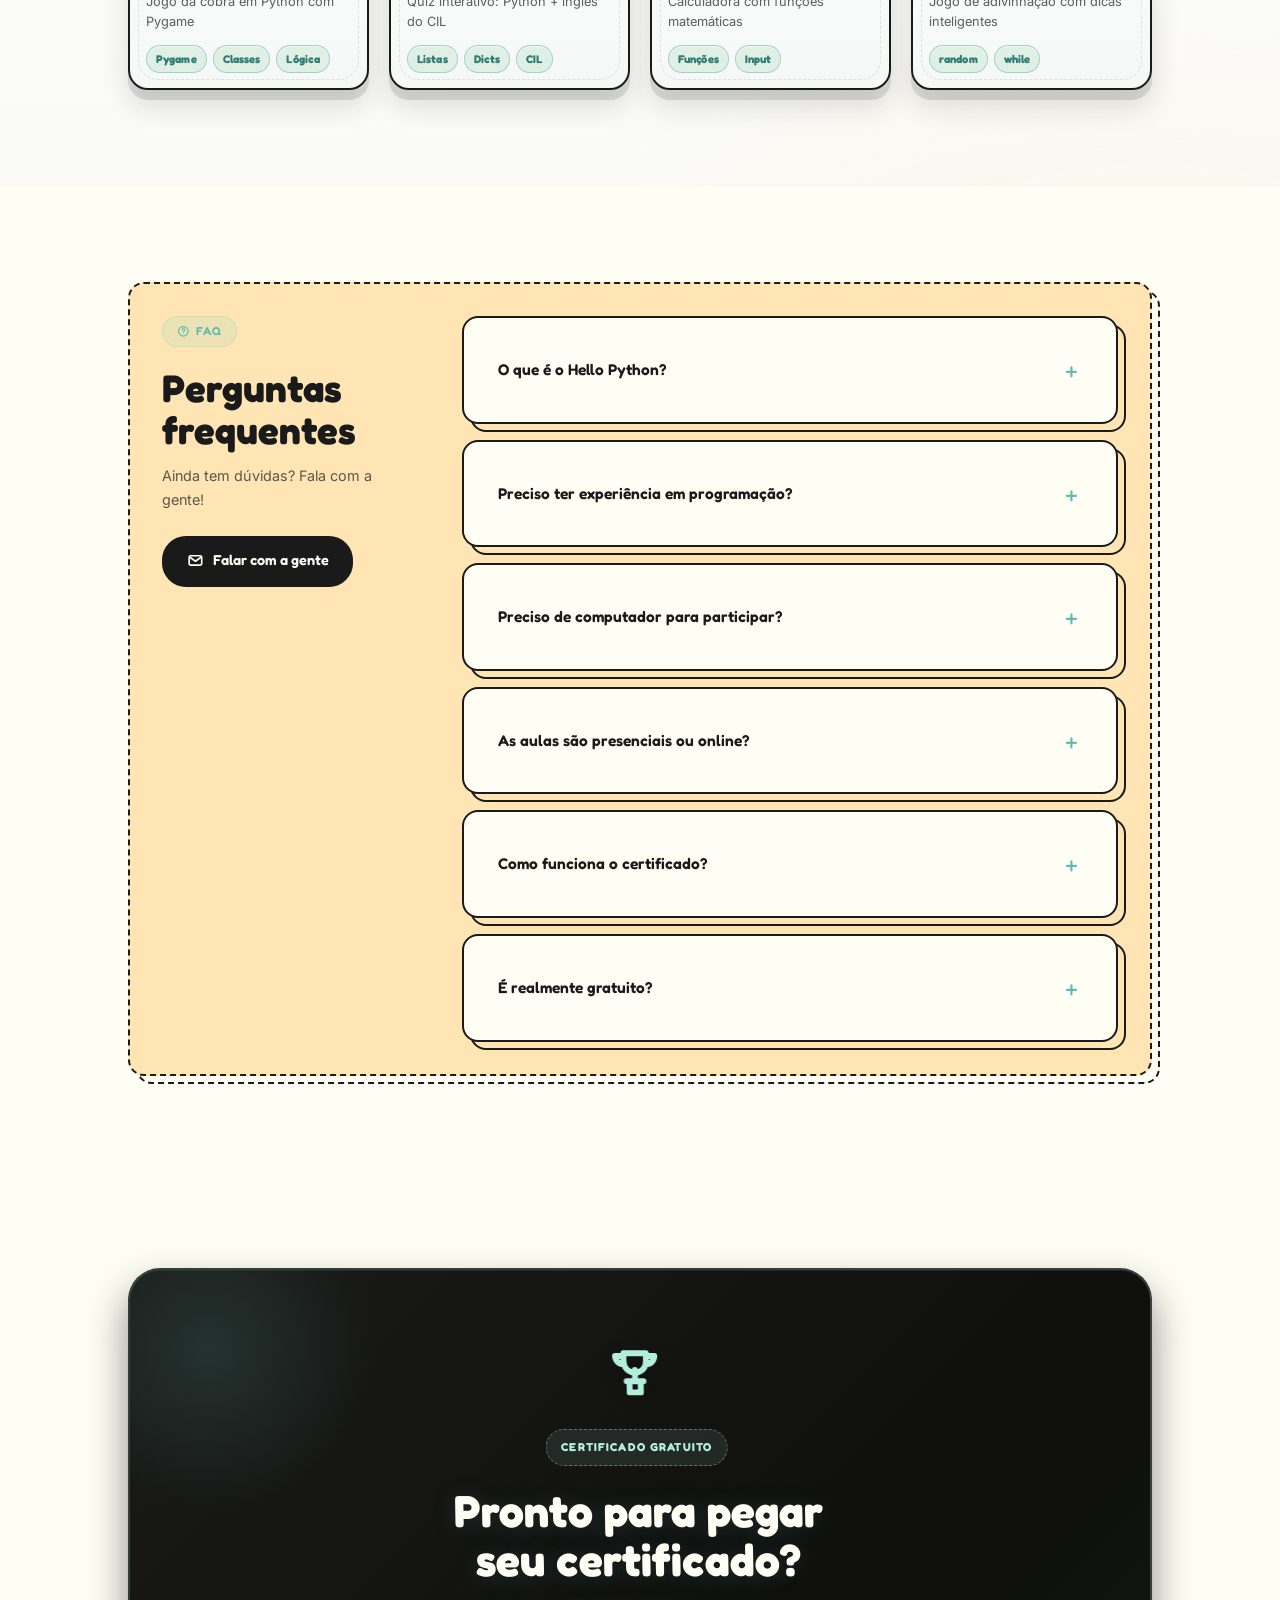
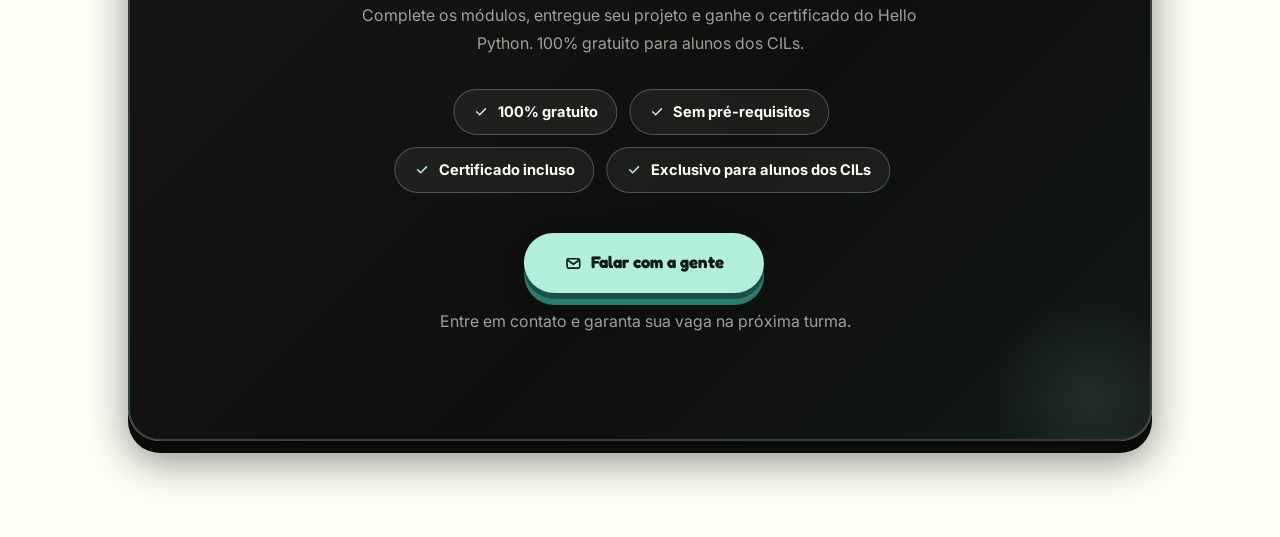
==== commit 5797c377: "Atualização do CTA e alguns svgs" ====
--- a/index.html
+++ b/index.html
@@ -30,10 +30,26 @@
         />
       </symbol>
       <symbol id="icon-gamepad" viewBox="0 0 24 24">
-        <path
-          d="M7 14a4 4 0 0 1 4-4h2a4 4 0 0 1 4 4l-.7 2.1a2 2 0 0 1-3 1l-1.2-.8h-.2l-1.2.8a2 2 0 0 1-3-1L7 14Z"
-        />
-        <path d="M10 13h2m-1-1v2m4.5 0h.01M14 12.5h.01" />
+        <rect
+          x="3"
+          y="6"
+          width="18"
+          height="12"
+          rx="1"
+          fill="none"
+          stroke="currentColor"
+          stroke-width="2"
+        />
+        <rect
+          x="5"
+          y="8"
+          width="14"
+          height="8"
+          rx="0.5"
+          fill="none"
+          stroke="currentColor"
+          stroke-width="1.5"
+        />
       </symbol>
       <symbol id="icon-chart" viewBox="0 0 24 24">
         <path d="M4 18h16M7 14l3-3 3 2 4-5" />
@@ -1060,7 +1076,9 @@
                       <summary>É realmente gratuito?</summary>
                       <div class="faq-answer">
                         <p>
-                          <strong><span class="p-under">100% gratuito</span></strong>. O Hello Python é um projeto de extensão
+                          <strong
+                            ><span class="p-under">100% gratuito</span></strong
+                          >. O Hello Python é um projeto de extensão
                           universitária para democratizar tecnologia. Nenhum
                           custo para alunos dos CILs.
                         </p>
--- a/style.css
+++ b/style.css
@@ -169,6 +169,22 @@
   stroke-width: 2.1;
   stroke-linecap: round;
   stroke-linejoin: round;
+}
+
+/* Specific fix for gamepad icon */
+#icon-gamepad {
+  fill: #60b9af;
+  stroke: #1a1a1a;
+  stroke-width: 0.3;
+  opacity: 1;
+}
+
+/* Make gamepad icon more visible */
+.ui-svg:has(use[href="#icon-gamepad"]) {
+  background: linear-gradient(45deg, #f0f0f0, #e0e0e0);
+  border-radius: 4px;
+  padding: 2px;
+  box-shadow: 0 1px 3px rgba(0, 0, 0, 0.2);
 }
 
 /* ─── LAYOUT ─── */
@@ -2111,65 +2127,52 @@
          CTA
       ═══════════════════════════ */
 .cta-sec {
-  background: #0f1b3a;
+  background: var(--bg);
   padding: 96px 0;
 }
 .cta-card {
-  background: linear-gradient(140deg, #fee37f 0%, #ffc647 45%, #ff9f3d 100%);
-  color: #1d2f4f;
-  border: 6px solid #1b2c57;
+  position: relative;
+  background: linear-gradient(135deg, #1a1a18 0%, #0f0f0d 60%, #121a17 100%);
+  color: var(--cartoon-cream);
+  border: 2.5px solid rgba(179, 237, 220, 0.2);
   border-radius: 2rem;
-  padding: 78px 60px;
+  padding: 72px 48px;
   text-align: center;
-  position: relative;
   overflow: hidden;
   box-shadow:
-    0 16px 0 #1b2c57,
-    0 26px 36px rgba(0, 0, 0, 0.35);
-  transform: skew(-2deg);
+    0 12px 0 #0a0a08,
+    0 20px 40px rgba(0, 0, 0, 0.45),
+    inset 0 1px 0 rgba(179, 237, 220, 0.07);
+  transform: skew(-1deg);
 }
 .cta-card::before,
 .cta-card::after {
   content: "";
   position: absolute;
   border-radius: 50%;
-  background: rgba(255, 255, 255, 0.35);
   pointer-events: none;
 }
 .cta-card::before {
-  top: -28px;
-  left: -32px;
-  width: 192px;
-  height: 192px;
+  width: 360px;
+  height: 360px;
+  top: -100px;
+  left: -100px;
+  background: radial-gradient(
+    circle,
+    rgba(96, 185, 175, 0.16) 0%,
+    transparent 65%
+  );
 }
 .cta-card::after {
-  bottom: -20px;
-  right: -22px;
-  width: 100px;
-  height: 100px;
-}
-/* decorative shapes */
-.cta-deco-1 {
-  position: absolute;
-  top: -70px;
-  right: -70px;
-  width: 280px;
-  height: 280px;
-  border-radius: 50%;
-  background: rgba(255, 255, 255, 0.25);
-  filter: blur(18px);
-  pointer-events: none;
-}
-.cta-deco-2 {
-  position: absolute;
-  bottom: -55px;
-  left: -55px;
-  width: 230px;
-  height: 230px;
-  border-radius: 50%;
-  background: rgba(31, 44, 96, 0.35);
-  filter: blur(16px);
-  pointer-events: none;
+  width: 220px;
+  height: 220px;
+  bottom: -70px;
+  right: -50px;
+  background: radial-gradient(
+    circle,
+    rgba(179, 237, 220, 0.1) 0%,
+    transparent 65%
+  );
 }
 .cta-deco-dots {
   position: absolute;
@@ -2177,18 +2180,17 @@
   pointer-events: none;
   background-image: radial-gradient(
     circle,
-    rgba(0, 0, 0, 0.12) 1px,
+    rgba(255, 255, 255, 0.06) 1px,
     transparent 1px
   );
   background-size: 24px 24px;
 }
-
 .cta-inner {
   position: relative;
   z-index: 2;
   max-width: 560px;
   margin: 0 auto;
-  transform: skew(2deg);
+  transform: skew(1deg);
 }
 .cta-trophy {
   width: 4.2rem;
@@ -2196,33 +2198,33 @@
   margin-left: auto;
   margin-right: auto;
   margin-bottom: 20px;
-  filter: drop-shadow(0 6px 16px rgba(0, 0, 0, 0.25));
+  filter: drop-shadow(0 6px 16px rgba(0, 0, 0, 0.4));
+  color: var(--cartoon-mint);
 }
 .cta-trophy .ui-svg {
   width: 100%;
   height: 100%;
 }
 .cta-eyebrow {
-  background: #1b2c57;
-  border: 2px dashed #3d5597;
-  color: #fef3d1;
+  background: rgba(179, 237, 220, 0.1);
+  border: 1.5px dashed rgba(179, 237, 220, 0.4);
+  color: var(--cartoon-mint);
   margin-bottom: 20px;
   padding: 8px 14px;
   border-radius: 999px;
   font-weight: 700;
 }
 .cta-inner h2 {
-  font-size: clamp(2rem, 4vw, 3rem);
-  color: #132149;
-  text-shadow: 1px 1px 0 #fff9cc;
+  color: var(--cartoon-cream);
+  text-shadow: 0 2px 24px rgba(96, 185, 175, 0.18);
   margin-bottom: 16px;
 }
 .cta-inner > p {
-  color: #1a2b52;
+  color: rgba(255, 254, 245, 0.6);
   font-size: 1rem;
   margin-bottom: 32px;
   line-height: 1.75;
-  font-weight: 600;
+  font-weight: 400;
 }
 .cta-checks {
   display: flex;
@@ -2235,34 +2237,45 @@
   display: flex;
   align-items: center;
   gap: 8px;
-  background: #1b2c57;
-  border: 2px solid #fddc5c;
-  color: #fffbe1;
+  background: rgba(255, 254, 245, 0.06);
+  border: 1.5px solid rgba(179, 237, 220, 0.28);
+  color: var(--cartoon-cream);
   border-radius: var(--rpill);
   padding: 10px 18px;
   font-size: 0.92rem;
   font-weight: 700;
-  text-shadow: 0 1px 1px rgba(0, 0, 0, 0.35);
+  text-shadow: none;
+  transition:
+    background var(--dur),
+    border-color var(--dur),
+    transform var(--dur) var(--spring),
+    box-shadow var(--dur);
+}
+.cta-checks span:hover {
+  background: rgba(179, 237, 220, 0.12);
+  border-color: var(--cartoon-teal);
+  transform: translateY(-2px);
+  box-shadow: 0 4px 0 rgba(0, 0, 0, 0.3);
 }
 .cta-checks .ui-svg {
   width: 1.1rem;
   height: 1.1rem;
-  color: #ffeeaa;
+  color: var(--cartoon-mint);
 }
 .btn-cta {
   display: inline-flex;
   align-items: center;
   gap: 8px;
-  background: #ffeb7f;
-  color: #193a35;
+  background: var(--cartoon-mint);
+  color: #0d1a16;
   font-family: var(--ff-head);
   font-weight: 700;
   font-size: 1.05rem;
   padding: 16px 40px;
   border-radius: 999px;
   box-shadow:
-    0 6px 0 rgba(0, 0, 0, 0.2),
-    0 12px 0 #caa861,
+    0 6px 0 rgba(0, 0, 0, 0.35),
+    0 12px 0 #2a7a6e,
     var(--s3);
   transition:
     transform 0.2s ease,
@@ -2272,23 +2285,26 @@
 .btn-cta:hover {
   transform: translateY(-2px) scale(1.02);
   box-shadow:
-    0 8px 0 rgba(0, 0, 0, 0.25),
-    0 14px 0 #caa861,
-    0 34px 26px rgba(0, 0, 0, 0.2);
-  filter: brightness(1.03);
+    0 8px 0 rgba(0, 0, 0, 0.35),
+    0 14px 0 #2a7a6e,
+    0 34px 26px rgba(0, 0, 0, 0.25);
+  filter: brightness(1.04);
 }
 .btn-cta:active {
   transform: translateY(1px) scale(0.99);
   box-shadow:
-    0 3px 0 rgba(0, 0, 0, 0.2),
-    0 8px 0 #caa861,
-    0 20px 16px rgba(0, 0, 0, 0.18);
+    0 3px 0 rgba(0, 0, 0, 0.3),
+    0 8px 0 #2a7a6e,
+    0 20px 16px rgba(0, 0, 0, 0.2);
   filter: brightness(0.98);
 }
 .cta-note {
   margin-top: 14px;
   font-size: 0.78rem;
-  color: rgba(255, 254, 245, 0.35);
+  color: rgba(255, 254, 245, 0.25);
+}
+#cta-network {
+  display: none;
 }
 
 /* ═══════════════════════════
@@ -2551,54 +2567,4 @@
   }
 }
 
-/* ═══════════════════════════
-         CTA
-      ═══════════════════════════ */
-.cta-sec {
-  background: var(--bg);
-}
-.cta-card {
-  position: relative;
-  background: linear-gradient(135deg, #f4c674, #ffedc7);
-  color: #193a35;
-  border: 4px solid #ffd86b;
-  border-radius: 2rem;
-  padding: 72px 48px;
-  text-align: center;
-  overflow: hidden;
-  box-shadow:
-    0 12px 0 #d79f4a,
-    0 20px 30px rgba(0, 0, 0, 0.2);
-  transform: skew(-1deg);
-}
-.cta-card::before,
-.cta-card::after {
-  content: "";
-  position: absolute;
-  border-radius: 50%;
-  background: rgba(255, 255, 255, 0.35);
-}
-.cta-card::before {
-  width: 170px;
-  height: 170px;
-  top: -40px;
-  left: -40px;
-}
-.cta-card::after {
-  width: 80px;
-  height: 80px;
-  bottom: -20px;
-  right: -10px;
-}
-#cta-network {
-  display: none;
-}
-.cta-card .cta-inner {
-  position: relative;
-  z-index: 2;
-  transform: skew(1deg);
-}
-
-/* ═══════════════════════════
-         DARK MODE ADJUSTMENTS
 /* Theme Toggle Button */
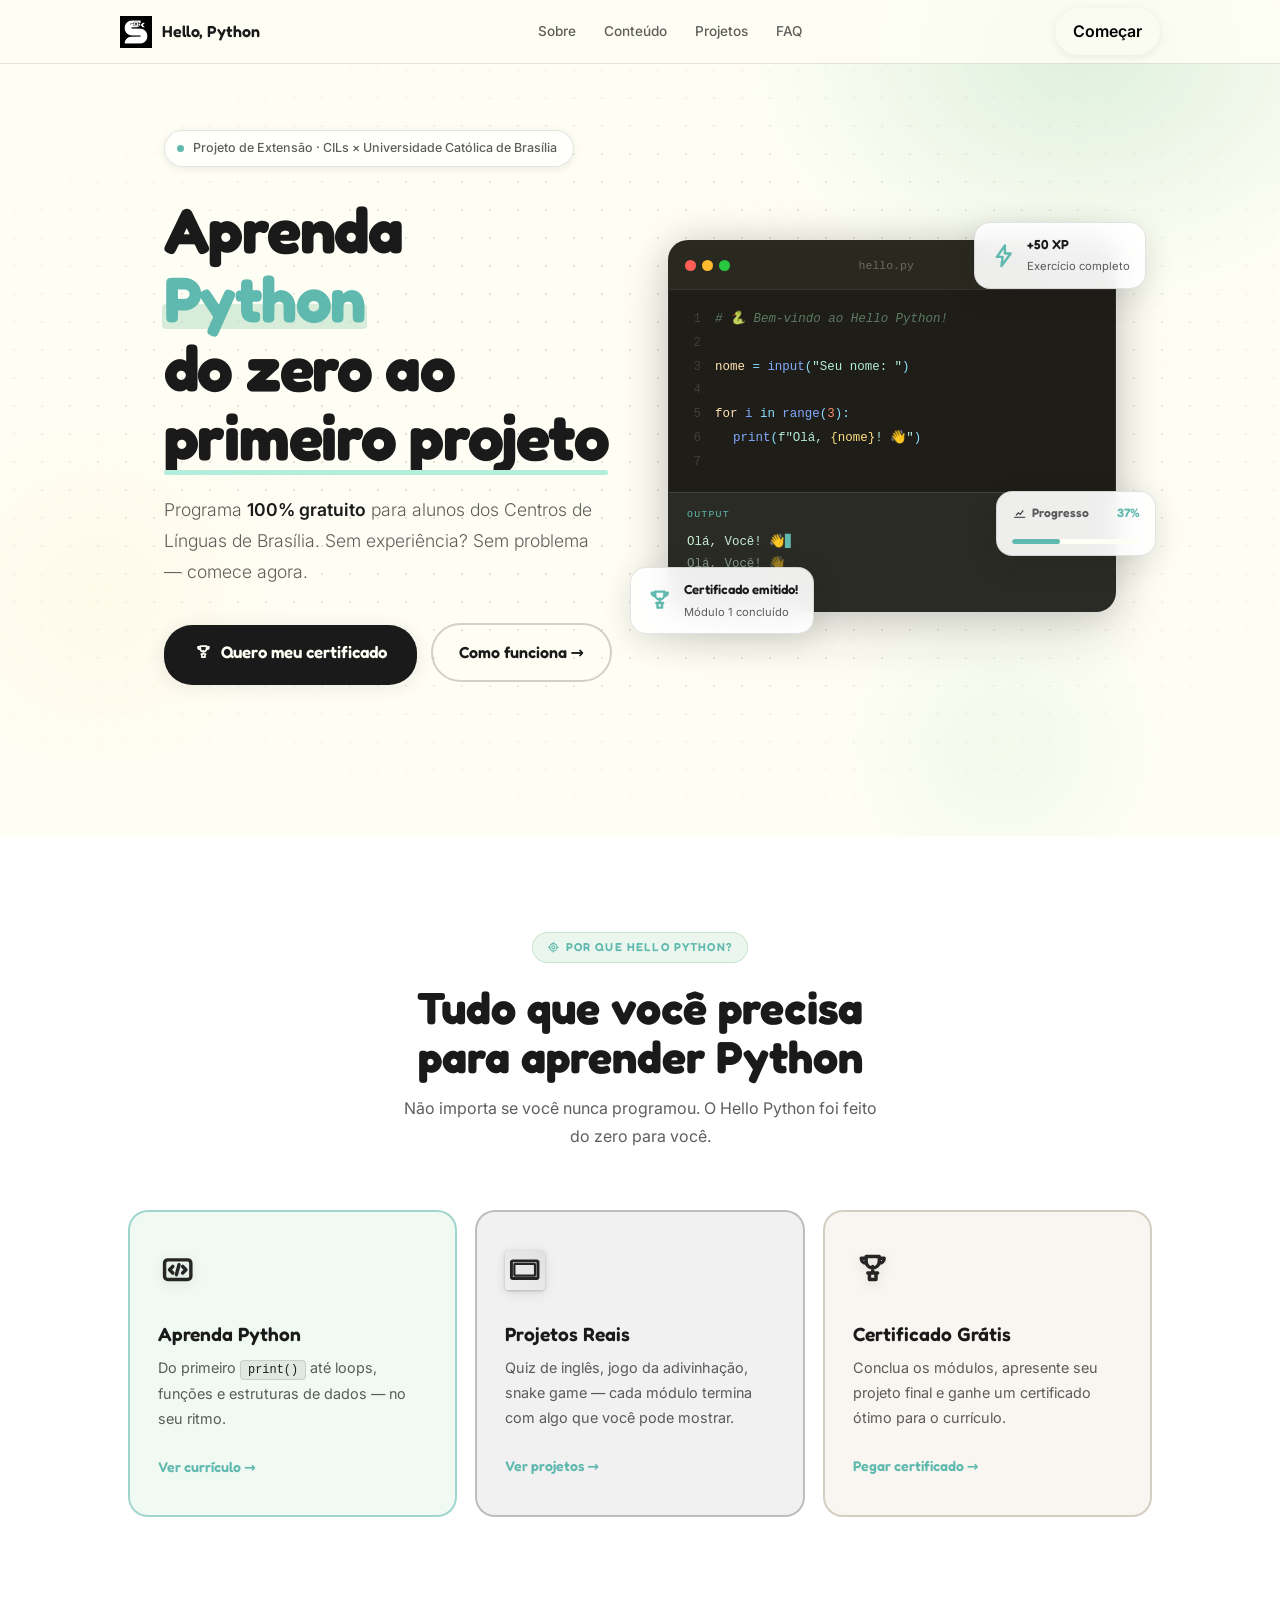
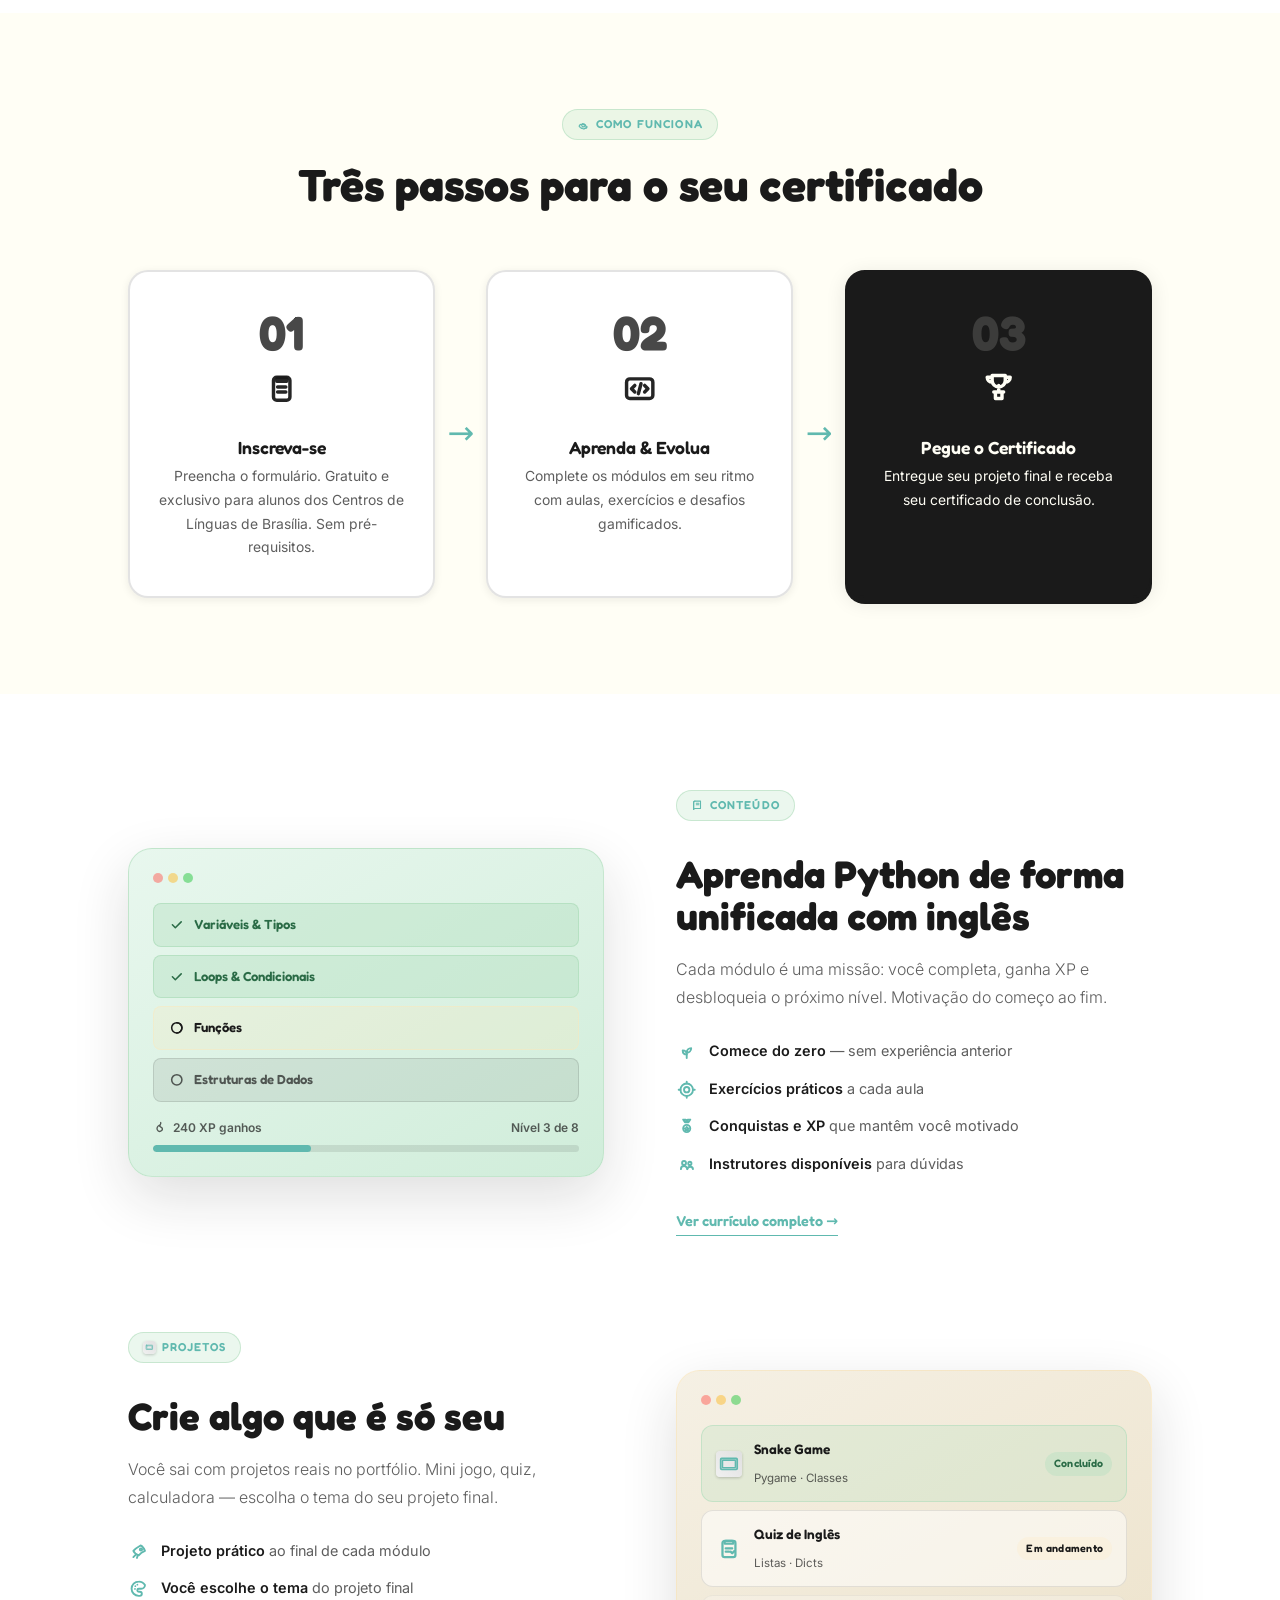
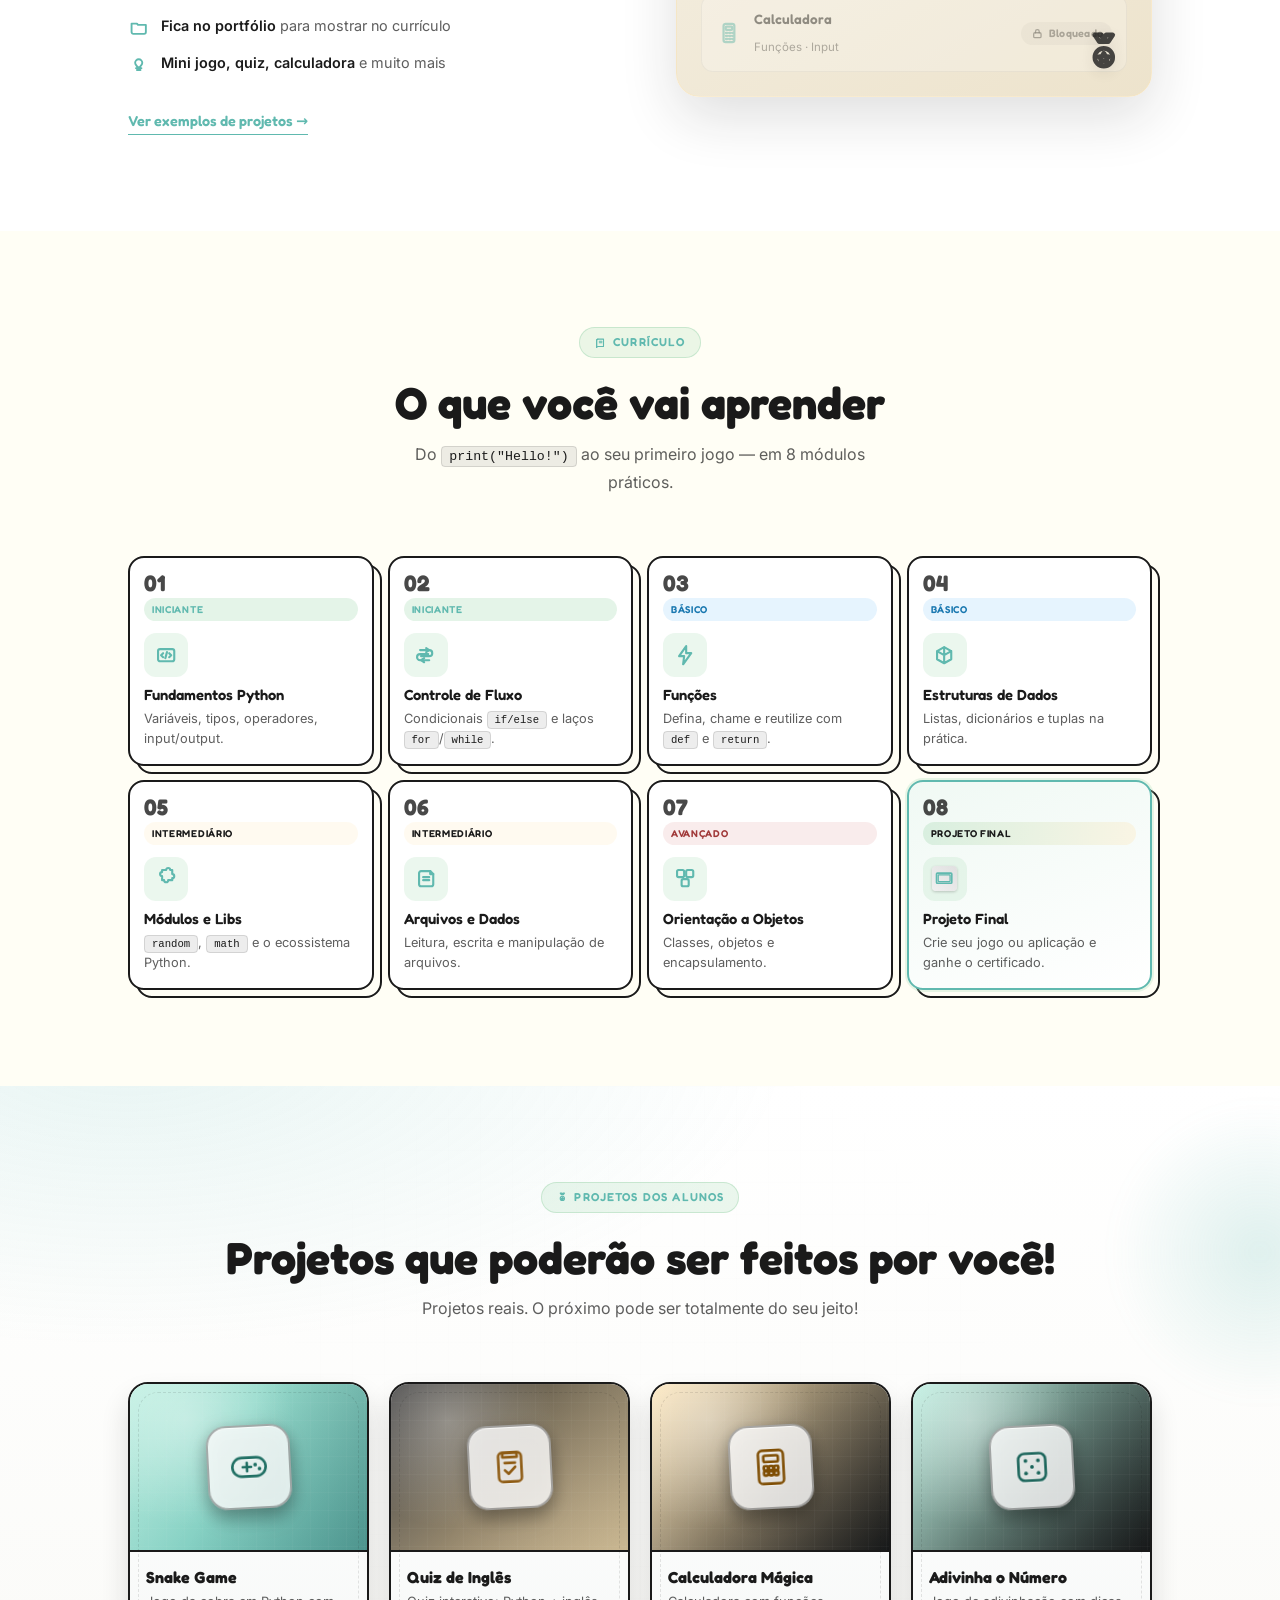
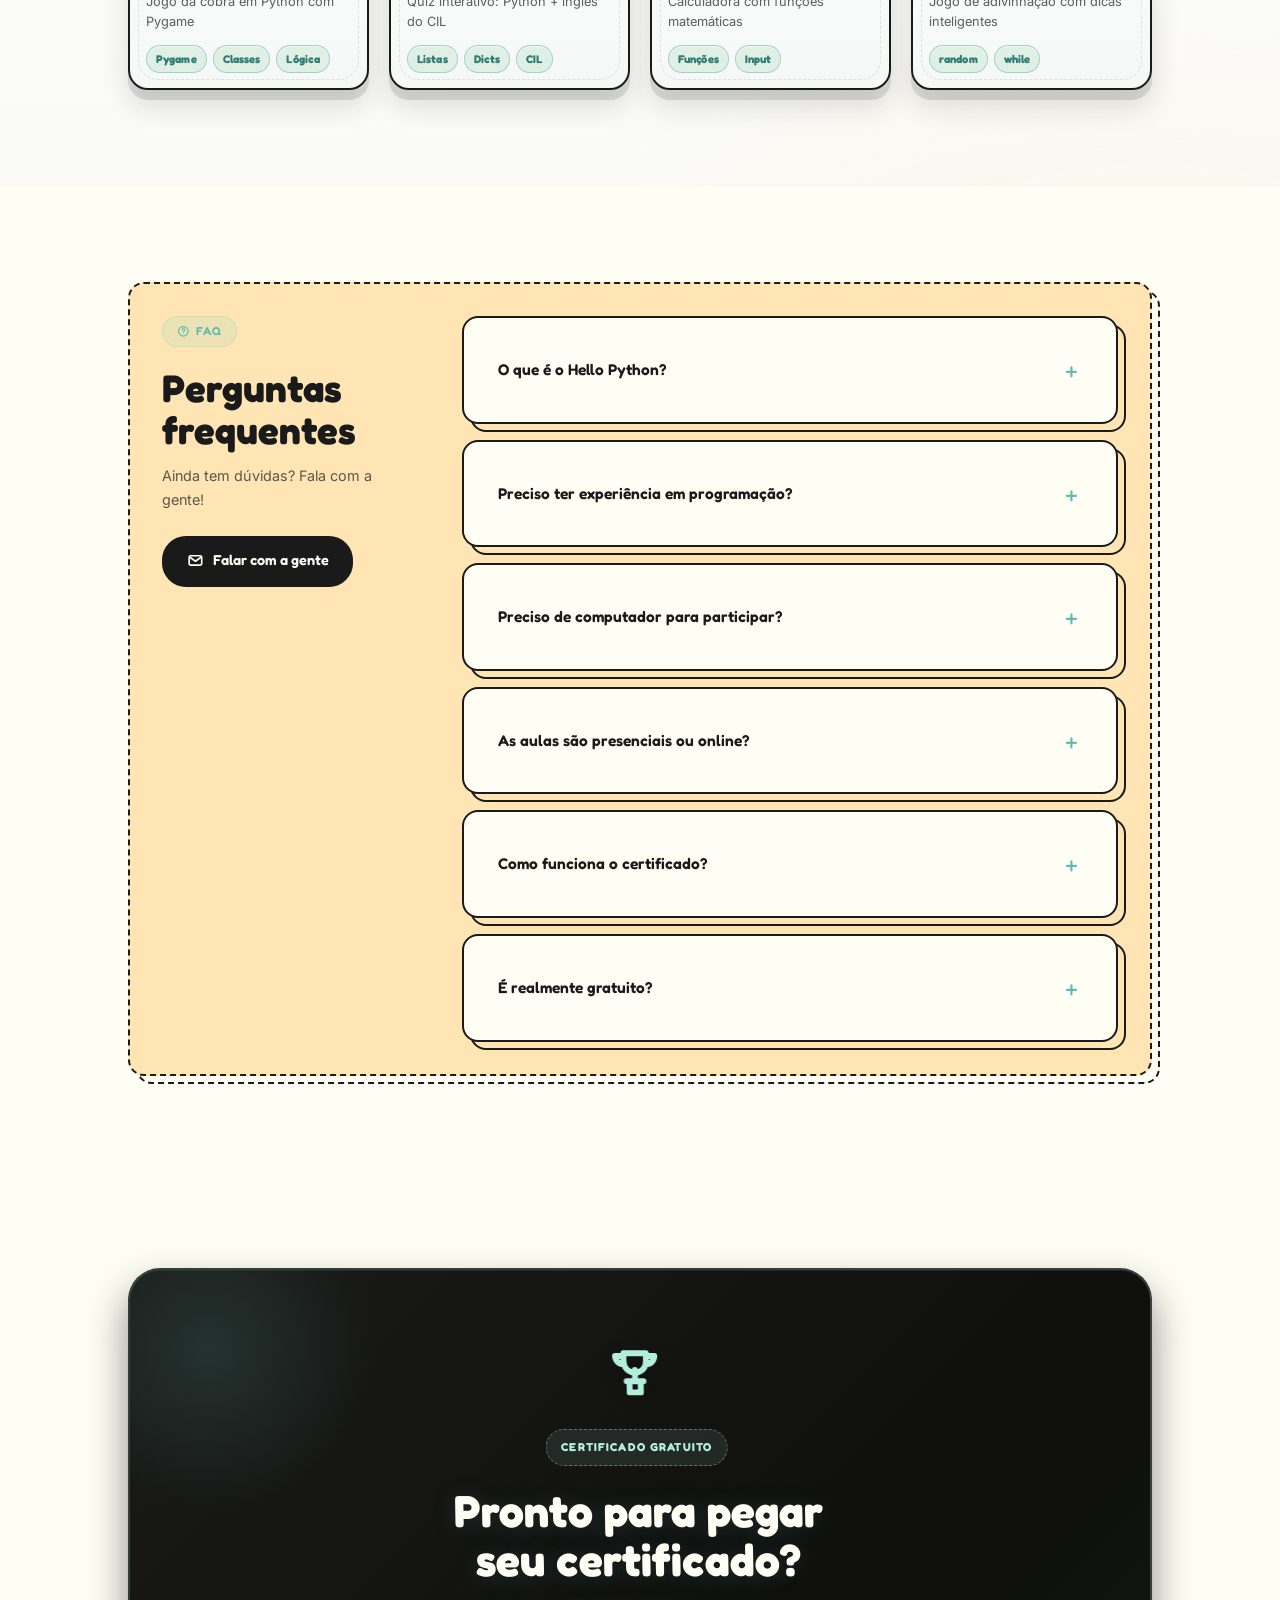
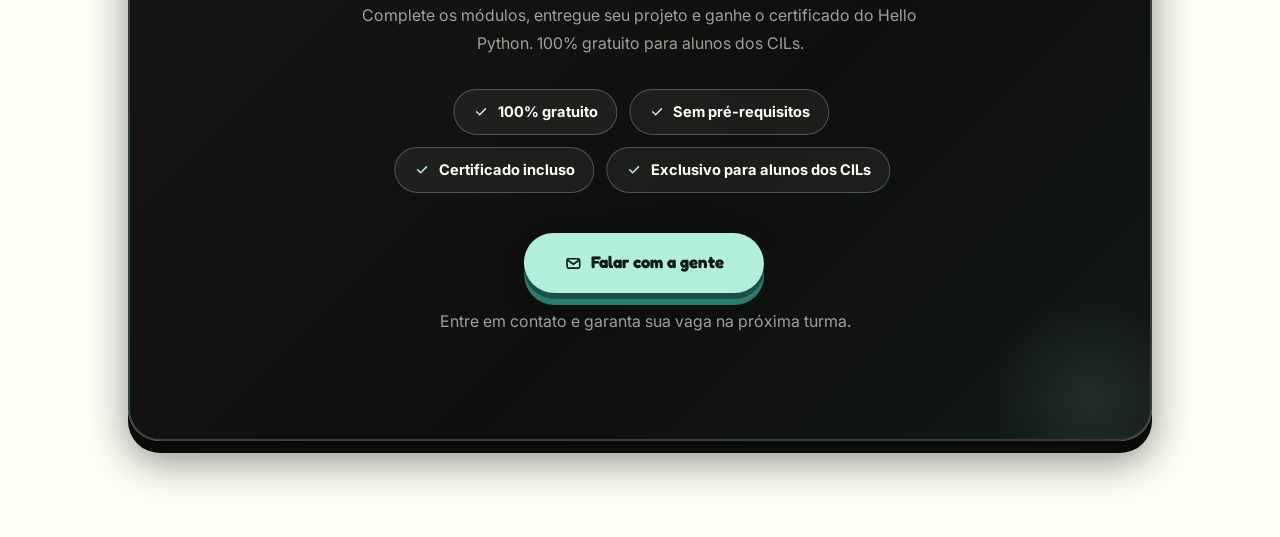
==== commit 4edcdff6: "feat: navbar" ====
--- a/index.html
+++ b/index.html
@@ -18,6 +18,7 @@
     <link rel="stylesheet" href="style.css" />
   </head>
   <body>
+
     <svg
       class="icon-sprite"
       aria-hidden="true"
@@ -196,6 +197,30 @@
         <circle cx="12" cy="12" r="7" />
       </symbol>
     </svg>
+
+        <!--NAVBAR-->
+        <nav class="navbar">
+          <div class="nav-container">
+        
+            <!-- Logo -->
+            <div class="nav-logo">
+              <img src="./img/logo_black.png" alt="Hello Python">
+              <span>Hello, Python</span>
+            </div>
+        
+            <!-- Links -->
+            <ul class="nav-links">
+              <li><a href="#missao">Sobre</a></li>
+              <li><a href="#conteudo">Conteúdo</a></li>
+              <li><a href="#projetos">Projetos</a></li>
+              <li><a href="#faq">FAQ</a></li>
+            </ul>
+        
+            <!-- Botão -->
+            <a href="#certificado" class="nav-btn">Começar</a>
+        
+          </div>
+        </nav>
 
     <section class="hero" id="hero">
       <!-- decorative blobs -->
--- a/style.css
+++ b/style.css
@@ -87,12 +87,119 @@
   scroll-behavior: smooth;
   -webkit-text-size-adjust: 100%;
 }
+
 body {
   font-family: var(--ff-body);
   background: var(--bg);
   color: var(--text-bd);
   line-height: 1.65;
   overflow-x: hidden;
+  padding-top: 0px;
+}
+
+/* ─── NAVBAR ─── */
+.navbar {
+  position: fixed;
+  top: 0;
+  width: 100%;
+  height: var(--nav-h);
+  z-index: 999;
+  background: rgba(255, 254, 245, 0.8);
+  backdrop-filter: blur(10px);
+  border-bottom: 1px solid var(--border);
+}
+
+.nav-container {
+  max-width: var(--max-w);
+  margin: 0 auto;
+  padding: 0 20px;
+  height: 100%;
+
+  display: flex;
+  align-items: center;
+  justify-content: space-between;
+}
+
+/* Logo */
+.nav-logo {
+  display: flex;
+  align-items: center;
+  gap: 10px;
+  font-family: var(--ff-head);
+  font-weight: 600;
+  color: var(--text-hd);
+}
+
+.nav-logo img {
+  width: 32px;
+  height: 32px;
+}
+
+.nav-links {
+  display: flex;
+  gap: 28px;
+  list-style: none;
+}
+
+.nav-links a {
+  text-decoration: none;
+  color: var(--text-lt);
+  font-family: var(--ff-body);
+  font-weight: 500;
+  transition: var(--dur) var(--ease);
+}
+
+.nav-links a:hover {
+  color: var(--mint-dk);
+}
+
+.nav-btn {
+  background: var(--mint);
+  color: var(--brown);
+  padding: 10px 18px;
+  border-radius: var(--rpill);
+  font-weight: 600;
+  text-decoration: none;
+  box-shadow: var(--s1);
+  transition: var(--dur) var(--spring);
+}
+
+.nav-btn:hover {
+  background: var(--mint-dk);
+  transform: translateY(-2px);
+  box-shadow: var(--s2);
+}
+
+.nav-links {
+  display: flex;
+  gap: 30px;
+  list-style: none;
+}
+
+.nav-links a {
+  text-decoration: none;
+  color: #c9d1d9;
+  font-weight: 500;
+  transition: 0.2s;
+}
+
+.nav-links a:hover {
+  color: var(--green);
+}
+
+.nav-btn {
+  background: var(--green);
+  color: #000;
+  padding: 10px 18px;
+  border-radius: 999px;
+  font-weight: 600;
+  text-decoration: none;
+  transition: 0.2s;
+}
+
+.nav-btn:hover {
+  background: var(--green2);
+  transform: translateY(-2px);
 }
 
 /* ─── CUSTOM SNAKE CURSOR ─── */
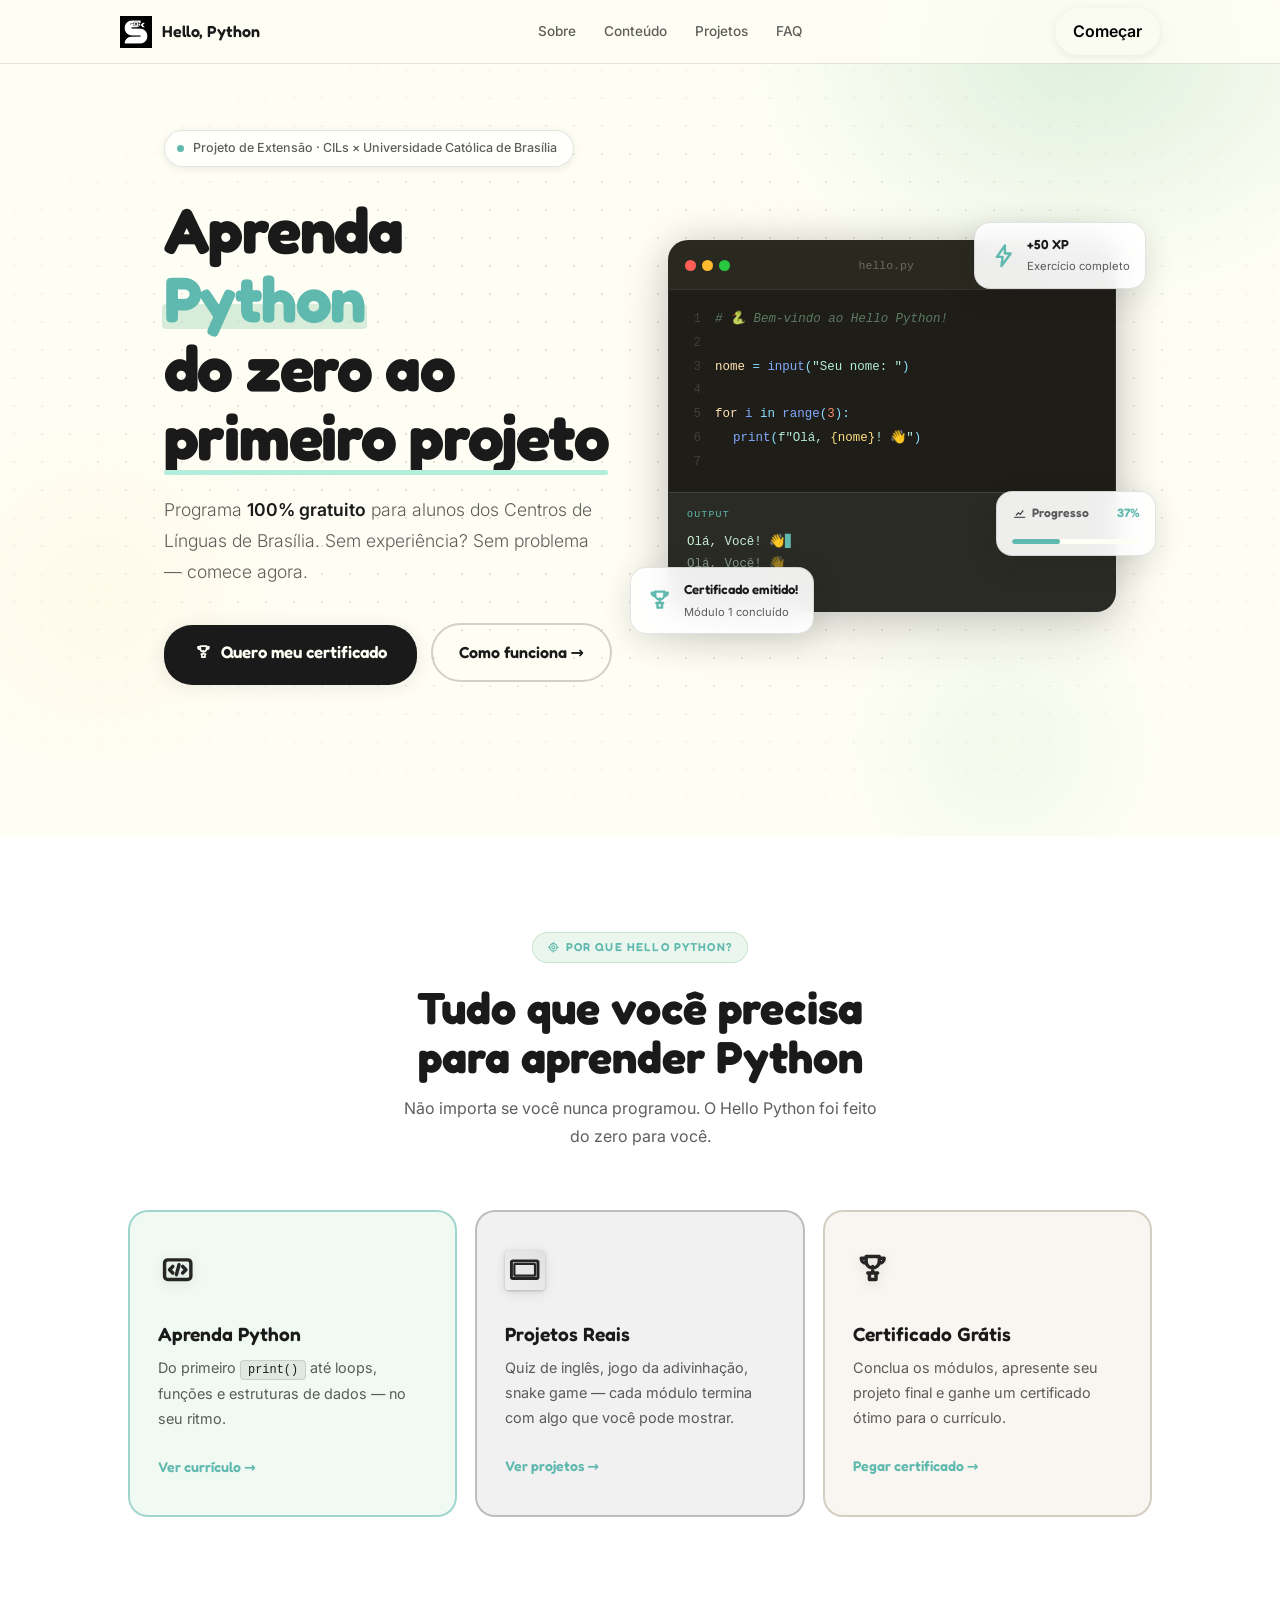
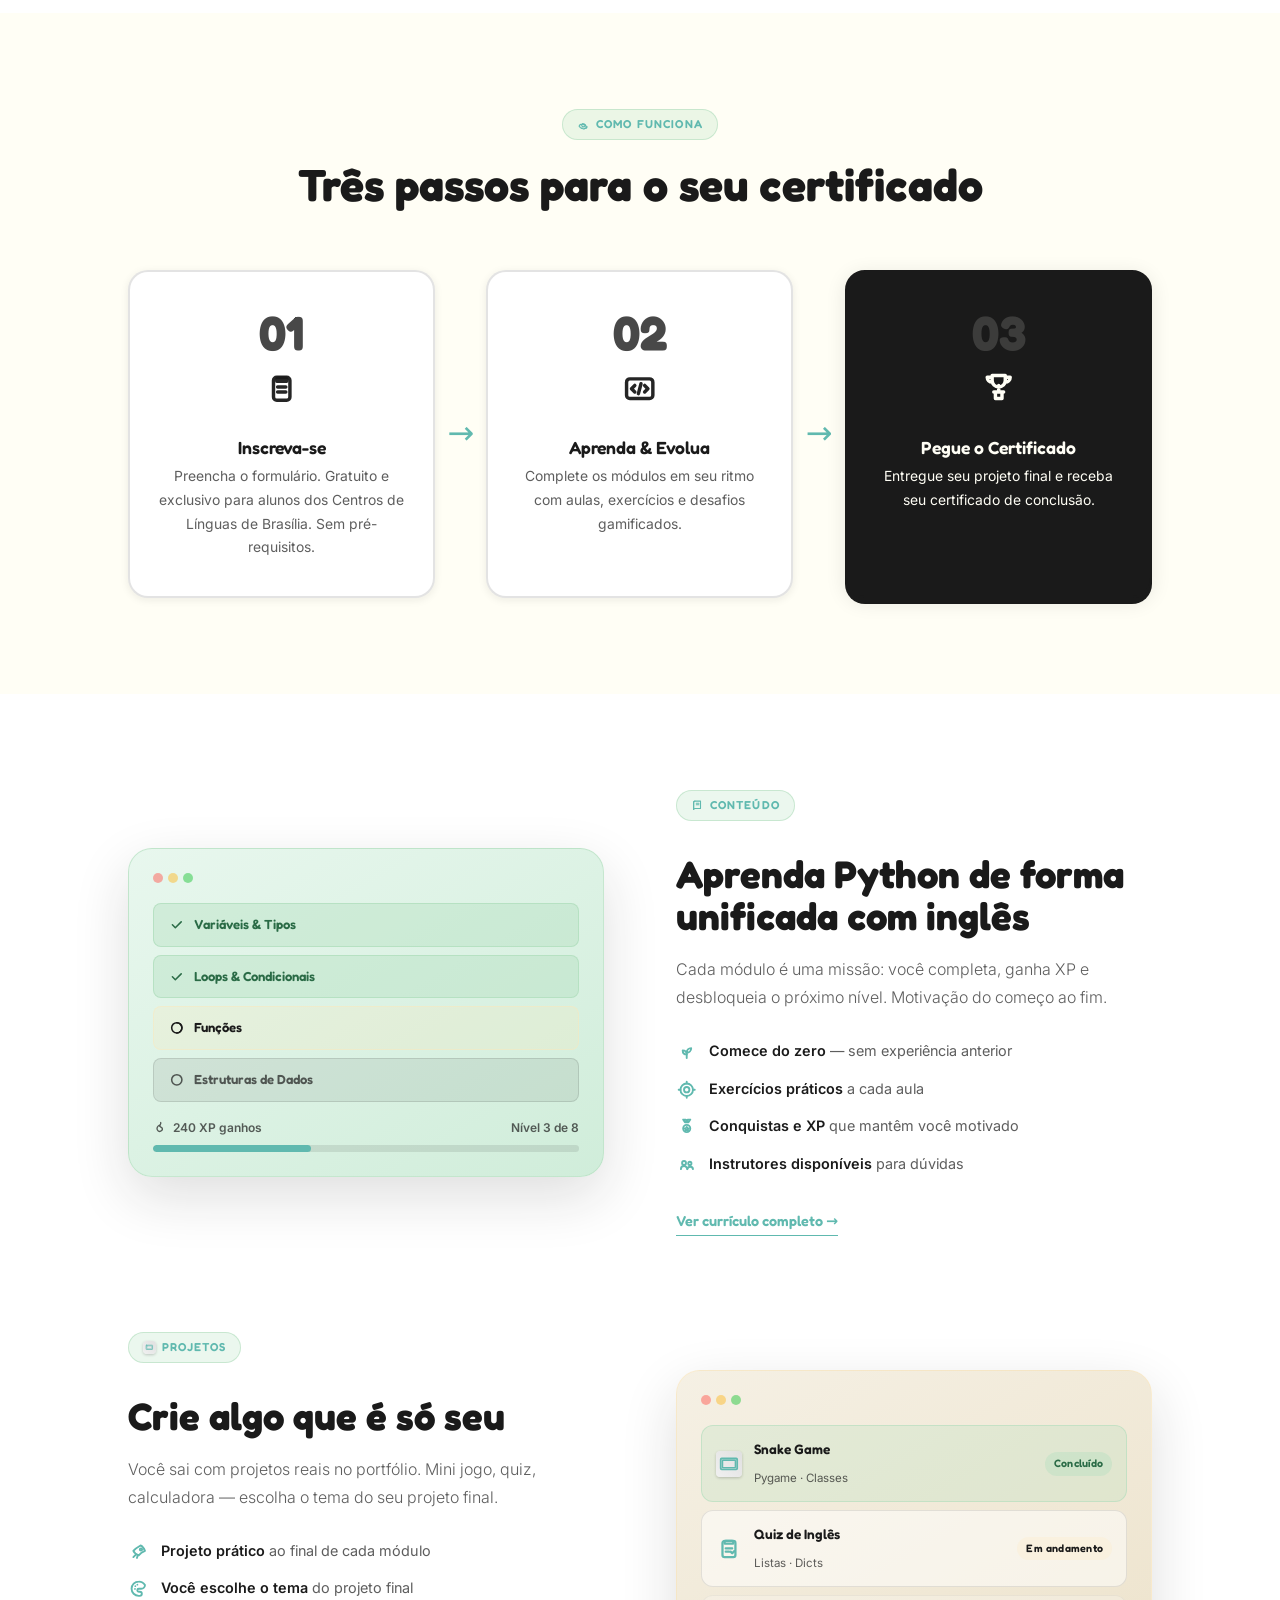
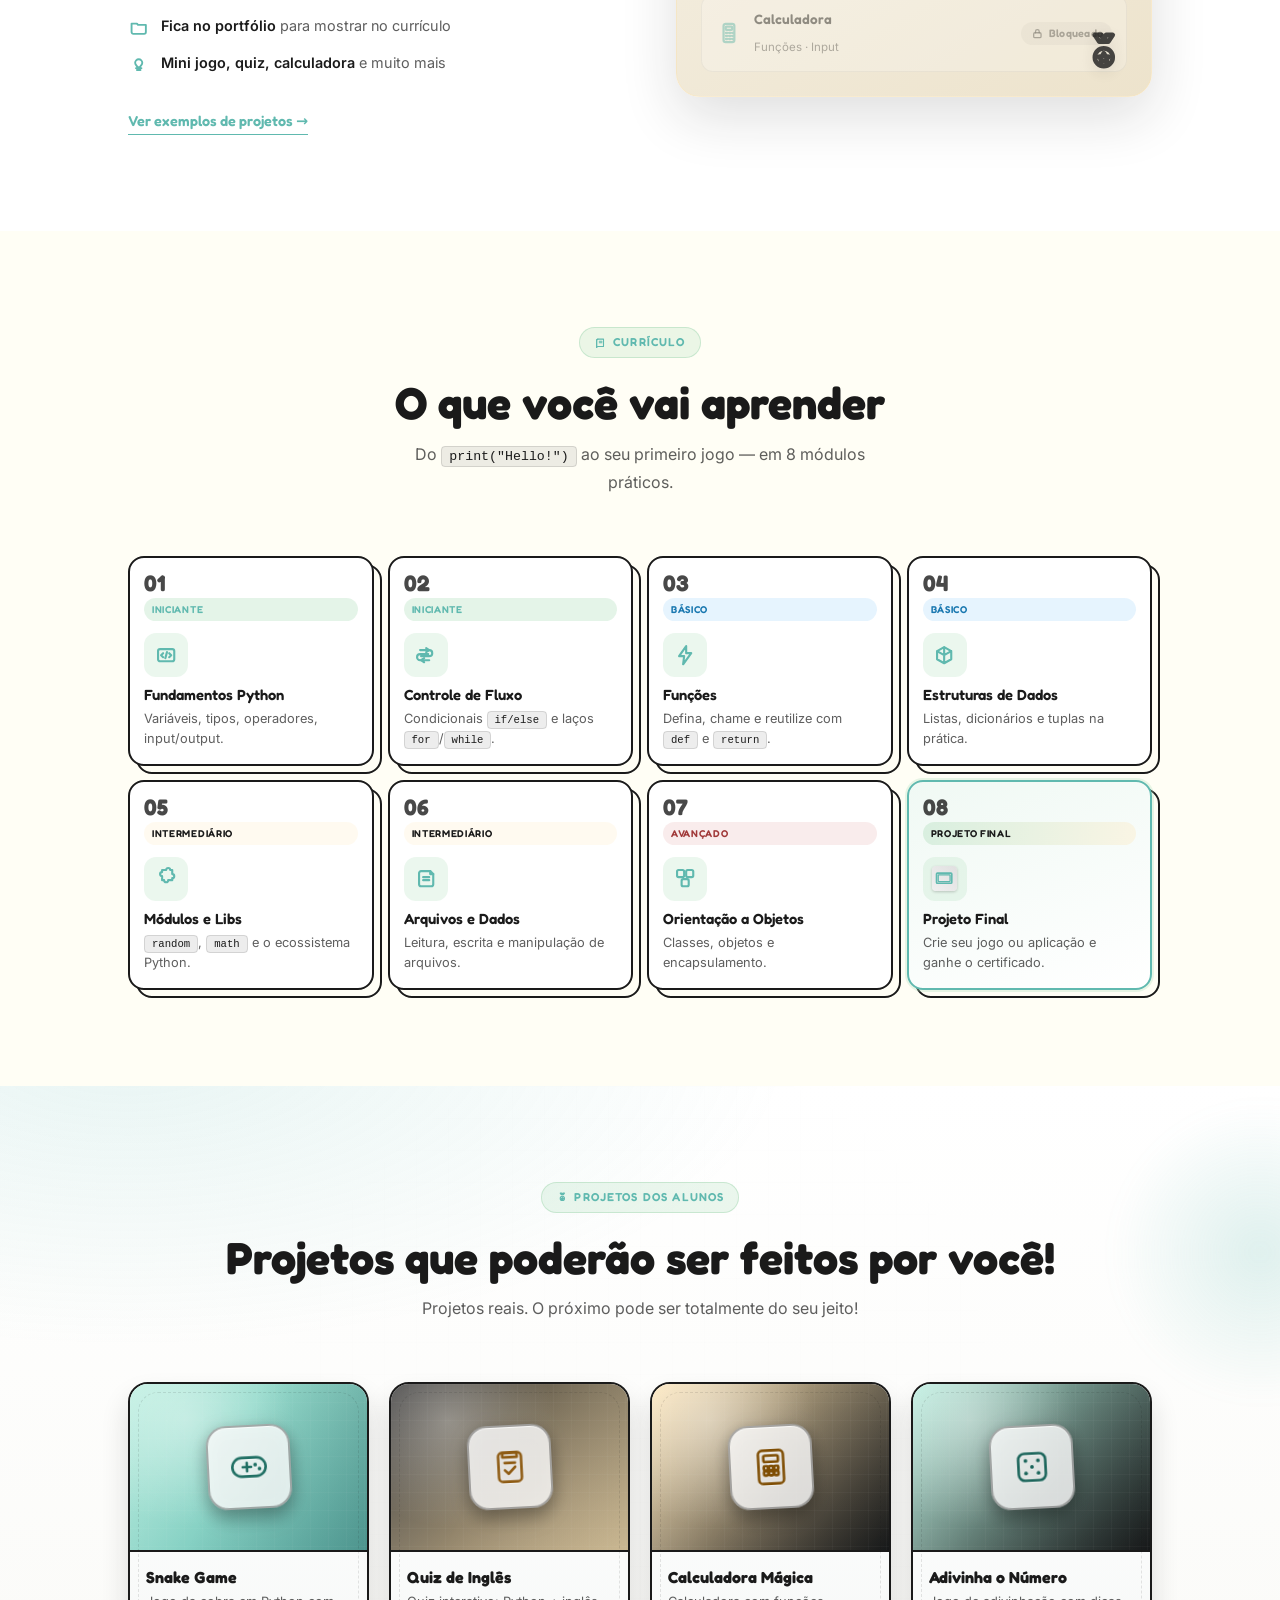
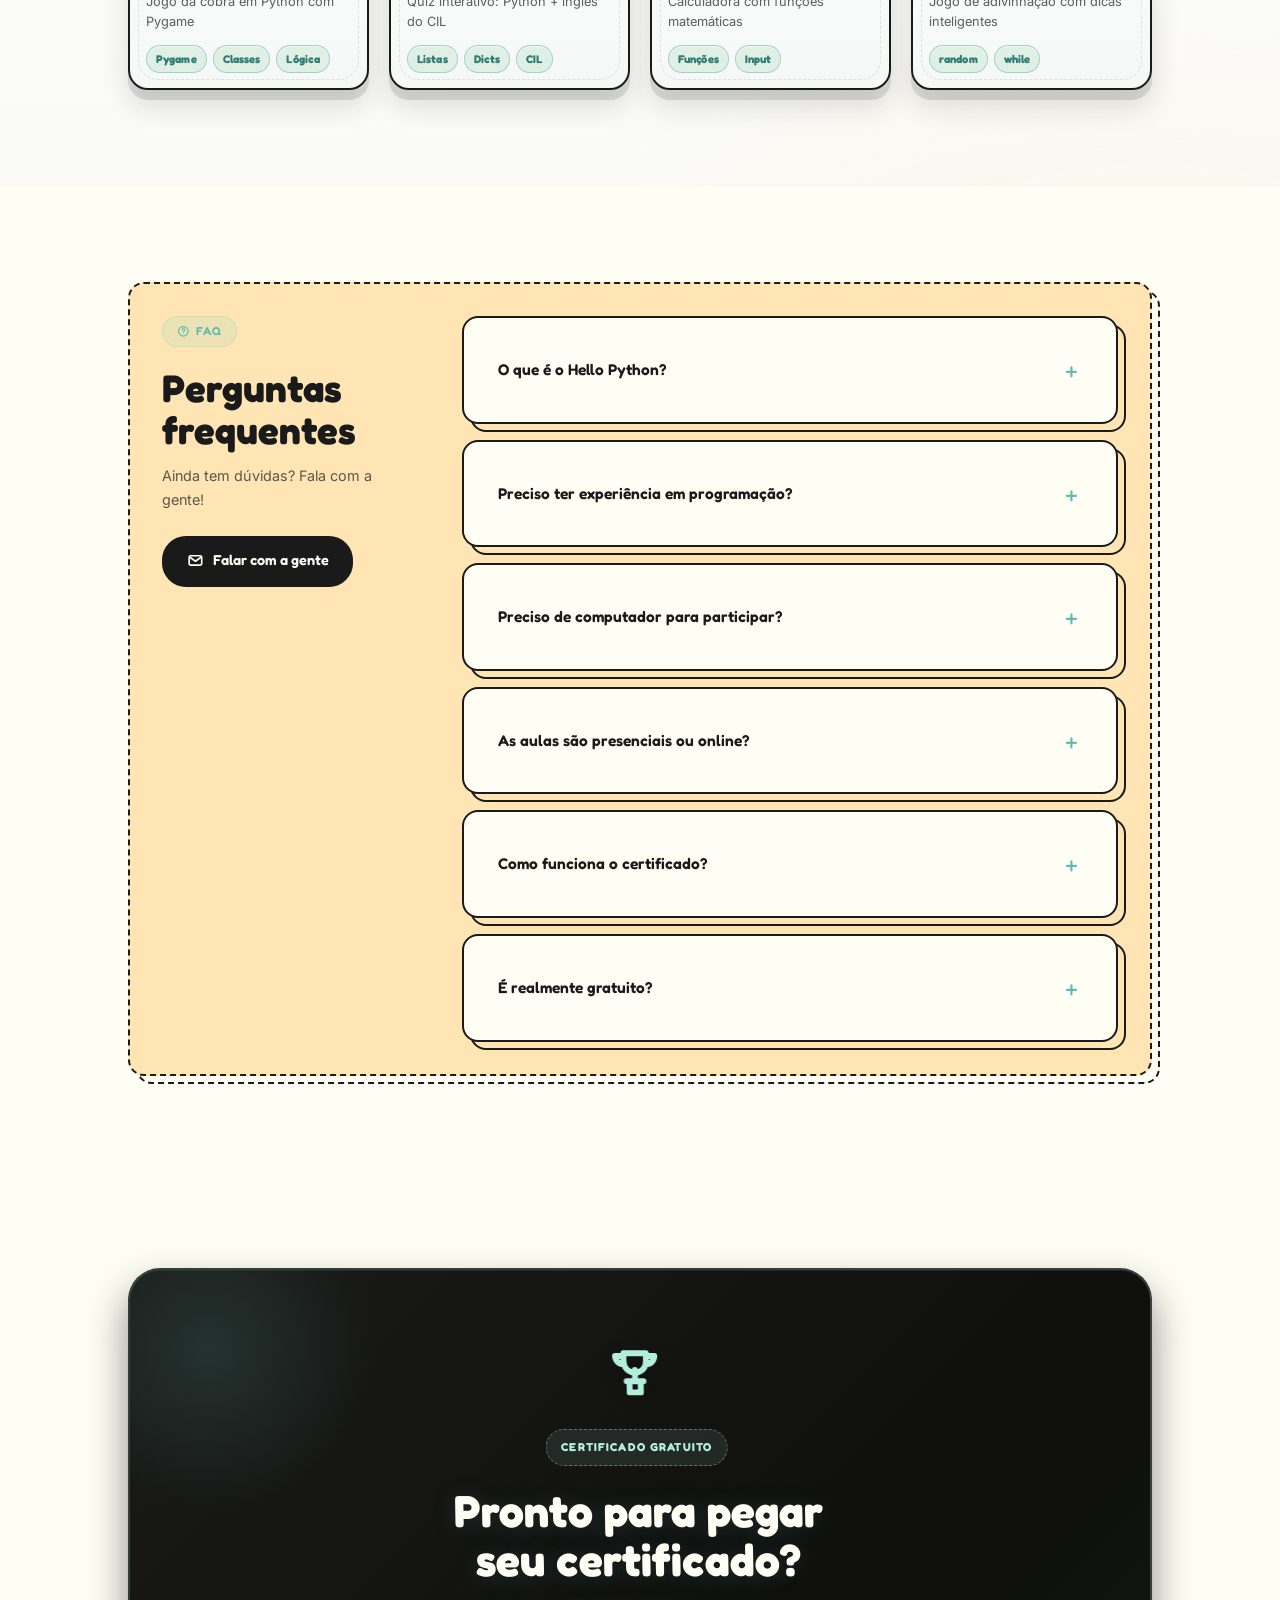
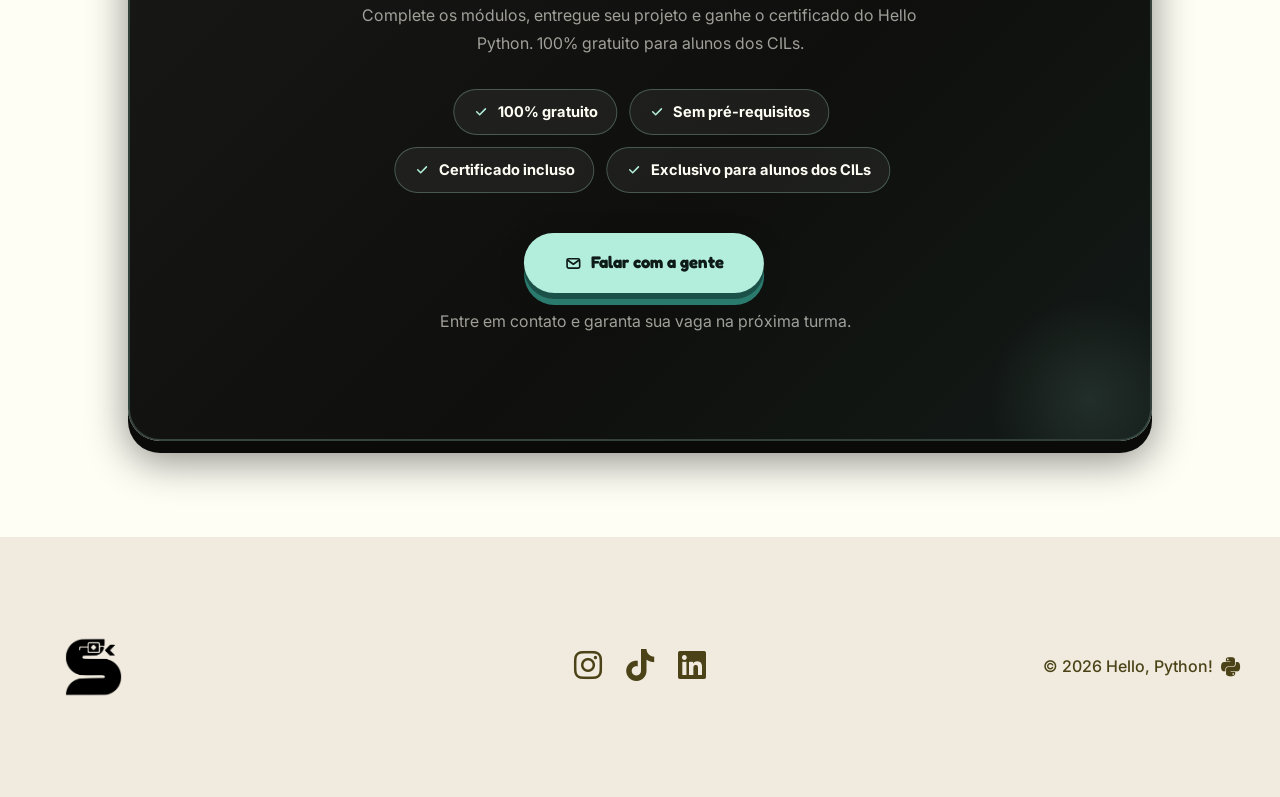
==== commit d0b510d8: "add: footer" ====
--- a/index.html
+++ b/index.html
@@ -16,6 +16,7 @@
       rel="stylesheet"
     />
     <link rel="stylesheet" href="style.css" />
+    <link rel="stylesheet" href="https://cdnjs.cloudflare.com/ajax/libs/font-awesome/6.5.0/css/all.min.css">
   </head>
   <body>
 
@@ -1172,6 +1173,26 @@
       </div>
     </section>
 
+      <footer class="extensao-footer">
+        <div class="footer-container">
+      
+          <div class="footer-logo">
+            <img src="./img/black_nobg.png" alt="Logo do Projeto" class="logo-img">
+          </div>
+      
+          <div class="social-links">
+            <a href="https://www.instagram.com/hellopython.ucb" aria-label="Instagram"><i class="fab fa-instagram"></i></a>
+            <a href="https://www.tiktok.com/@hellopython" aria-label="TikTok"><i class="fab fa-tiktok"></i></a>
+            <a href="https://www.linkedin.com/company/hello-python" aria-label="LinkedIn"><i class="fab fa-linkedin"></i></a>
+          </div>
+      
+          <div class="copyright-info">
+            <p>&copy; 2026 Hello, Python! <i class="fab fa-python python-icon"></i></p>
+          </div>
+      
+        </div>
+      </footer>
+
     <script src="script.js"></script>
   </body>
 </html>
--- a/style.css
+++ b/style.css
@@ -2675,3 +2675,103 @@
 }
 
 /* Theme Toggle Button */
+
+
+/* --- FOOTER --- */ 
+
+@import url('https://fonts.googleapis.com/css2?family=Inter:wght@400;500;600&display=swap');
+
+.extensao-footer {
+  background-color: #F1EBDF;
+  color: #4B4317;
+  font-family: 'Inter', sans-serif;
+  padding: 100px 20px;
+  width: 100%;
+  box-sizing: border-box; /* Previne barra de rolagem horizontal */
+}
+
+.footer-container {
+  max-width: 1200px;
+  margin: 0 auto;
+  display: flex;
+  flex-direction: column; /* No celular, empilha os itens */
+  align-items: center;
+  gap: 32px;
+}
+
+/* --- Logo --- */
+.footer-logo {
+  display: flex;
+  justify-content: center;
+  width: 100%;
+}
+
+.logo-img {
+  max-height: 60px; /* Você pode aumentar ou diminuir a altura da logo aqui */
+  width: auto;
+}
+
+/* --- Redes Sociais --- */
+.social-links {
+  display: flex;
+  justify-content: center;
+  gap: 24px;
+  width: 100%;
+}
+
+.social-links a {
+  color: #4B4317;
+  font-size: 32px;
+  text-decoration: none;
+  transition: color 0.3s ease, transform 0.2s ease;
+}
+
+.social-links a:hover {
+  color: #B1DEBD;
+  transform: translateY(-2px);
+}
+
+/* --- Copyright --- */
+.copyright-info {
+  display: flex;
+  justify-content: center;
+  width: 100%;
+}
+
+.copyright-info p {
+  margin: 0;
+  font-size: 16px;
+  font-weight: 500;
+  display: flex;
+  align-items: center;
+  gap: 8px;
+}
+
+.python-icon {
+  font-size: 22px;
+}
+
+/* --- Responsividade para PC (As 3 Colunas) --- */
+@media (min-width: 768px) {
+  .footer-container {
+    flex-direction: row;
+    justify-content: space-between;
+    gap: 0;
+  }
+
+  /* O "flex: 1" divide o espaço igualmente em 3 partes */
+  .footer-logo {
+    flex: 1;
+    justify-content: flex-start; /* Empurra a logo para a esquerda */
+  }
+
+  .social-links {
+    flex: 1;
+    justify-content: center; /* Mantém os ícones cravados no meio */
+  }
+
+  .copyright-info {
+    flex: 1;
+    justify-content: flex-end; /* Empurra o texto para a direita */
+  }
+}
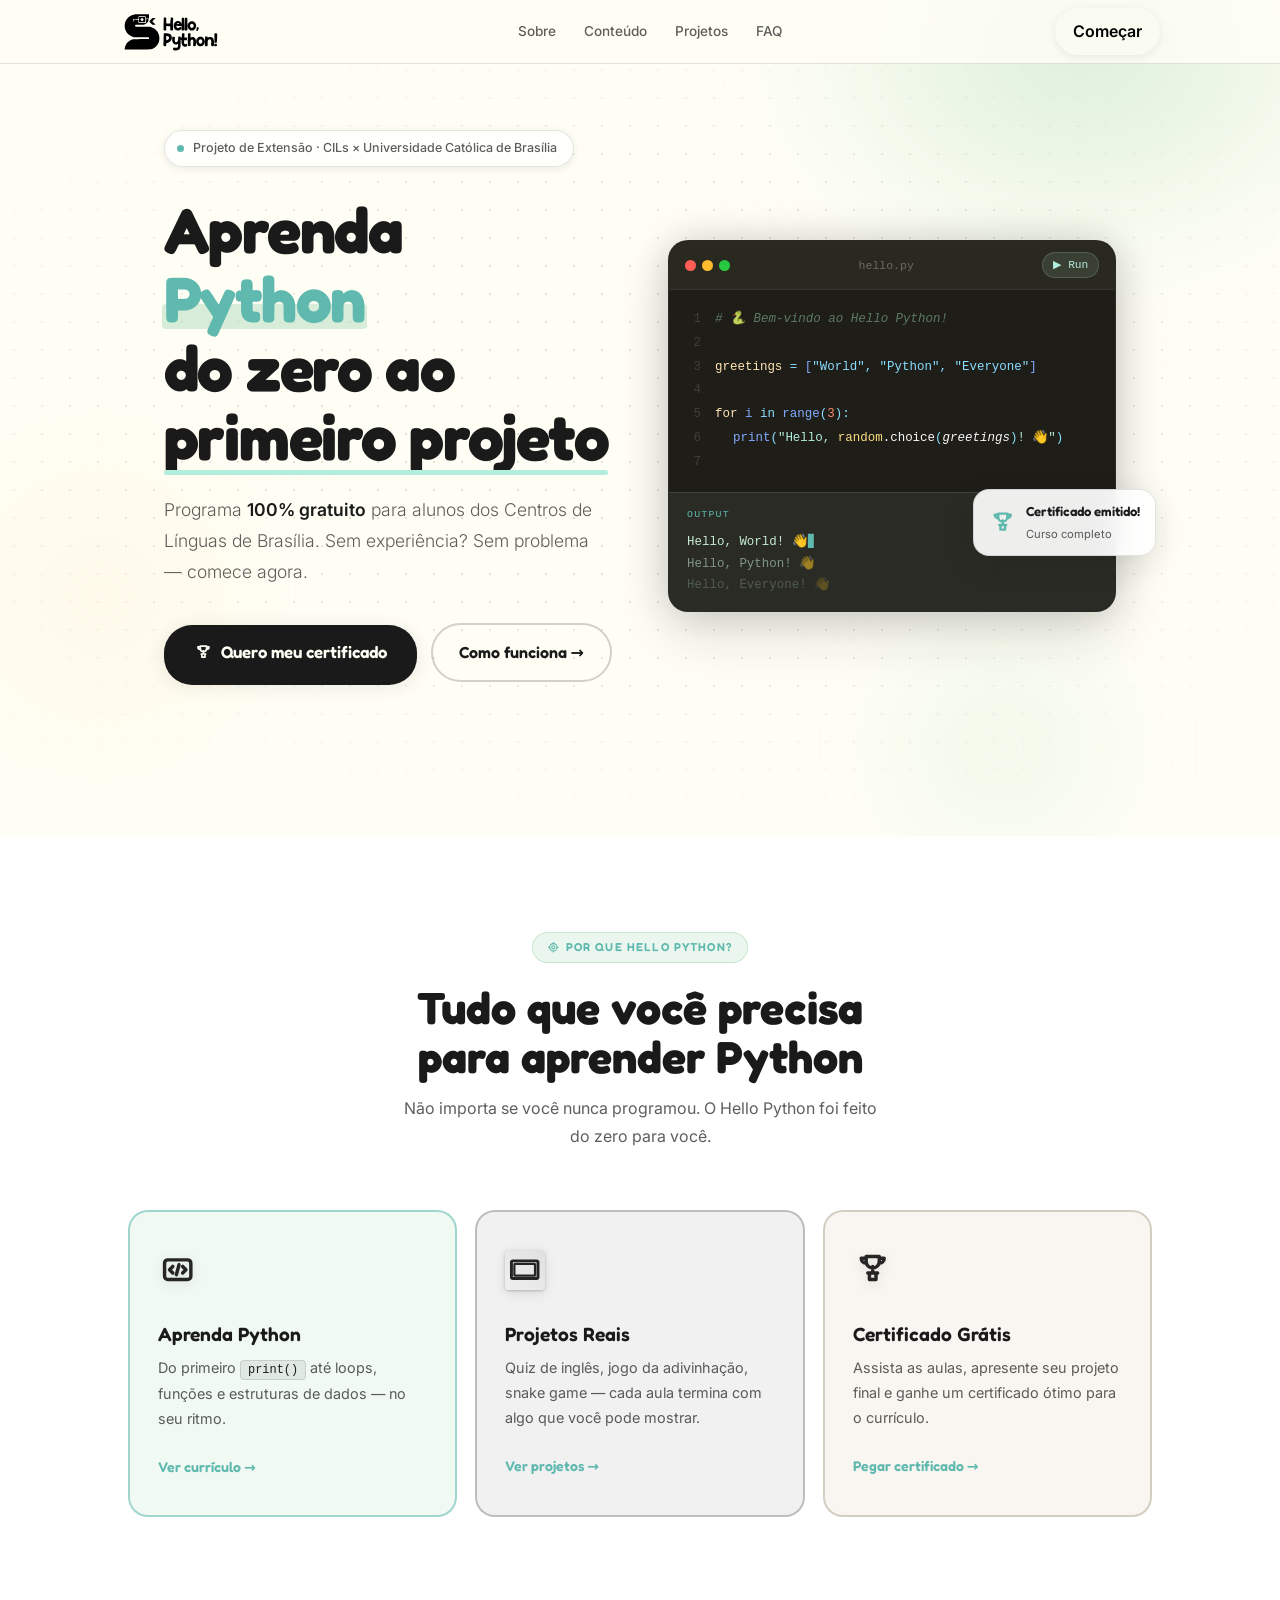
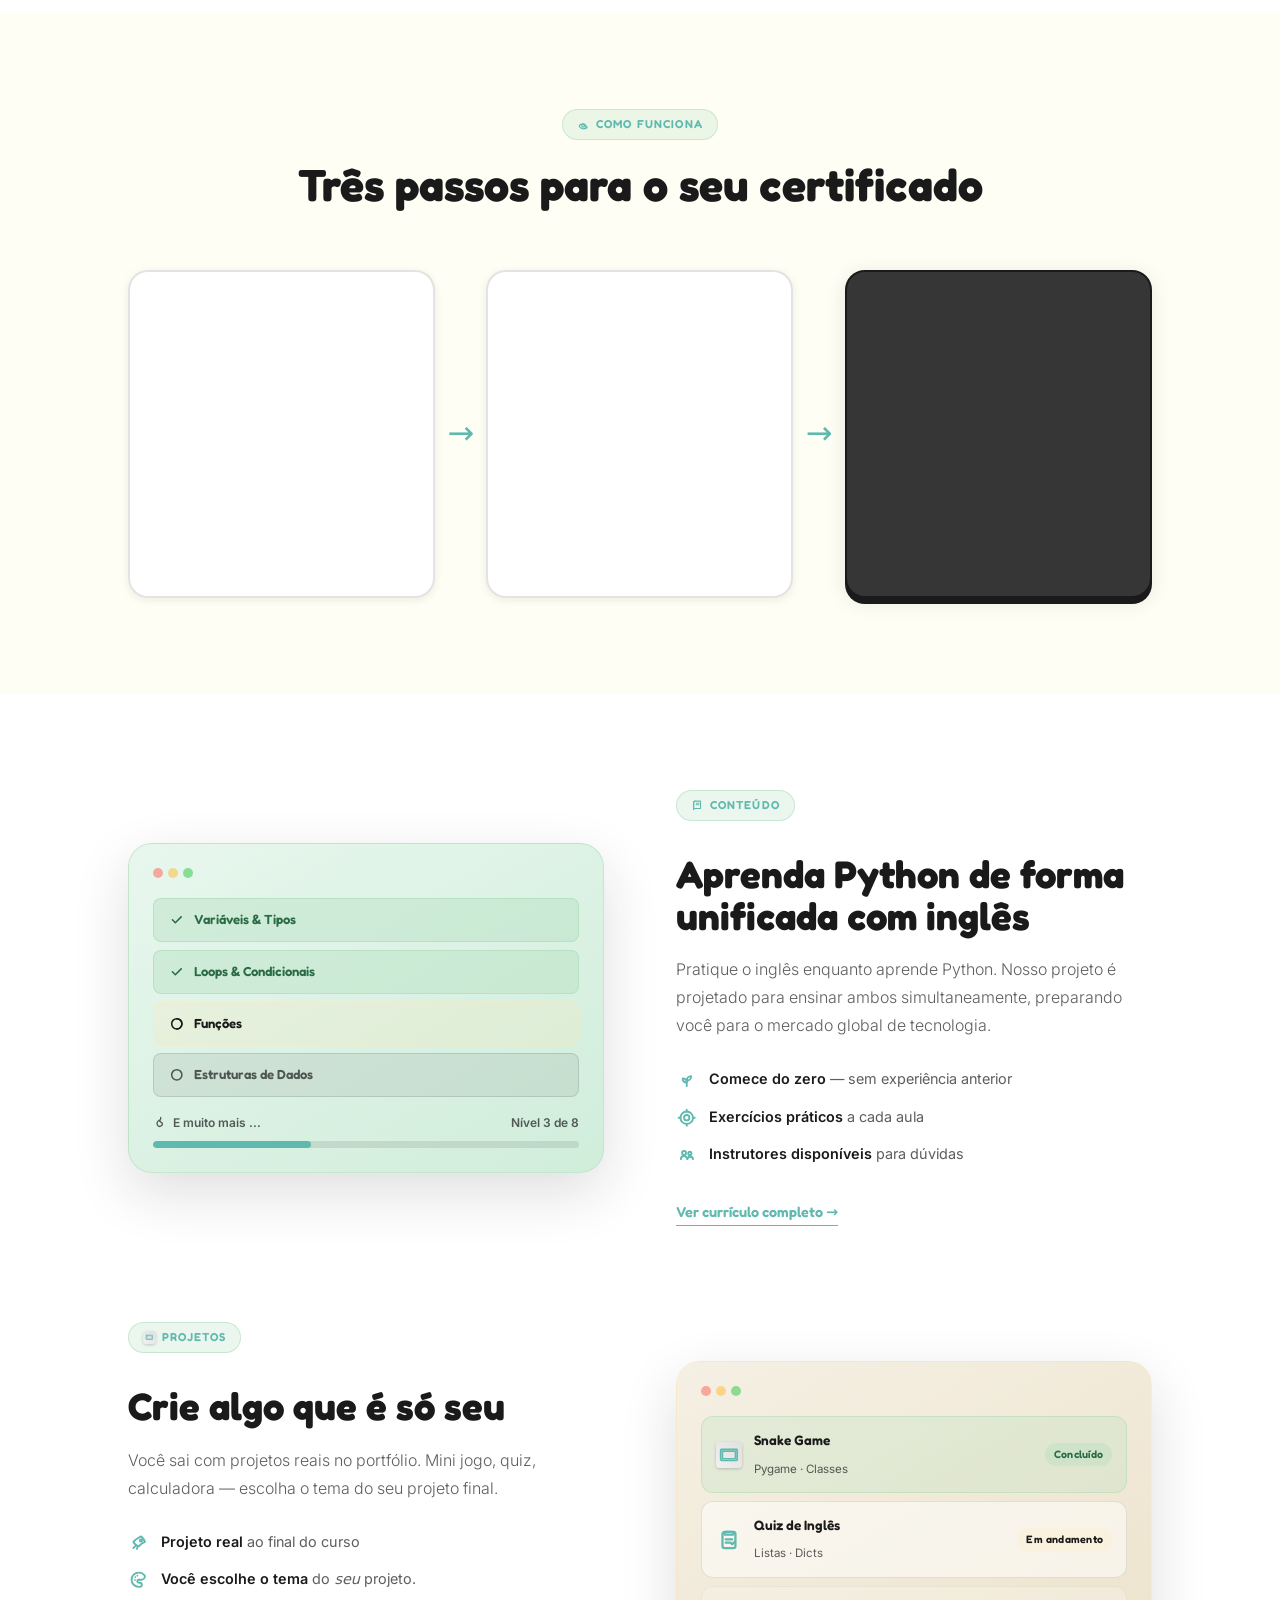
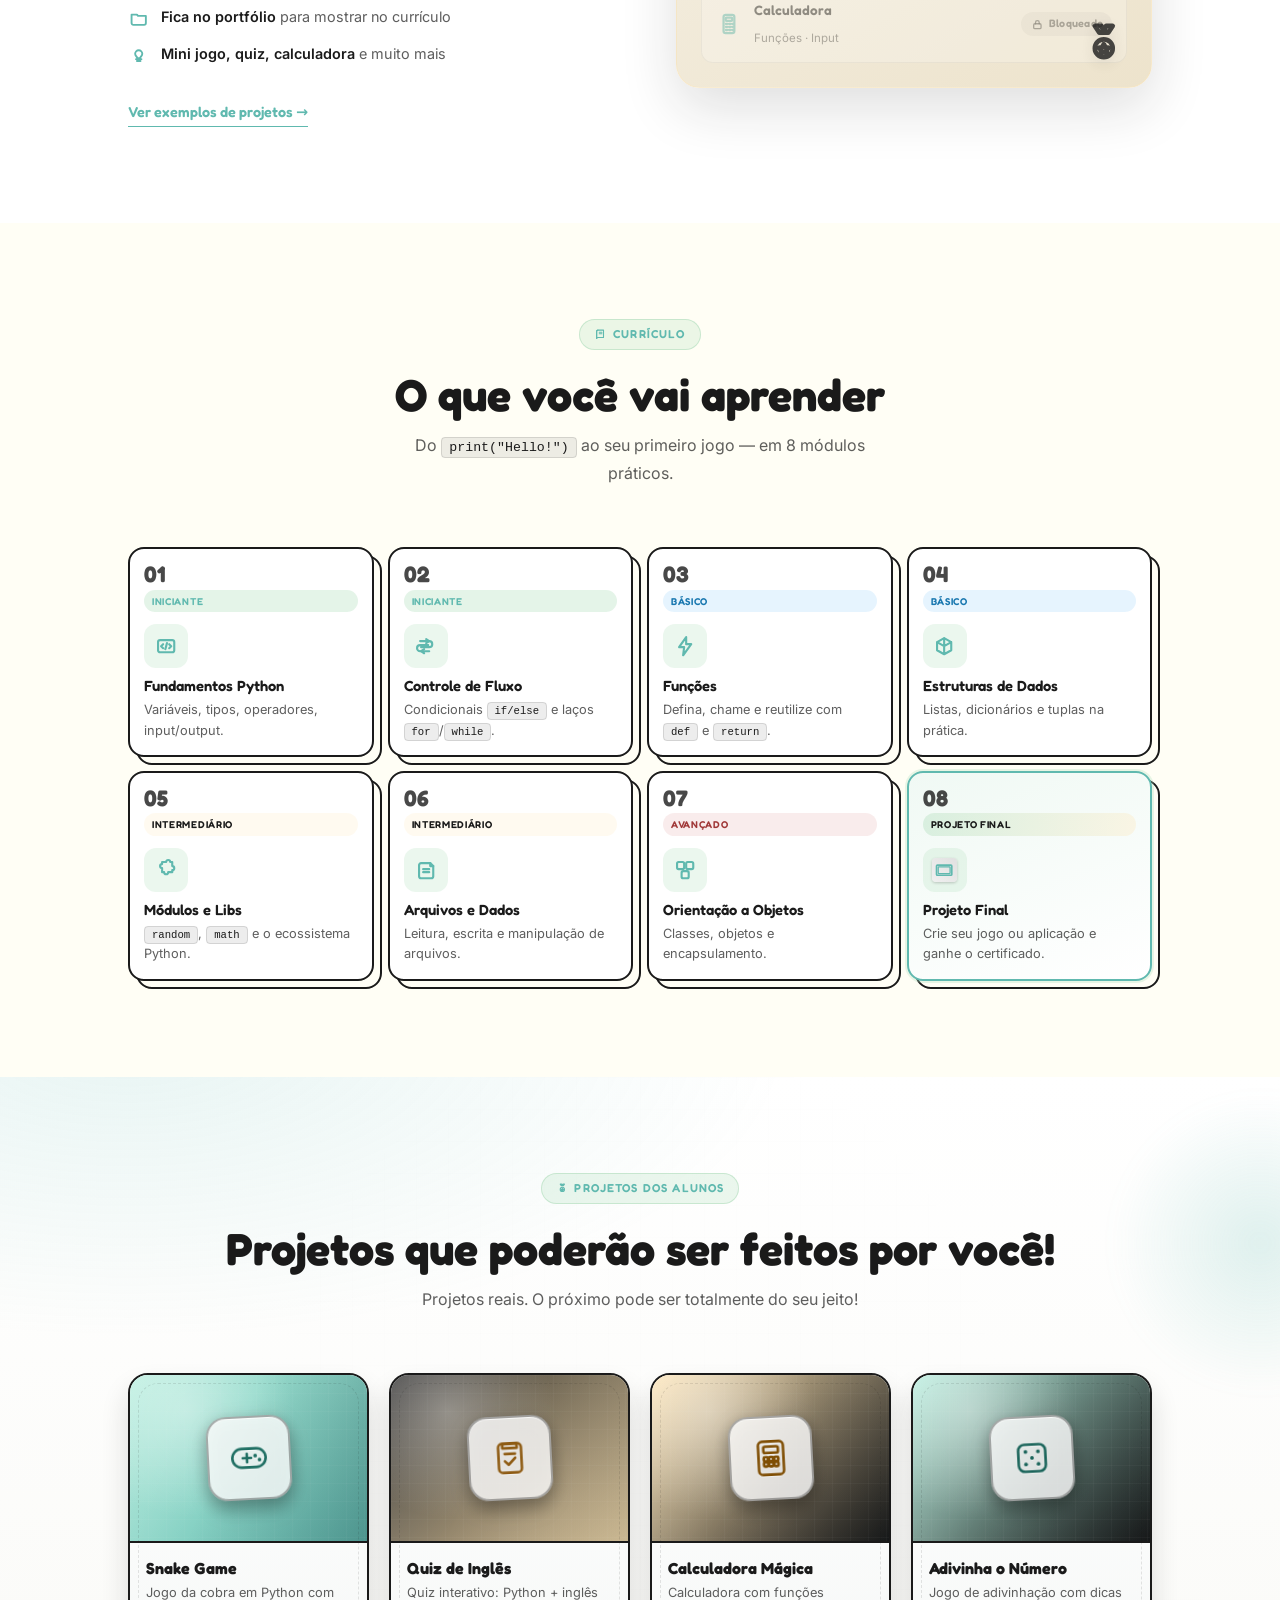
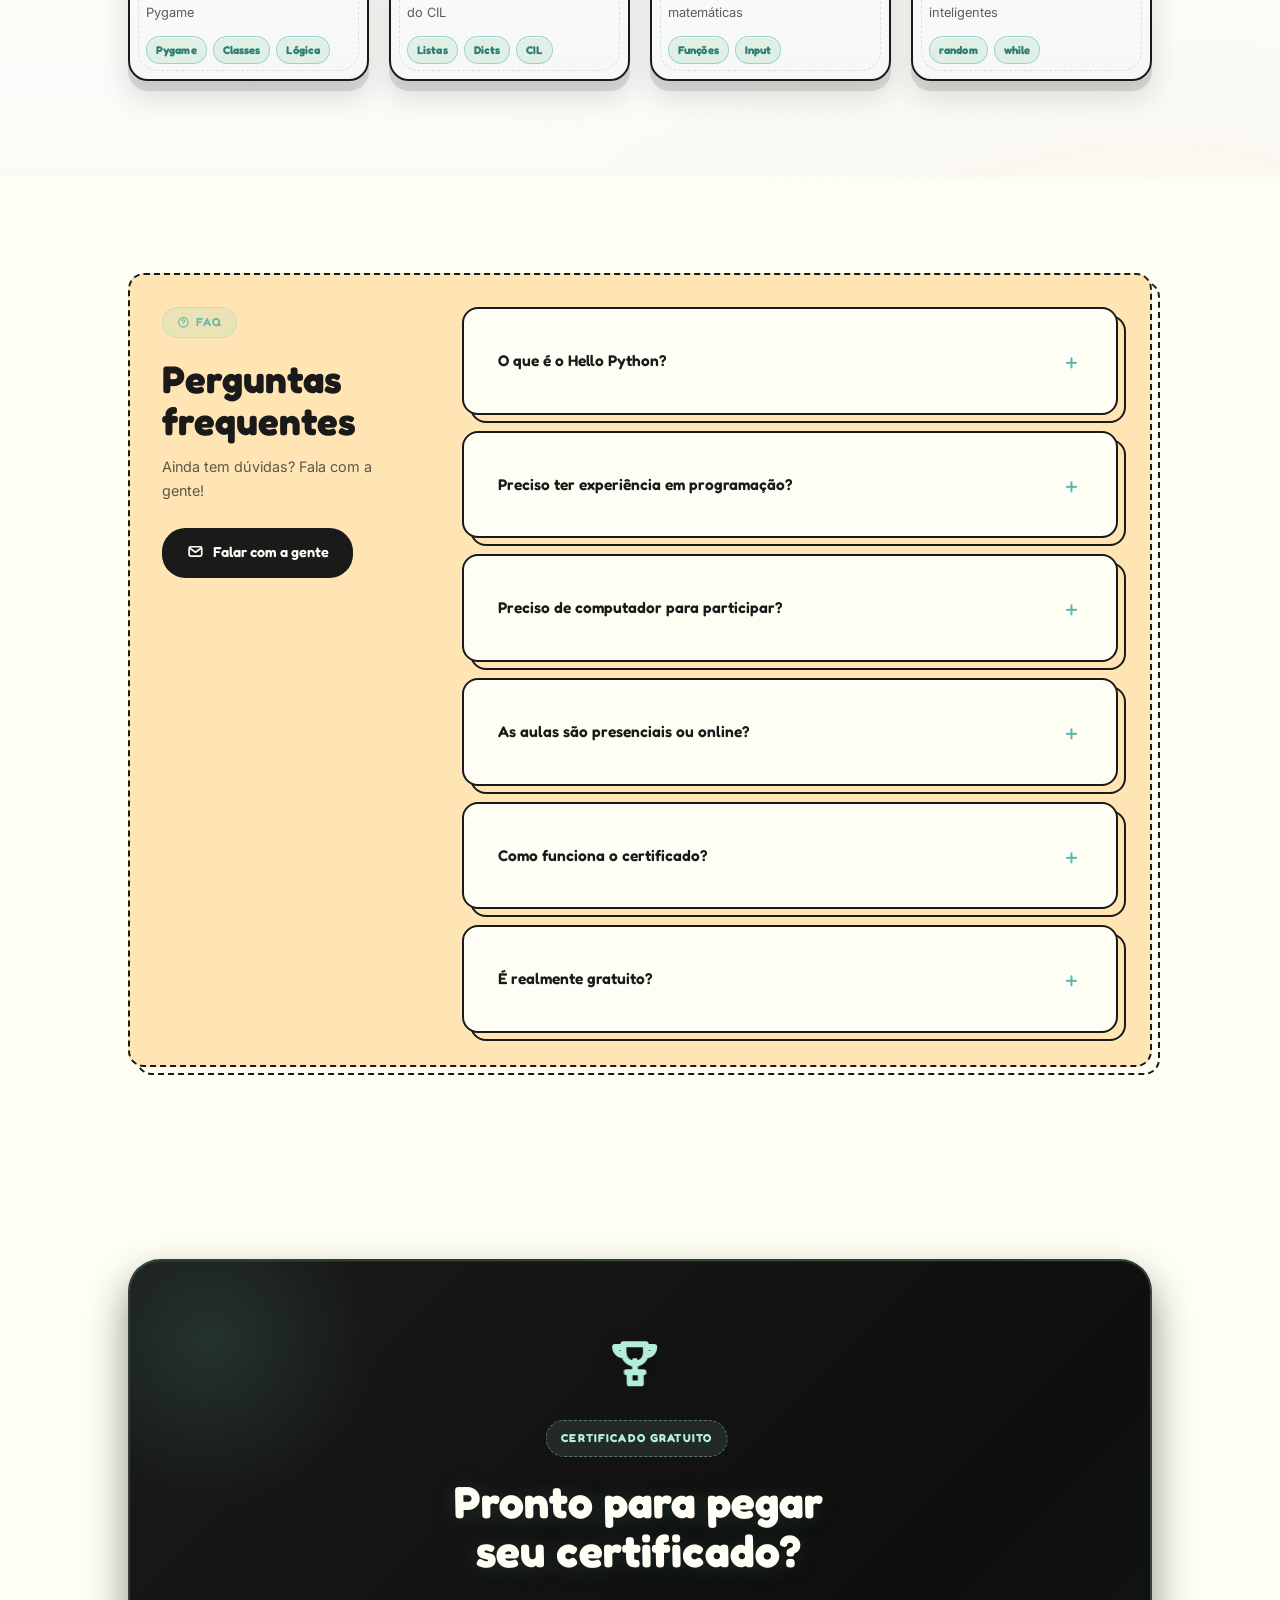
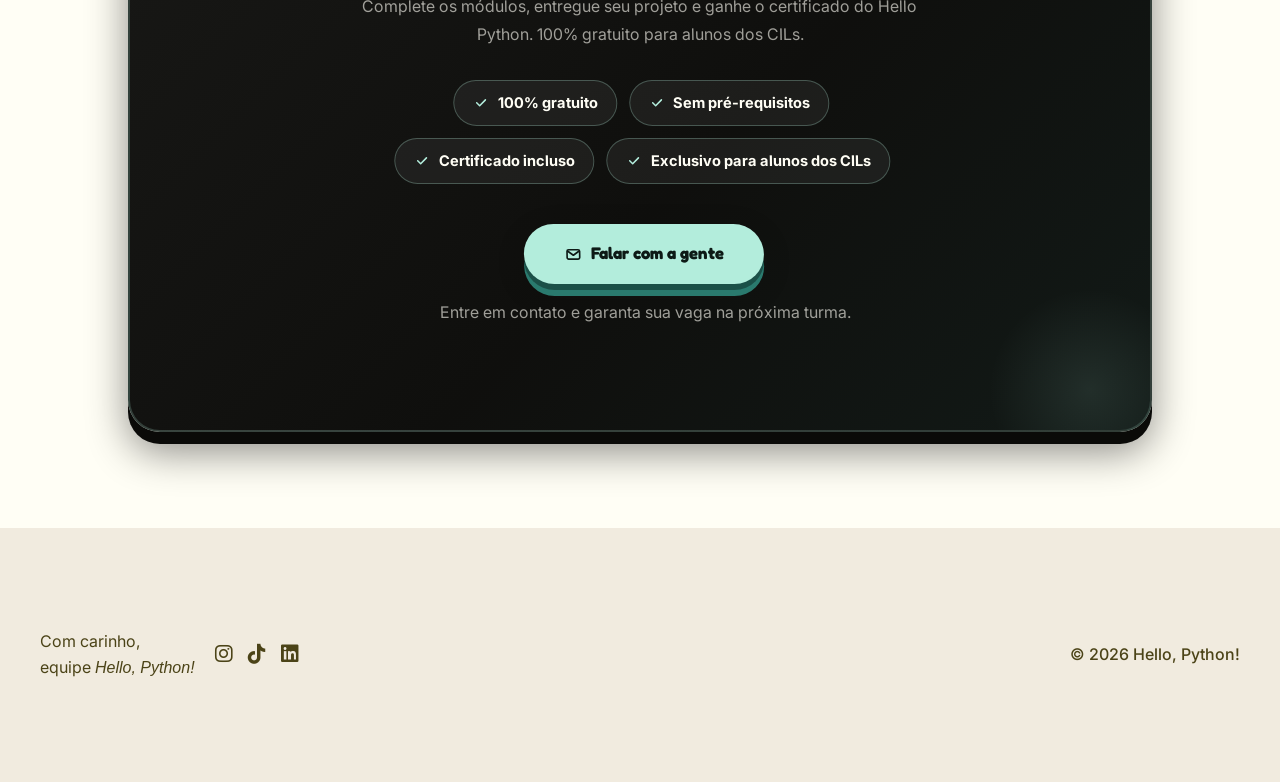
==== commit 1bafdad6: "add: final visual adjusts" ====
--- a/index.html
+++ b/index.html
@@ -205,8 +205,7 @@
         
             <!-- Logo -->
             <div class="nav-logo">
-              <img src="./img/logo_black.png" alt="Hello Python">
-              <span>Hello, Python</span>
+              <img src="./img/nav-logo.svg" alt="Hello Python">
             </div>
         
             <!-- Links -->
@@ -306,9 +305,9 @@
                 <div class="cl-comment"># 🐍 Bem-vindo ao Hello Python!</div>
                 <div class="cl-blank"></div>
                 <div>
-                  <span class="ck">nome</span> <span class="cop">=</span>
-                  <span class="cf">input</span><span class="cb">(</span
-                  ><span class="cs">"Seu nome: "</span><span class="cb">)</span>
+                  <span class="ck">greetings</span> <span class="cop">=</span>
+                  <span class="cf">[<span class="cb">"World", "Python", "Everyone"</span
+                  >]
                 </div>
                 <div class="cl-blank"></div>
                 <div>
@@ -320,7 +319,7 @@
                 <div class="cl-indent">
                   <span class="cf">print</span><span class="cb">(</span
                   ><span class="cs"
-                    >f"Olá, <span class="ci">{nome}</span>! 👋"</span
+                    >"Hello, <span class="ci">random<span class="cw">.choice</span></span><span class="cb">(</span><span class="cw"><em>greetings</em></span><span class="cb">)</span>! 👋"</span
                   ><span class="cb">)</span>
                 </div>
                 <div class="cl-blank"></div>
@@ -330,43 +329,20 @@
               <span class="out-lbl">OUTPUT</span>
               <div class="out-lines">
                 <div class="out-line">
-                  Olá, Você! 👋<span class="cursor">▋</span>
-                </div>
-                <div class="out-line" style="opacity: 0.55">Olá, Você! 👋</div>
-                <div class="out-line" style="opacity: 0.25">Olá, Você! 👋</div>
-              </div>
-            </div>
-          </div>
-
-          <!-- Floating cards -->
-          <div class="float-card fc-1">
+                  Hello, World! 👋<span class="cursor">▋</span>
+                </div>
+                <div class="out-line" style="opacity: 0.55">Hello, Python! 👋</div>
+                <div class="out-line" style="opacity: 0.25">Hello, Everyone! 👋</div>
+              </div>
+            </div>
+          </div>
+
+          <!-- Floating card -->
+          <div class="float-card fc-3">
             <span class="fc-ico" aria-hidden="true">
               <svg class="ui-svg"><use href="#icon-trophy"></use></svg>
             </span>
-            <div>
-              <strong>Certificado emitido!</strong
-              ><small>Módulo 1 concluído</small>
-            </div>
-          </div>
-          <div class="float-card fc-2">
-            <span class="fc-ico" aria-hidden="true">
-              <svg class="ui-svg"><use href="#icon-bolt"></use></svg>
-            </span>
-            <div><strong>+50 XP</strong><small>Exercício completo</small></div>
-          </div>
-          <div class="float-card fc-3">
-            <div class="fc-prog-label">
-              <span>
-                <svg class="ui-svg" aria-hidden="true">
-                  <use href="#icon-chart"></use>
-                </svg>
-                Progresso
-              </span>
-              <span class="fc-pct">37%</span>
-            </div>
-            <div class="fc-track">
-              <div class="fc-fill" style="width: 37%"></div>
-            </div>
+            <div><strong>Certificado emitido!</strong><small>Curso completo</small></div>
           </div>
         </div>
       </div>
@@ -381,7 +357,7 @@
             </svg>
             Por que Hello Python?
           </div>
-          <h2>Tudo que você precisa<br />para aprender Python</h2>
+          <h2>Tudo que você precisa<br/>para aprender Python</h2>
           <p>
             Não importa se você nunca programou. O Hello Python foi feito do
             zero para você.
@@ -405,7 +381,7 @@
             </div>
             <h3>Projetos Reais</h3>
             <p>
-              Quiz de inglês, jogo da adivinhação, snake game — cada módulo
+              Quiz de inglês, jogo da adivinhação, snake game — cada aula
               termina com algo que você pode mostrar.
             </p>
             <a href="#projetos" class="wc-link">Ver projetos →</a>
@@ -416,7 +392,7 @@
             </div>
             <h3>Certificado Grátis</h3>
             <p>
-              Conclua os módulos, apresente seu projeto final e ganhe um
+              Assista as aulas, apresente seu projeto final e ganhe um
               certificado ótimo para o currículo.
             </p>
             <a href="#certificado" class="wc-link">Pegar certificado →</a>
@@ -459,8 +435,7 @@
               </div>
               <h3>Aprenda & Evolua</h3>
               <p>
-                Complete os módulos em seu ritmo com aulas, exercícios e
-                desafios gamificados.
+                Compareça em nossas aulas, assista e aprenda no seu ritmo.
               </p>
             </div>
           </div>
@@ -570,7 +545,7 @@
                     <svg class="ui-svg" aria-hidden="true">
                       <use href="#icon-fire"></use>
                     </svg>
-                    240 XP ganhos
+                    E muito mais ...
                   </span>
                   <span>Nível 3 de 8</span>
                 </div>
@@ -589,8 +564,8 @@
             </div>
             <h2>Aprenda Python de forma unificada com inglês</h2>
             <p>
-              Cada módulo é uma missão: você completa, ganha XP e desbloqueia o
-              próximo nível. Motivação do começo ao fim.
+              Pratique o inglês enquanto aprende Python. Nosso projeto é
+              projetado para ensinar ambos simultaneamente, preparando você para o mercado global de tecnologia.
             </p>
             <ul class="check-list">
               <li>
@@ -606,14 +581,6 @@
                   <svg class="ui-svg"><use href="#icon-target"></use></svg>
                 </span>
                 <div><strong>Exercícios práticos</strong> a cada aula</div>
-              </li>
-              <li>
-                <span class="check-ico" aria-hidden="true">
-                  <svg class="ui-svg"><use href="#icon-medal"></use></svg>
-                </span>
-                <div>
-                  <strong>Conquistas e XP</strong> que mantêm você motivado
-                </div>
               </li>
               <li>
                 <span class="check-ico" aria-hidden="true">
@@ -687,14 +654,14 @@
                   <svg class="ui-svg"><use href="#icon-rocket"></use></svg>
                 </span>
                 <div>
-                  <strong>Projeto prático</strong> ao final de cada módulo
+                  <strong>Projeto real</strong> ao final do curso
                 </div>
               </li>
               <li>
                 <span class="check-ico" aria-hidden="true">
                   <svg class="ui-svg"><use href="#icon-palette"></use></svg>
                 </span>
-                <div><strong>Você escolhe o tema</strong> do projeto final</div>
+                <div><strong>Você escolhe o tema</strong> do <em>seu</em> projeto.</div>
               </li>
               <li>
                 <span class="check-ico" aria-hidden="true">
@@ -1175,10 +1142,7 @@
 
       <footer class="extensao-footer">
         <div class="footer-container">
-      
-          <div class="footer-logo">
-            <img src="./img/black_nobg.png" alt="Logo do Projeto" class="logo-img">
-          </div>
+          <div>Com carinho,<br> equipe <em>Hello, Python!</em></div>
       
           <div class="social-links">
             <a href="https://www.instagram.com/hellopython.ucb" aria-label="Instagram"><i class="fab fa-instagram"></i></a>
@@ -1187,7 +1151,7 @@
           </div>
       
           <div class="copyright-info">
-            <p>&copy; 2026 Hello, Python! <i class="fab fa-python python-icon"></i></p>
+            <p>&copy; 2026 Hello, Python!</p>
           </div>
       
         </div>
--- a/style.css
+++ b/style.css
@@ -131,8 +131,8 @@
 }
 
 .nav-logo img {
-  width: 32px;
-  height: 32px;
+  width: 100px;
+  height: 100px;
 }
 
 .nav-links {
@@ -203,11 +203,15 @@
 }
 
 /* ─── CUSTOM SNAKE CURSOR ─── */
+/*
+
 @media (pointer: fine) {
   * {
     cursor: auto !important;
   }
 }
+
+*/
 
 #snake-canvas {
   display: none !important;
@@ -1028,6 +1032,9 @@
 .ci {
   color: #ffe082;
 }
+.cw {
+  color: #f8f8f8;
+}
 .term-out {
   background: rgba(177, 222, 189, 0.07);
   border-top: 1px solid rgba(177, 222, 189, 0.15);
@@ -1114,6 +1121,10 @@
   .step-3d:hover {
     transform: translateY(-8px) !important;
     box-shadow: var(--s3) !important;
+  }
+
+  .terminal {
+    display: none;
   }
 }
 
@@ -1178,9 +1189,6 @@
 .fc-3 {
   bottom: 56px;
   right: -40px;
-  width: 160px;
-  flex-direction: column;
-  align-items: stretch;
   animation: fc-f1 6s ease-in-out infinite 0.5s;
 }
 @keyframes fc-f1 {
@@ -1390,7 +1398,7 @@
   box-shadow: var(--s3);
 }
 .step-accent {
-  background: var(--brown);
+  background: rgb(54, 54, 54);
   border-color: var(--brown-dk);
   box-shadow:
     0 6px 0 var(--brown-dk),
@@ -1409,7 +1417,7 @@
   margin-bottom: 10px;
 }
 .step-accent .step-num {
-  color: rgba(255, 254, 245, 0.15);
+  color: var(--brown);
 }
 .step-ico {
   font-size: 2.2rem;
@@ -2679,8 +2687,6 @@
 
 /* --- FOOTER --- */ 
 
-@import url('https://fonts.googleapis.com/css2?family=Inter:wght@400;500;600&display=swap');
-
 .extensao-footer {
   background-color: #F1EBDF;
   color: #4B4317;
@@ -2694,48 +2700,36 @@
   max-width: 1200px;
   margin: 0 auto;
   display: flex;
-  flex-direction: column; /* No celular, empilha os itens */
-  align-items: center;
-  gap: 32px;
-}
-
-/* --- Logo --- */
-.footer-logo {
-  display: flex;
-  justify-content: center;
-  width: 100%;
-}
-
-.logo-img {
-  max-height: 60px; /* Você pode aumentar ou diminuir a altura da logo aqui */
-  width: auto;
+  flex-direction: row;
+  justify-content: flex-start;
+  align-items: center;
+  gap: 20px;
 }
 
 /* --- Redes Sociais --- */
 .social-links {
   display: flex;
-  justify-content: center;
-  gap: 24px;
-  width: 100%;
+  justify-content: flex-start;
+  gap: 15px;
+  width: auto;
 }
 
 .social-links a {
   color: #4B4317;
-  font-size: 32px;
+  font-size: 20px;
   text-decoration: none;
-  transition: color 0.3s ease, transform 0.2s ease;
 }
 
 .social-links a:hover {
-  color: #B1DEBD;
-  transform: translateY(-2px);
+  transform: scale(1.1);
 }
 
 /* --- Copyright --- */
 .copyright-info {
   display: flex;
-  justify-content: center;
-  width: 100%;
+  justify-content: flex-end;
+  width: auto;
+  margin-left: auto;
 }
 
 .copyright-info p {
@@ -2751,27 +2745,27 @@
   font-size: 22px;
 }
 
-/* --- Responsividade para PC (As 3 Colunas) --- */
-@media (min-width: 768px) {
+/* --- Responsividade para mobile (@media max) --- */
+@media (max-width: 767px) {
   .footer-container {
-    flex-direction: row;
-    justify-content: space-between;
-    gap: 0;
-  }
-
-  /* O "flex: 1" divide o espaço igualmente em 3 partes */
-  .footer-logo {
-    flex: 1;
-    justify-content: flex-start; /* Empurra a logo para a esquerda */
+    flex-direction: column;
+    align-items: center;
+    gap: 32px;
+  }
+
+  .footer-container > div:first-child {
+    width: 100%;
+    text-align: center;
   }
 
   .social-links {
-    flex: 1;
-    justify-content: center; /* Mantém os ícones cravados no meio */
+    width: 100%;
+    justify-content: center;
   }
 
   .copyright-info {
-    flex: 1;
-    justify-content: flex-end; /* Empurra o texto para a direita */
-  }
-}+    width: 100%;
+    justify-content: center;
+    margin-left: 0;
+  }
+}
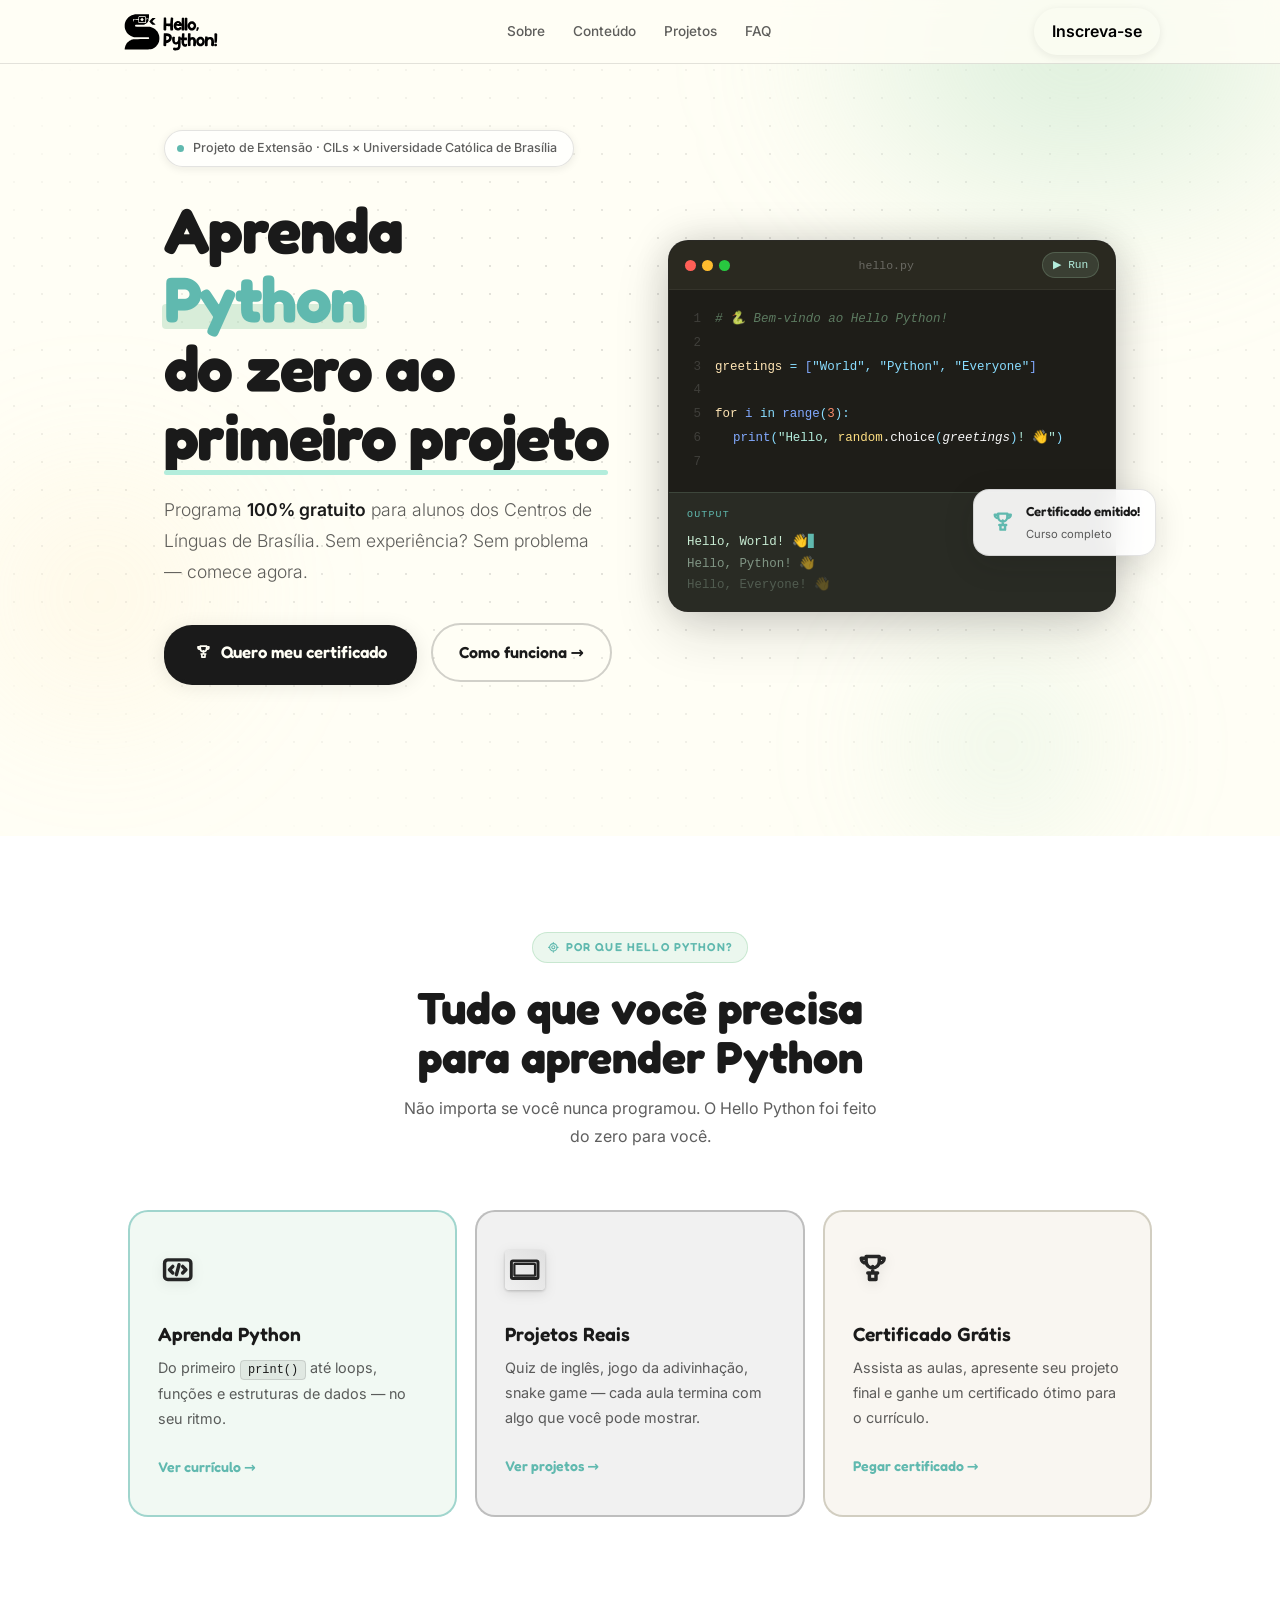
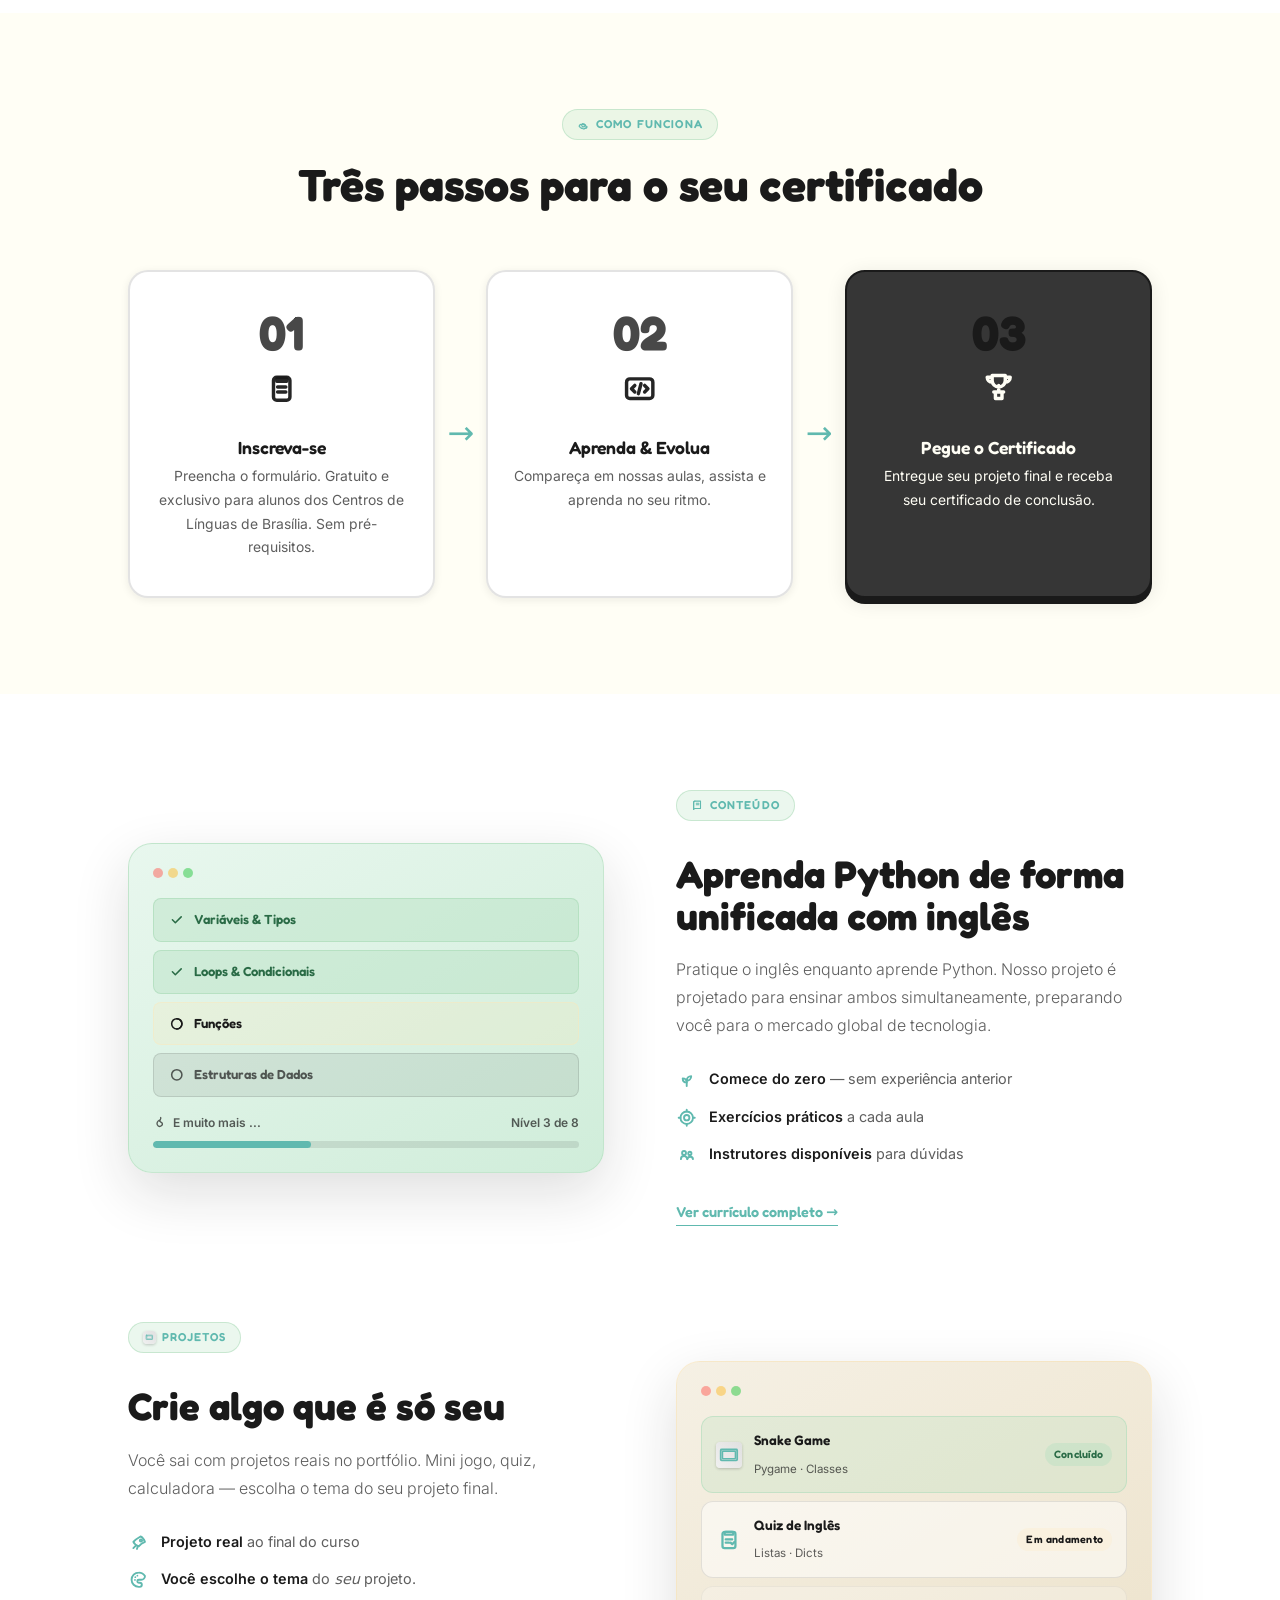
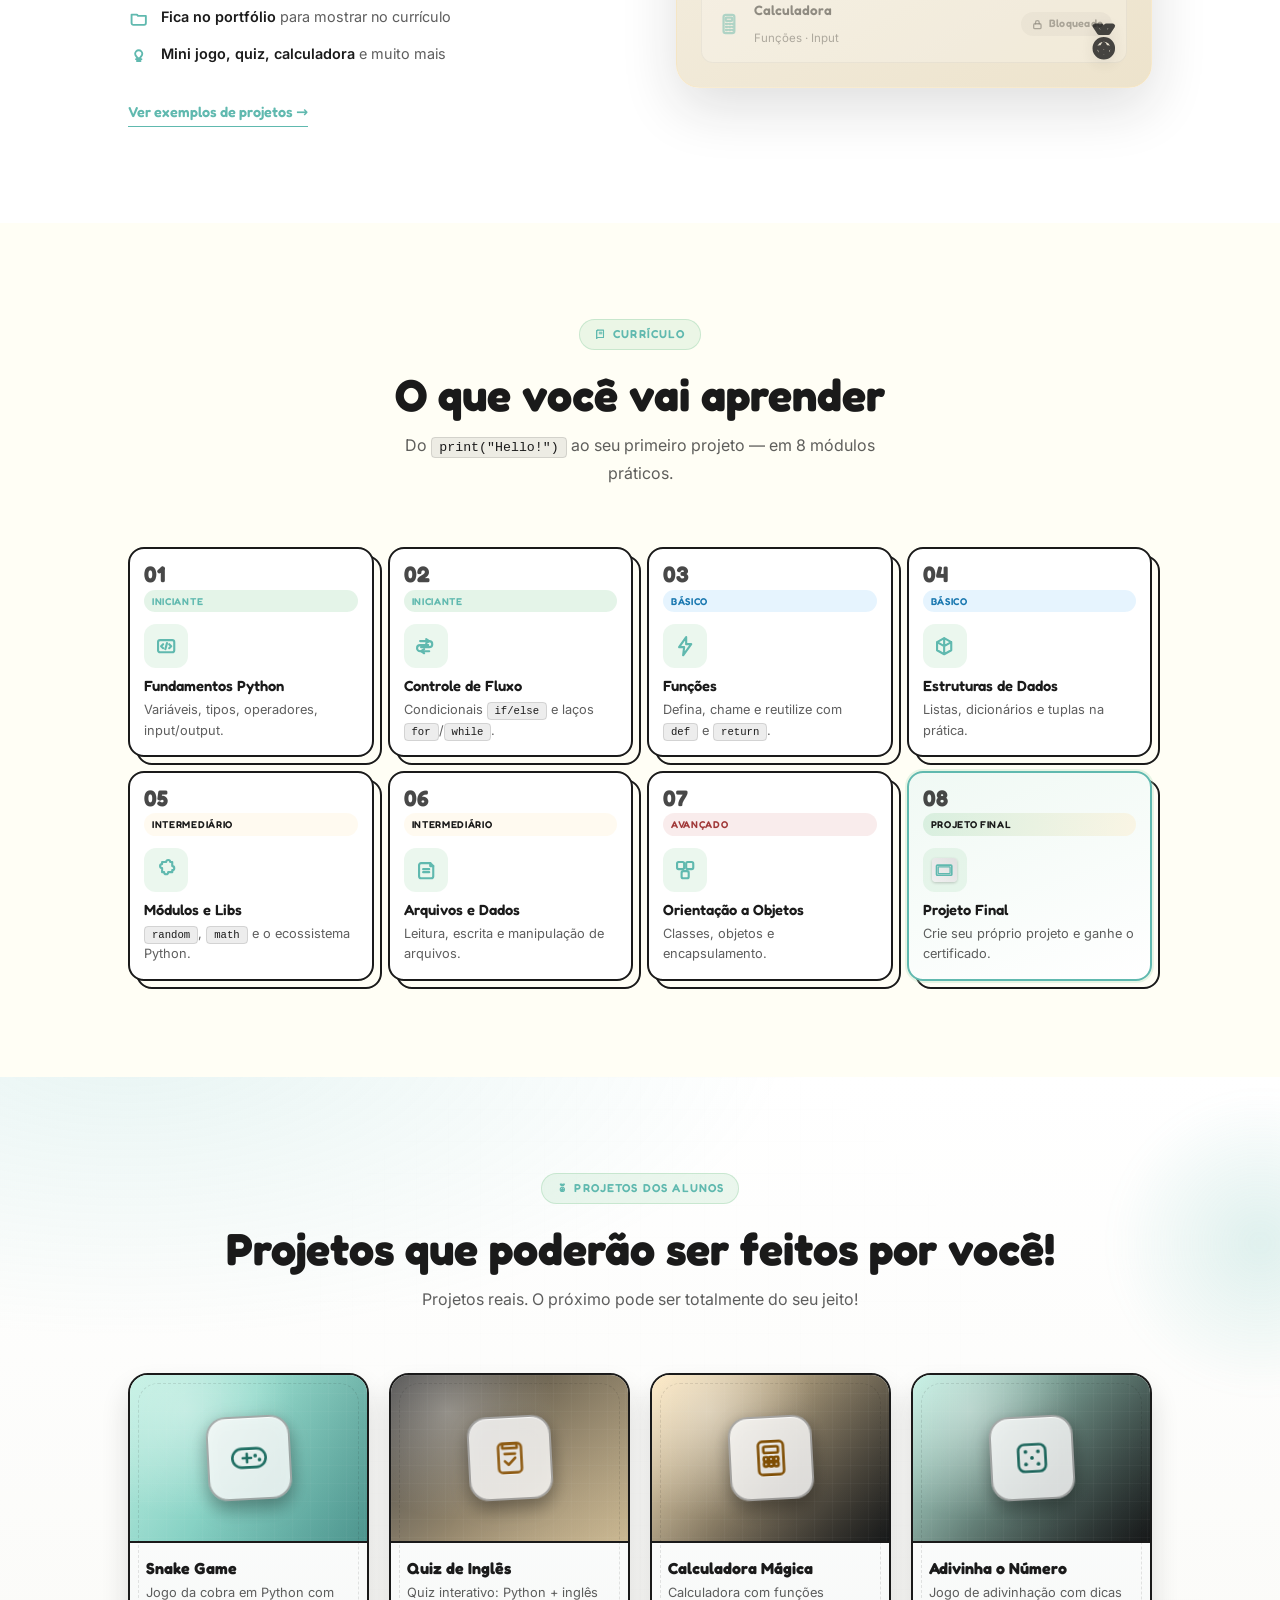
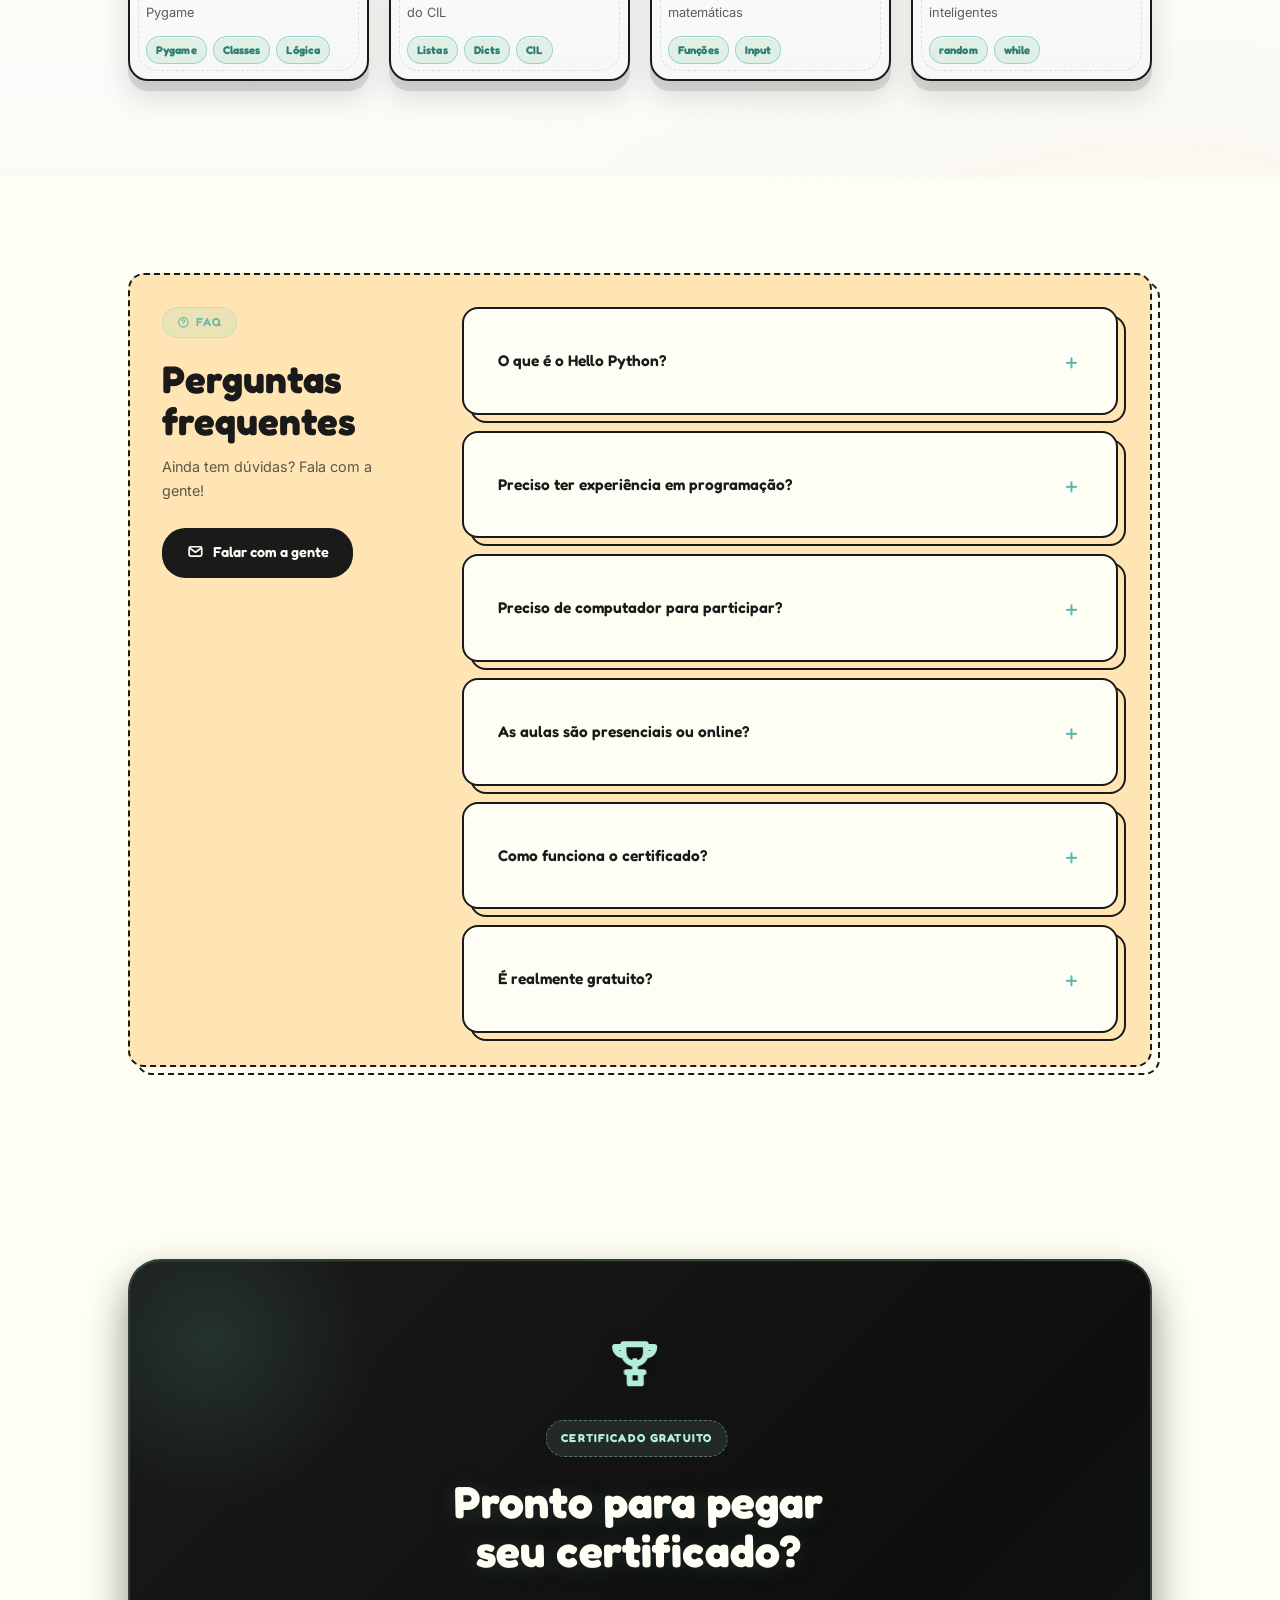
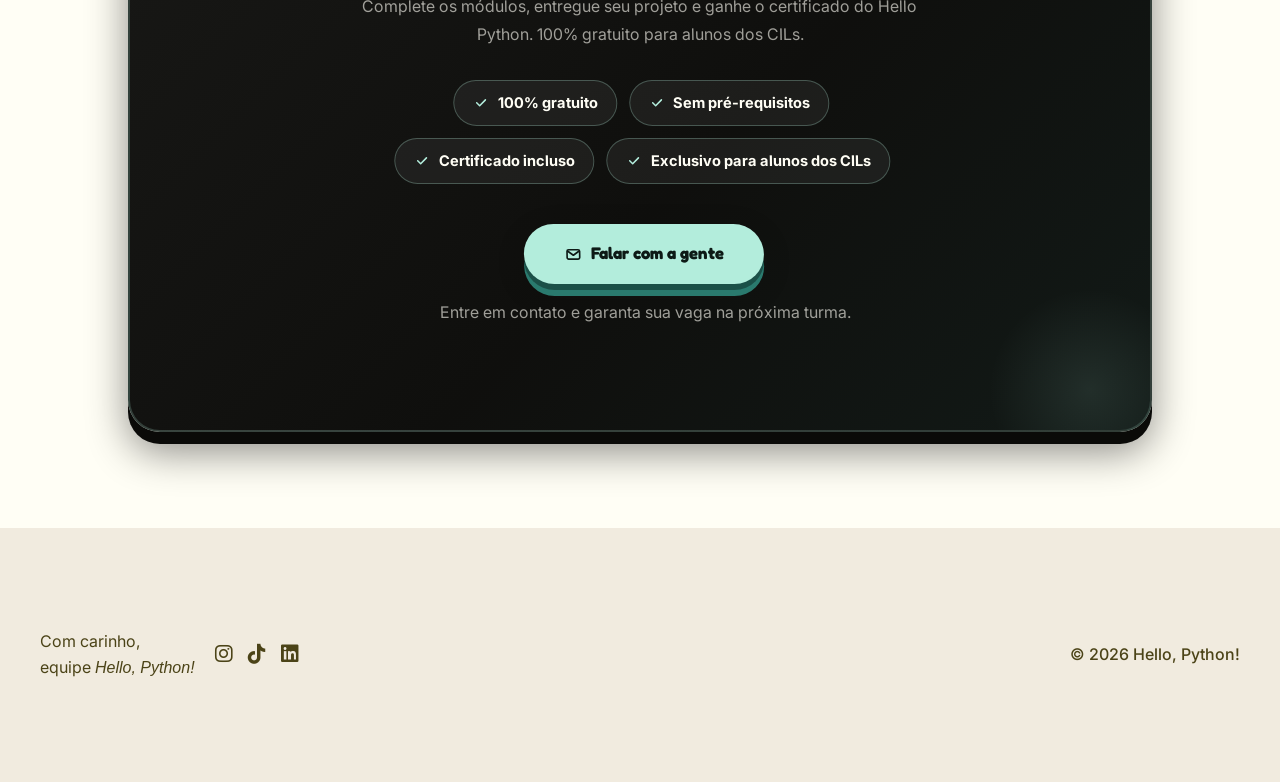
==== commit aa2ce526: "fix/add: informations about the project and add subscribe button" ====
--- a/index.html
+++ b/index.html
@@ -217,7 +217,7 @@
             </ul>
         
             <!-- Botão -->
-            <a href="#certificado" class="nav-btn">Começar</a>
+            <a href="https://forms.gle/V7MgoygFMfo5m3gw6" target="_blank" class="nav-btn">Inscreva-se</a>
         
           </div>
         </nav>
@@ -697,7 +697,7 @@
           </div>
           <h2>O que você vai aprender</h2>
           <p>
-            Do <code>print("Hello!")</code> ao seu primeiro jogo — em 8 módulos
+            Do <code>print("Hello!")</code> ao seu primeiro projeto — em 8 módulos
             práticos.
           </p>
         </header>
@@ -819,7 +819,7 @@
                 <svg class="ui-svg"><use href="#icon-gamepad"></use></svg>
               </div>
               <h3>Projeto Final</h3>
-              <p>Crie seu jogo ou aplicação e ganhe o certificado.</p>
+              <p>Crie seu próprio projeto e ganhe o certificado.</p>
             </div>
           </div>
         </div>
@@ -1000,7 +1000,7 @@
                       <div class="faq-answer">
                         <p>
                           Não! Começamos do zero. Do que é uma variável até
-                          criar seu primeiro jogo. Basta curiosidade e vontade
+                          criar seu primeiro projeto. Basta curiosidade e vontade
                           de aprender.
                         </p>
                       </div>
@@ -1017,9 +1017,7 @@
                       <summary>Preciso de computador para participar?</summary>
                       <div class="faq-answer">
                         <p>
-                          As aulas têm computadores disponíveis. Para estudar em
-                          casa, use o Replit.com — funciona no navegador, até no
-                          celular.
+                          Não! Nosso projeto foi pensado para aproveitar a estrutura da instituição durante nossos encontros. Além disso, existem aplicativos gratuitos de Python para celular que permitem praticar e desenvolver projetos sem precisar de um computador.
                         </p>
                       </div>
                     </details>
@@ -1035,8 +1033,7 @@
                       <summary>As aulas são presenciais ou online?</summary>
                       <div class="faq-answer">
                         <p>
-                          Formato híbrido: aulas presenciais no CIL + materiais
-                          e exercícios online para praticar quando quiser.
+                          <b>Nossas aulas são presenciais</b>, realizadas na Universidade Católica de Brasília (<i>Campus de Taguatinga</i>).
                         </p>
                       </div>
                     </details>
@@ -1052,7 +1049,7 @@
                       <summary>Como funciona o certificado?</summary>
                       <div class="faq-answer">
                         <p>
-                          Conclua todos os módulos, entregue seu projeto final e
+                          Assista todas as aulas, entregue seu projeto final e
                           receba seu certificado de conclusão.
                         </p>
                       </div>
